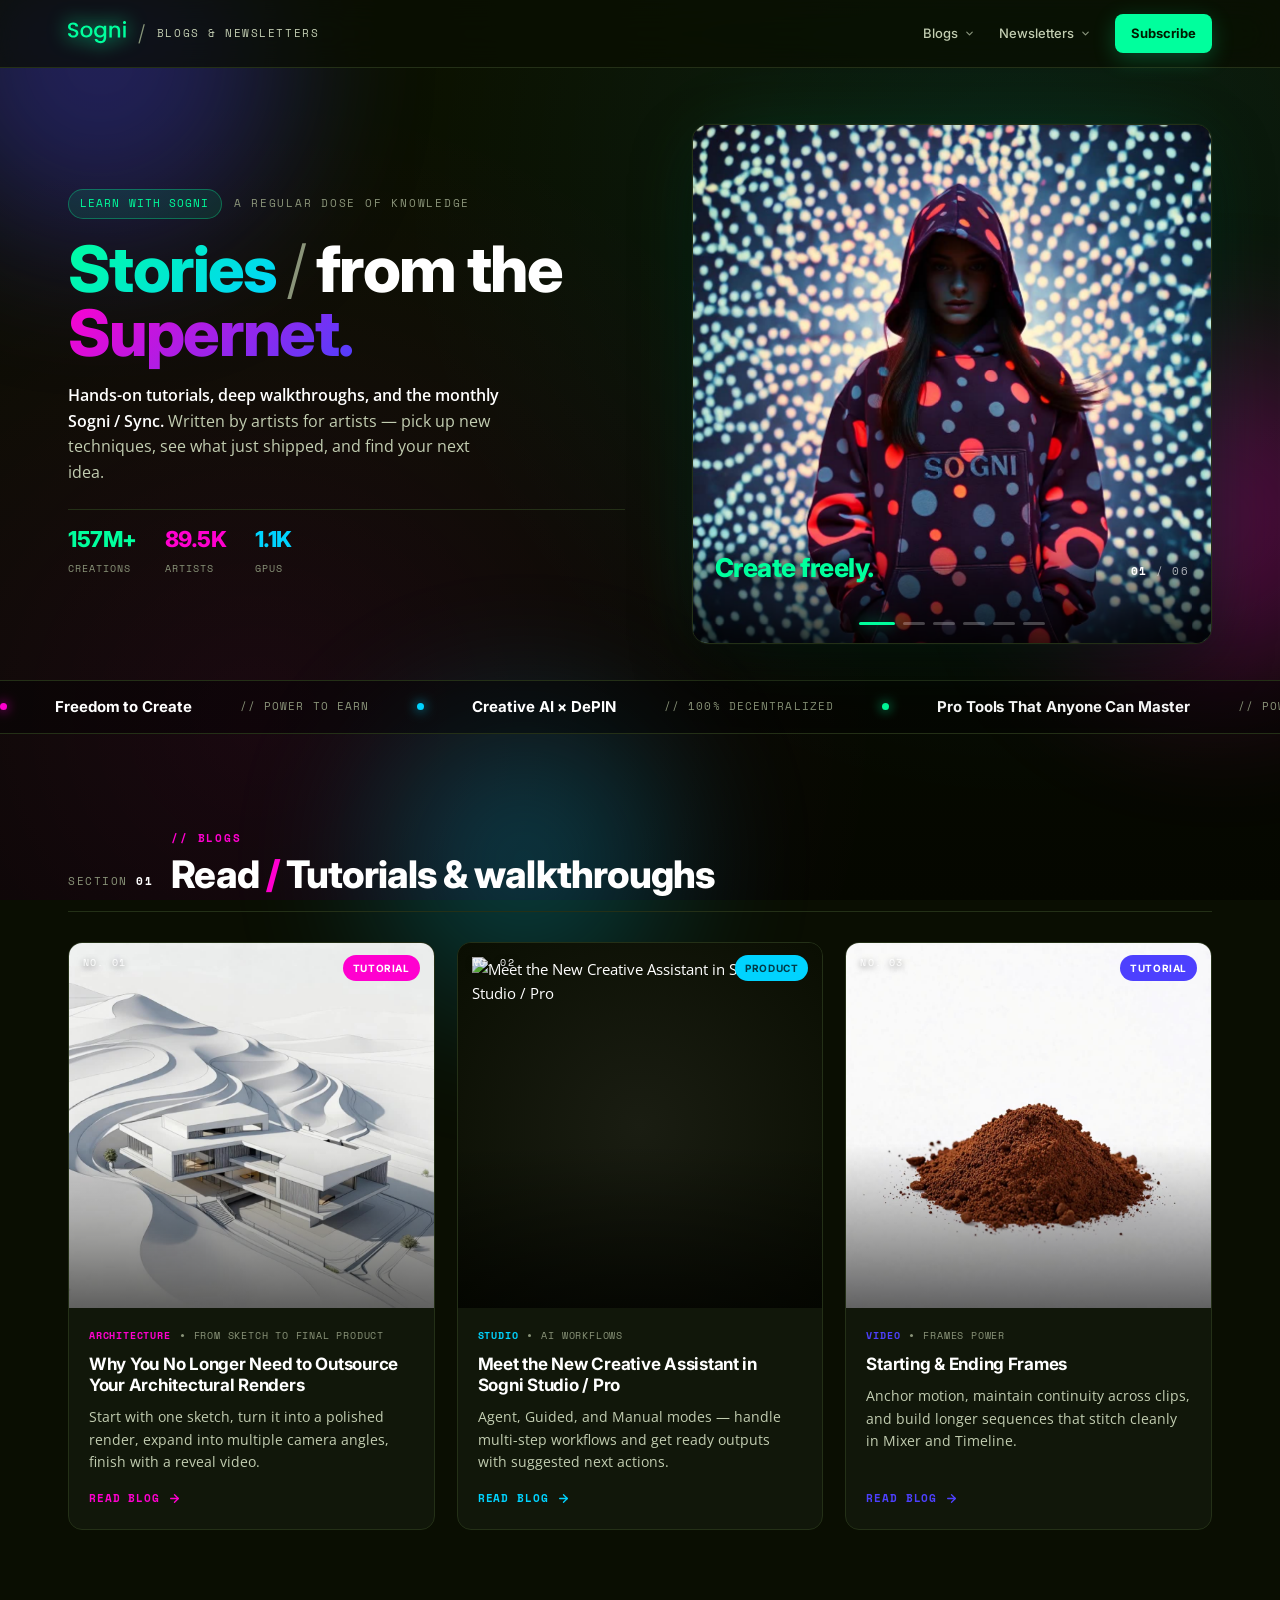
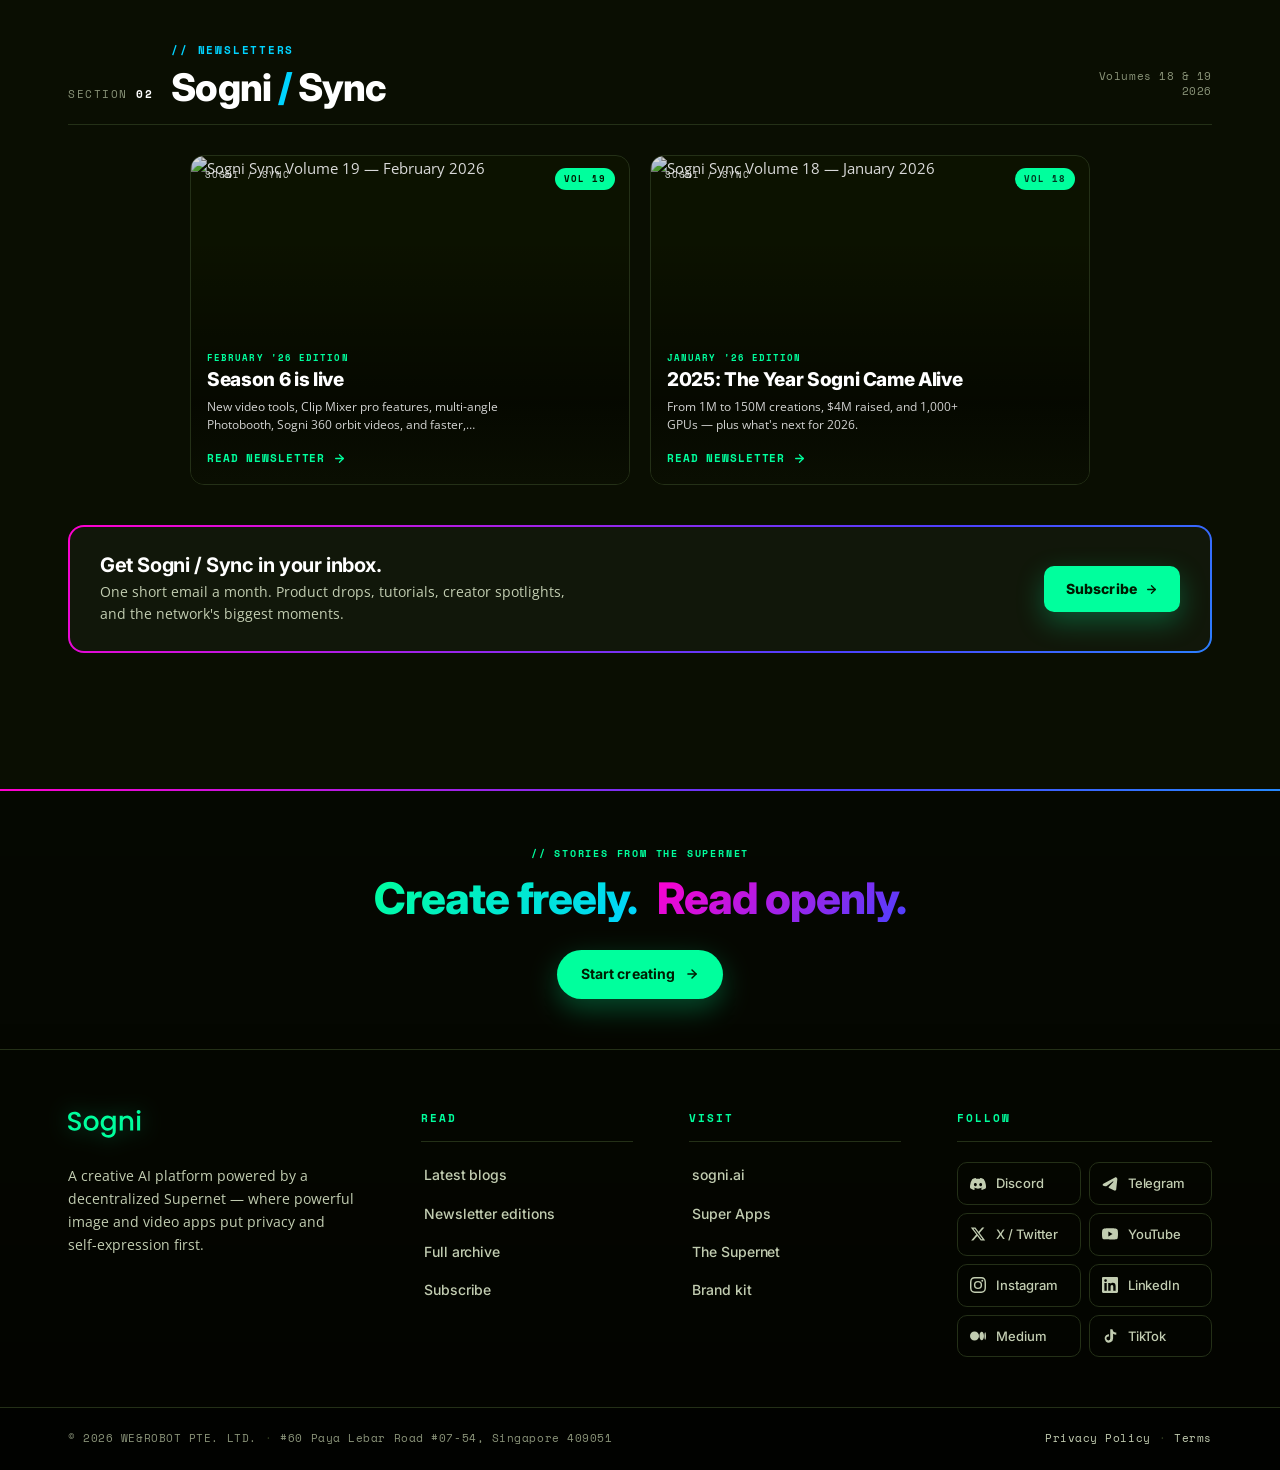
==== index.html @ 24a3cf7e "Make dropdown avatars square" ====
<!DOCTYPE html>
<html lang="en">
<head>
<meta charset="UTF-8" />
<meta name="viewport" content="width=device-width, initial-scale=1" />
<title>Sogni / Index — Stories from the Supernet</title>
<meta name="description" content="Tutorials, walkthroughs, product news, and the monthly Sogni / Sync newsletter. The home for stories from the Supernet." />

<meta name="theme-color" content="#0a0e02" media="(prefers-color-scheme: dark)" />
<meta name="theme-color" content="#0a0e02" />

<meta property="og:title" content="Sogni / Blogs &amp; Newsletters" />
<meta property="og:description" content="Tutorials, walkthroughs, product news, and the monthly Sogni / Sync newsletter — all in one place." />
<link rel="canonical" href="https://natalieart.github.io/blogs-newsletters/" />
<meta property="og:image" content="https://natalieart.github.io/blogs-newsletters/assets/og-image.jpg?v=hero-og-1" />
<meta property="og:image:width" content="1200" />
<meta property="og:image:height" content="630" />
<meta property="og:image:alt" content="Sogni / Blogs &amp; Newsletters — Stories from the Supernet" />
<meta property="og:url" content="https://natalieart.github.io/blogs-newsletters/" />
<meta property="og:type" content="website" />
<meta property="og:site_name" content="Sogni" />

<meta name="twitter:card" content="summary_large_image" />
<meta name="twitter:site" content="@sogni_protocol" />
<meta name="twitter:title" content="Sogni / Blogs &amp; Newsletters" />
<meta name="twitter:description" content="Tutorials, walkthroughs, product news, and the monthly Sogni / Sync newsletter." />
<meta name="twitter:image" content="https://natalieart.github.io/blogs-newsletters/assets/og-image.jpg?v=hero-og-1" />

<!-- Favicons -->
<link rel="icon" type="image/svg+xml" href="assets/favicon.svg?v=mint-s-2" />
<link rel="icon" type="image/png" sizes="32x32" href="assets/favicon-32.png?v=mint-s-2" />
<link rel="icon" type="image/png" sizes="512x512" href="assets/favicon-512.png?v=mint-s-2" />
<link rel="apple-touch-icon" sizes="180x180" href="assets/apple-touch-icon.png?v=mint-s-2" />
<link rel="shortcut icon" href="assets/favicon.ico?v=mint-s-2" type="image/x-icon" />
<link rel="mask-icon" href="assets/favicon-dark.svg?v=mint-s-2" color="#00FF9D" />

<!-- Brand fonts from sogni.ai -->
<link rel="preconnect" href="https://fonts.googleapis.com" />
<link rel="preconnect" href="https://fonts.gstatic.com" crossorigin />
<link rel="stylesheet" href="https://fonts.googleapis.com/css2?family=Inter:wght@300;400;500;600;700;800&family=Open+Sans:ital,wght@0,300;0,400;0,600;0,700;0,800;1,400&family=Space+Mono:wght@400;700&display=swap" />

<style>
  /* ========================================================================
     SOGNI / INDEX  ·  Compact editorial layout
     Palette pulled from the Sogni Brand Guidelines (no orange — per request).
     ======================================================================== */
  :root {
    --bg:           #0a0e02;
    --bg-soft:      #0c1200;
    --surface:      #11170a;
    --surface-2:    #161e0d;
    --line:         #243017;
    --line-2:       #2f3d1f;

    --text:         #ffffff;
    --text-muted:   #c2cdb1;
    --text-soft:    #8a9479;

    --lime:         #00FF9D;   /* unified to mint per request */
    --positive:     #00FF9D;
    --magenta:      #FF00CF;
    --cyan:         #00D3FF;
    --violet:       #4D40FE;

    --font-body:    "Open Sans", system-ui, -apple-system, BlinkMacSystemFont, "Segoe UI", Roboto, sans-serif;
    --font-display: "Inter", "Open Sans", system-ui, sans-serif;
    --font-mono:    "Space Mono", ui-monospace, SFMono-Regular, Menlo, monospace;

    --radius: 14px;
    --max:    1200px;
  }

  * { box-sizing: border-box; }
  html, body { margin: 0; padding: 0; }
  html { scroll-behavior: smooth; }
  body {
    background: var(--bg);
    color: var(--text);
    font-family: var(--font-body);
    font-weight: 400;
    font-size: 15px;
    line-height: 1.6;
    -webkit-font-smoothing: antialiased;
    text-rendering: optimizeLegibility;
    overflow-x: hidden;
  }
  a { color: var(--lime); text-decoration: none; transition: color .15s ease; }
  a:hover { color: #b6ff44; }
  img { display: block; max-width: 100%; height: auto; border: 0; }

  /* ============================================================
     ATMOSPHERIC BG — softer, smaller blobs
     ============================================================ */
  .bg-fx {
    position: fixed; inset: 0; z-index: -2;
    background:
      radial-gradient(circle at 20% 80%, rgba(255,0,207,0.08), transparent 50%),
      radial-gradient(circle at 80% 20%, rgba(0,211,255,0.08), transparent 50%),
      linear-gradient(180deg, #0c1200 0%, #050700 100%);
    pointer-events: none;
  }
  .blob {
    position: fixed; z-index: -1; pointer-events: none;
    border-radius: 50%; filter: blur(80px); opacity: 0.35;
    will-change: transform;
  }
  .blob.b1 { width: 360px; height: 360px; top: -120px; left: -80px;  background: var(--violet);  animation: drift1 22s ease-in-out infinite; }
  .blob.b2 { width: 320px; height: 320px; top: 40%;    right: -100px; background: var(--magenta); animation: drift2 26s ease-in-out infinite; opacity: 0.28; }
  .blob.b3 { width: 280px; height: 280px; bottom: -100px; left: 30%; background: var(--cyan);    animation: drift3 30s ease-in-out infinite; opacity: 0.25; }

  @keyframes drift1 { 0%,100%{transform:translate(0,0) scale(1);} 50%{transform:translate(40px,60px) scale(1.08);} }
  @keyframes drift2 { 0%,100%{transform:translate(0,0) scale(1);} 50%{transform:translate(-60px,-40px) scale(1.04);} }
  @keyframes drift3 { 0%,100%{transform:translate(0,0) scale(1);} 50%{transform:translate(30px,-60px) scale(1.06);} }

  /* ============================================================
     LAYOUT
     ============================================================ */
  .container { max-width: var(--max); margin: 0 auto; padding: 0 28px; }

  /* ============================================================
     TOP BAR
     ============================================================ */
  .topbar {
    position: sticky; top: 0; z-index: 50;
    backdrop-filter: blur(16px) saturate(140%);
    -webkit-backdrop-filter: blur(16px) saturate(140%);
    background: rgba(10,14,2,0.75);
    border-bottom: 1px solid var(--line);
  }
  .topbar-inner {
    display: flex; align-items: center; justify-content: space-between;
    padding: 14px 28px; max-width: var(--max); margin: 0 auto;
  }
  .brand {
    display: flex; align-items: center; gap: 12px;
    font-family: var(--font-display); font-weight: 700;
    color: var(--text); font-size: 16px; letter-spacing: -0.01em;
    transition: filter .2s ease, opacity .15s ease;
  }
  .brand:hover { opacity: 0.92; }
  .brand:hover .brand-logo {
    animation-duration: 3.2s;
    filter: drop-shadow(0 0 16px currentColor);
  }
  .brand-logo {
    height: 24px; width: auto; display: block;
    color: #00FF9D;
    filter: drop-shadow(0 0 10px currentColor);
    transition: filter .2s ease, opacity .2s ease;
    animation: brandLogoShift 9s ease-in-out infinite;
    flex-shrink: 0;
  }
  .brand-divider {
    color: var(--text-soft); font-weight: 300; font-size: 22px;
    line-height: 1;
    font-family: var(--font-display);
  }
  .brand-sub {
    font-family: var(--font-mono);
    font-size: 11px; font-weight: 500;
    letter-spacing: 0.14em; text-transform: uppercase;
    color: var(--text-muted);
    line-height: 1;
  }
  .brand .slash { color: var(--text-soft); font-weight: 400; }
  @media (max-width: 520px) {
    .brand-logo { height: 20px; }
    .brand-divider { font-size: 18px; }
    .brand-sub { font-size: 10px; }
  }

  @keyframes brandLogoShift {
    0%, 18% {
      color: #00FF9D;
      filter: drop-shadow(0 0 10px rgba(0,255,157,0.34));
    }
    27%, 43% {
      color: #00D3FF;
      filter: drop-shadow(0 0 12px rgba(0,211,255,0.34));
    }
    52%, 68% {
      color: #FF00CF;
      filter: drop-shadow(0 0 12px rgba(255,0,207,0.28));
    }
    77%, 90% {
      color: #4D40FE;
      filter: drop-shadow(0 0 12px rgba(77,64,254,0.30));
    }
    100% {
      color: #00FF9D;
      filter: drop-shadow(0 0 10px rgba(0,255,157,0.34));
    }
  }

  @media (prefers-reduced-motion: reduce) {
    .brand-logo {
      animation: none;
      color: #00FF9D;
      filter: drop-shadow(0 0 10px rgba(0,255,157,0.34));
    }
    .brand:hover .brand-logo {
      filter: drop-shadow(0 0 14px rgba(0,255,157,0.45));
    }
  }

  .topnav {
    display: flex; gap: 24px; align-items: center;
    font-family: var(--font-display); font-size: 13px; font-weight: 500;
  }
  .topnav a { color: var(--text-muted); transition: color .15s ease; position: relative; }
  .topnav a.nav-link::after {
    content: ""; position: absolute; left: 0; bottom: -5px;
    width: 0; height: 2px; background: var(--lime);
    transition: width .25s ease;
  }
  .topnav a.nav-link:hover { color: var(--text); }
  .topnav a.nav-link:hover::after { width: 100%; }
  .topnav .cta {
    color: #001b00;
    background: linear-gradient(135deg, var(--lime), var(--positive));
    padding: 9px 16px; border-radius: 8px; font-weight: 700;
    box-shadow: 0 6px 22px rgba(0,255,157,0.24);
  }
  .topnav .cta:hover { transform: translateY(-1px); color: #001b00; }

  /* ===== Top-nav dropdown menus ===== */
  .nav-item { position: relative; }
  .nav-toggle {
    background: none; border: 0; padding: 0; cursor: pointer;
    color: var(--text-muted);
    font-family: var(--font-display); font-size: 13px; font-weight: 500;
    display: inline-flex; align-items: center; gap: 6px;
    transition: color .15s ease;
  }
  .nav-toggle svg { transition: transform .25s ease; opacity: 0.7; }
  .nav-toggle:hover { color: var(--text); }
  .nav-toggle::after {
    content: ""; position: absolute; left: 0; bottom: -5px;
    width: 0; height: 2px; background: var(--lime);
    transition: width .25s ease;
  }
  .nav-item:hover .nav-toggle,
  .nav-item.open .nav-toggle { color: var(--text); }
  .nav-item:hover .nav-toggle::after,
  .nav-item.open .nav-toggle::after { width: 100%; }
  .nav-item:hover .nav-toggle svg,
  .nav-item.open .nav-toggle svg { transform: rotate(180deg); opacity: 1; }

  .dropdown {
    position: absolute; top: calc(100% + 16px); right: 0;
    width: 380px;
    background: rgba(15,20,5,0.96);
    backdrop-filter: blur(22px) saturate(140%);
    -webkit-backdrop-filter: blur(22px) saturate(140%);
    border: 1px solid var(--line-2);
    border-radius: 14px;
    padding: 12px;
    box-shadow: 0 24px 60px rgba(0,0,0,0.55), 0 0 0 1px rgba(255,255,255,0.02);
    opacity: 0; pointer-events: none;
    transform: translateY(-8px);
    transition: opacity .2s ease, transform .25s cubic-bezier(.2,.7,.3,1.2);
    z-index: 60;
  }
  /* invisible hover bridge so the menu stays open while moving cursor */
  .dropdown::before {
    content: ""; position: absolute; top: -16px; left: 0; right: 0; height: 16px;
  }
  .nav-item:hover .dropdown,
  .nav-item.open .dropdown {
    opacity: 1; pointer-events: auto;
    transform: translateY(0);
  }

  .dropdown-head {
    padding: 6px 10px 10px;
    border-bottom: 1px solid var(--line);
    margin-bottom: 6px;
  }
  .dropdown-eyebrow {
    font-family: var(--font-mono); font-size: 10px;
    color: var(--text-soft); letter-spacing: 0.16em;
    text-transform: uppercase; font-weight: 700;
  }

  .dropdown-item {
    display: flex; align-items: center; gap: 12px;
    padding: 10px;
    border-radius: 10px;
    color: var(--text);
    transition: background .2s ease;
  }
  .dropdown-item:hover { background: rgba(255,255,255,0.04); color: var(--text); }

  .dropdown-thumb {
    width: 64px; height: 64px; flex-shrink: 0;
    border-radius: 9px; overflow: hidden;
    background: #0a0a0a;
    border: 1px solid var(--line);
    position: relative;
  }
  .dropdown-thumb img {
    width: 100%; height: 100%; object-fit: cover;
    transition: transform .35s ease;
  }
  .dropdown-item:hover .dropdown-thumb img { transform: scale(1.06); }
  .dropdown-item[data-c="magenta"]:hover .dropdown-thumb { border-color: var(--magenta); }
  .dropdown-item[data-c="cyan"]:hover    .dropdown-thumb { border-color: var(--cyan); }
  .dropdown-item[data-c="violet"]:hover  .dropdown-thumb { border-color: var(--violet); }
  .dropdown-item[data-c="lime"]:hover    .dropdown-thumb { border-color: var(--lime); }
  .dropdown-item[data-c="positive"]:hover .dropdown-thumb { border-color: var(--positive); }

  .dropdown-text {
    display: flex; flex-direction: column; gap: 3px; flex: 1; min-width: 0;
  }
  .dropdown-title {
    font-family: var(--font-display); font-weight: 600;
    font-size: 13px; line-height: 1.3;
    color: var(--text); letter-spacing: -0.005em;
    /* clamp to 2 lines */
    display: -webkit-box; -webkit-line-clamp: 2; -webkit-box-orient: vertical;
    overflow: hidden;
  }
  .dropdown-meta {
    font-family: var(--font-mono); font-size: 10px;
    color: var(--text-soft); letter-spacing: 0.06em;
    text-transform: uppercase;
  }
  .dropdown-arrow {
    color: var(--text-soft); flex-shrink: 0;
    transition: color .2s ease, transform .2s ease;
    opacity: 0.6;
  }
  .dropdown-item:hover .dropdown-arrow { opacity: 1; transform: translate(2px, -2px); }
  .dropdown-item[data-c="magenta"]:hover .dropdown-arrow { color: var(--magenta); }
  .dropdown-item[data-c="cyan"]:hover    .dropdown-arrow { color: var(--cyan); }
  .dropdown-item[data-c="violet"]:hover  .dropdown-arrow { color: var(--violet); }
  .dropdown-item[data-c="lime"]:hover    .dropdown-arrow { color: var(--lime); }
  .dropdown-item[data-c="positive"]:hover .dropdown-arrow { color: var(--positive); }

  .dropdown-foot {
    display: flex; align-items: center; justify-content: space-between;
    margin-top: 6px;
    padding: 11px 14px;
    border-top: 1px solid var(--line);
    font-family: var(--font-mono); font-size: 11px;
    color: var(--lime); font-weight: 700;
    letter-spacing: 0.08em; text-transform: uppercase;
  }
  .dropdown-foot:hover { color: #b6ff44; }
  .dropdown-foot svg { transition: transform .2s ease; }
  .dropdown-foot:hover svg { transform: translateX(4px); }

  /* ============================================================
     HERO — split: text + video collage
     ============================================================ */
  .hero {
    padding: 56px 0 40px;
    position: relative;
  }
  .hero-grid {
    display: grid;
    grid-template-columns: 1.05fr 1fr;
    gap: 56px;
    align-items: center;
  }
  .hero-meta {
    display: inline-flex; flex-wrap: wrap; gap: 12px; align-items: center;
    font-family: var(--font-mono); font-size: 11px;
    color: var(--text-soft); letter-spacing: 0.16em; text-transform: uppercase;
    margin-bottom: 18px;
  }
  .hero-meta .pill {
    background: rgba(0,255,157,0.10);
    border: 1px solid rgba(0,255,157,0.32);
    color: var(--lime);
    padding: 5px 11px; border-radius: 999px;
    letter-spacing: 0.10em;
  }
  .hero h1 {
    margin: 0 0 18px;
    font-family: var(--font-display); font-weight: 800;
    font-size: clamp(36px, 5.2vw, 64px);
    line-height: 1.0; letter-spacing: -0.025em;
    max-width: 14ch;
  }
  .hero h1 .grad-1 {
    background: linear-gradient(135deg, var(--lime) 0%, var(--cyan) 100%);
    -webkit-background-clip: text; background-clip: text;
    -webkit-text-fill-color: transparent;
  }
  .hero h1 .grad-2 {
    background: linear-gradient(135deg, var(--magenta) 0%, var(--violet) 100%);
    -webkit-background-clip: text; background-clip: text;
    -webkit-text-fill-color: transparent;
  }
  .hero h1 .slash-deco { color: var(--text-soft); font-weight: 300; }
  .hero p.lead {
    color: var(--text-muted);
    font-family: var(--font-body);
    font-size: 16px;
    line-height: 1.6; margin: 0 0 22px; max-width: 48ch;
  }
  .hero .lead strong { color: var(--text); font-weight: 600; }
  .hero-stats {
    display: flex; gap: 28px; flex-wrap: wrap;
    margin-top: 24px;
    border-top: 1px solid var(--line);
    padding-top: 18px;
  }
  .stat-tile b {
    display: block;
    font-family: var(--font-display); font-weight: 800;
    font-size: 22px; line-height: 1; letter-spacing: -0.02em;
    margin-bottom: 4px;
  }
  .stat-tile span {
    font-family: var(--font-mono); font-size: 10px;
    color: var(--text-soft); text-transform: uppercase;
    letter-spacing: 0.10em;
  }
  .stat-tile.l b { color: var(--lime); }
  .stat-tile.m b { color: var(--magenta); }
  .stat-tile.c b { color: var(--cyan); }
  .stat-tile.v b { color: var(--violet); }

  /* ===== Single showcase player on hero right side ===== */
  .hero-visual { position: relative; }
  .showcase {
    position: relative;
    aspect-ratio: 1 / 1;
    max-width: 520px;
    margin-left: auto;
    border-radius: 16px;
    overflow: hidden;
    background: #0a0a0a;
    border: 1px solid var(--line);
    box-shadow:
      0 24px 60px rgba(0,0,0,0.45),
      0 0 0 1px rgba(255,255,255,0.02),
      0 0 80px -20px rgba(0,255,157,0.18);
  }
  .showcase-stage {
    position: absolute; inset: 0;
  }
  .showcase-video {
    position: absolute; inset: 0;
    width: 100%; height: 100%;
    object-fit: cover; display: block;
    opacity: 0;
    transition: opacity .9s ease, transform 6s ease;
    transform: scale(1.0);
    will-change: opacity, transform;
  }
  .showcase-video.active {
    opacity: 1;
    transform: scale(1.04);  /* slow Ken-Burns push */
  }

  /* Bottom gradient + caption overlay */
  .showcase-overlay {
    position: absolute; left: 0; right: 0; bottom: 0; z-index: 3;
    padding: 22px 22px 60px;
    background: linear-gradient(180deg, transparent 0%, rgba(0,0,0,0.35) 40%, rgba(0,0,0,0.78) 100%);
    pointer-events: none;
    display: flex; align-items: end; justify-content: space-between;
    gap: 16px;
  }
  .showcase-captions {
    position: relative; flex: 1; min-width: 0;
    min-height: 1.2em;
  }
  .showcase-cap {
    position: absolute; left: 0; bottom: 0; right: 0;
    font-family: var(--font-display); font-weight: 800;
    font-size: clamp(18px, 2.4vw, 26px);
    line-height: 1.15; letter-spacing: -0.02em;
    color: #00FF9D;
    opacity: 0; transform: translateY(8px);
    transition: opacity .55s ease, transform .55s cubic-bezier(.2,.7,.3,1);
    text-shadow:
      0 2px 18px rgba(0,0,0,0.85),
      0 0 22px rgba(0,0,0,0.55);
  }
  .showcase-cap.active { opacity: 1; transform: translateY(0); }

  .showcase-counter {
    font-family: var(--font-mono); font-size: 11px;
    color: rgba(255,255,255,0.65);
    letter-spacing: 0.12em;
    flex-shrink: 0; padding-bottom: 2px;
  }
  .showcase-counter-num { color: #fff; font-weight: 700; }

  /* Prev / Next arrows */
  .showcase-arrow {
    position: absolute; top: 50%; z-index: 5;
    transform: translateY(-50%);
    width: 42px; height: 42px;
    border-radius: 50%;
    border: 1px solid rgba(255,255,255,0.18);
    background: rgba(0,0,0,0.45);
    backdrop-filter: blur(10px);
    -webkit-backdrop-filter: blur(10px);
    color: #fff;
    display: grid; place-items: center;
    cursor: pointer;
    opacity: 0; pointer-events: none;
    transition: opacity .25s ease, background .2s ease, border-color .2s ease, transform .2s ease;
  }
  .showcase-arrow.prev { left: 12px; }
  .showcase-arrow.next { right: 12px; }
  .showcase:hover .showcase-arrow { opacity: 1; pointer-events: auto; }
  .showcase-arrow:hover {
    background: var(--lime); color: #001b00;
    border-color: var(--lime);
    transform: translateY(-50%) scale(1.06);
    box-shadow: 0 8px 26px rgba(0,255,157,0.32);
  }
  .showcase-arrow:active { transform: translateY(-50%) scale(0.97); }
  /* On touch devices, show arrows always */
  @media (hover: none) {
    .showcase-arrow { opacity: 1; pointer-events: auto; }
  }

  /* While dragging */
  .showcase.dragging { cursor: grabbing; }
  .showcase.dragging .showcase-video.active { transition: opacity .2s ease, transform .2s ease; }

  /* Dots */
  .showcase-dots {
    position: absolute; bottom: 18px; left: 0; right: 0; z-index: 4;
    display: flex; justify-content: center; gap: 8px;
    pointer-events: auto;
  }
  .showcase-dots .dot {
    width: 22px; height: 3px; border-radius: 2px;
    background: rgba(255,255,255,0.25);
    border: 0; padding: 0; cursor: pointer;
    transition: background .25s ease, width .25s ease;
  }
  .showcase-dots .dot:hover { background: rgba(255,255,255,0.45); }
  .showcase-dots .dot.active {
    background: var(--lime);
    width: 36px;
    box-shadow: 0 0 14px rgba(0,255,157,0.55);
  }


  /* ============================================================
     MARQUEE TICKER
     ============================================================ */
  .marquee {
    border-top: 1px solid var(--line);
    border-bottom: 1px solid var(--line);
    background: rgba(0,0,0,0.4);
    overflow: hidden;
    padding: 14px 0;
    margin: 36px 0 0;
  }
  .marquee-track {
    display: flex; gap: 48px;
    white-space: nowrap;
    animation: scroll 40s linear infinite;
    font-family: var(--font-display); font-weight: 700;
    font-size: 15px; letter-spacing: -0.005em;
    align-items: center;
  }
  .marquee-track span { display: inline-flex; align-items: center; gap: 48px; }
  .marquee-track .dot {
    width: 7px; height: 7px; border-radius: 50%;
    background: var(--magenta);
    box-shadow: 0 0 12px var(--magenta);
  }
  .marquee-track .dot.alt { background: var(--cyan); box-shadow: 0 0 12px var(--cyan); }
  .marquee-track .dot.alt2 { background: var(--lime); box-shadow: 0 0 12px var(--lime); }
  .marquee-track .dot.alt3 { background: var(--violet); box-shadow: 0 0 12px var(--violet); }
  .marquee-track em {
    font-style: normal; font-family: var(--font-mono);
    font-size: 11px; color: var(--text-soft); font-weight: 400;
    letter-spacing: 0.10em; text-transform: uppercase;
  }
  @keyframes scroll {
    from { transform: translateX(0); }
    to   { transform: translateX(-50%); }
  }

  /* ============================================================
     SECTION HEADERS
     ============================================================ */
  .section { padding: 56px 0; position: relative; }
  .section-head {
    display: grid; grid-template-columns: auto 1fr auto;
    gap: 18px; align-items: end;
    margin-bottom: 30px;
    padding-bottom: 16px;
    border-bottom: 1px solid var(--line);
  }
  .section-head .num {
    font-family: var(--font-mono); font-size: 11px;
    color: var(--text-soft); letter-spacing: 0.14em;
    line-height: 1; padding-bottom: 8px;
  }
  .section-head .num b { color: var(--text); font-weight: 700; }
  .section-head .heading h2 {
    margin: 0;
    font-family: var(--font-display); font-weight: 800;
    font-size: clamp(26px, 3.4vw, 38px);
    letter-spacing: -0.025em; line-height: 1.05;
  }
  .section-head .heading .label {
    font-family: var(--font-mono); font-size: 11px;
    letter-spacing: 0.16em; text-transform: uppercase;
    margin-bottom: 8px; font-weight: 700;
  }
  .section-head.blogs .label { color: var(--magenta); }
  .section-head.blogs h2 .accent { color: var(--magenta); }
  .section-head.news  .label  { color: var(--cyan); }
  .section-head.news  h2 .accent { color: var(--cyan); }
  .section-head .meta {
    font-family: var(--font-mono); color: var(--text-soft);
    font-size: 11px; letter-spacing: 0.05em;
    text-align: right; padding-bottom: 8px;
    line-height: 1.4;
  }

  /* ============================================================
     ARTICLE GRID — square previews, equal columns
     ============================================================ */
  .bento {
    display: grid; gap: 22px;
    grid-template-columns: repeat(3, 1fr);
  }

  .card {
    position: relative;
    background: var(--surface);
    border: 1px solid var(--line);
    border-radius: var(--radius);
    overflow: hidden;
    display: flex; flex-direction: column;
    color: inherit;
    transition: transform .3s cubic-bezier(.2,.7,.3,1.3), border-color .25s ease, box-shadow .25s ease;
  }
  .card[data-accent="magenta"]:hover { border-color: var(--magenta); box-shadow: 0 18px 44px rgba(255,0,207,0.18); }
  .card[data-accent="cyan"]:hover    { border-color: var(--cyan);    box-shadow: 0 18px 44px rgba(0,211,255,0.18); }
  .card[data-accent="violet"]:hover  { border-color: var(--violet);  box-shadow: 0 18px 44px rgba(77,64,254,0.24); }
  .card[data-accent="lime"]:hover    { border-color: var(--lime);    box-shadow: 0 18px 44px rgba(0,255,157,0.16); }
  .card[data-accent="positive"]:hover{ border-color: var(--positive);box-shadow: 0 18px 44px rgba(0,255,157,0.16); }
  .card:hover { transform: translateY(-4px); }

  .card .thumb {
    position: relative; overflow: hidden;
    background: linear-gradient(135deg, #161e0d, #0a0e02);
    aspect-ratio: 1 / 1;
  }
  .card .thumb img,
  .card .thumb video {
    width: 100%; height: 100%; object-fit: cover;
    display: block;
    transition: transform .6s cubic-bezier(.2,.7,.3,1);
  }
  .card:hover .thumb img,
  .card:hover .thumb video { transform: scale(1.05); }

  /* Variant: show full image (no crop, centered) — for app screenshots */
  .card .thumb.thumb-contain {
    background:
      radial-gradient(ellipse at center, #1a1d12 0%, #0a0e02 100%);
    display: grid;
    place-items: center;
  }
  .card .thumb.thumb-contain img {
    object-fit: contain;
    object-position: center;
    width: 100%; height: 100%;
    padding: 14px;
  }
  .card:hover .thumb.thumb-contain img { transform: scale(1.03); }
  .card .thumb::after {
    content: "";
    position: absolute; inset: 0;
    background: linear-gradient(180deg, transparent 55%, rgba(0,0,0,0.6) 100%);
    pointer-events: none;
  }

  .card-num {
    position: absolute; top: 12px; left: 14px; z-index: 3;
    font-family: var(--font-mono); font-size: 10px;
    color: var(--text); letter-spacing: 0.12em;
    text-transform: uppercase;
    text-shadow: 0 2px 6px rgba(0,0,0,0.6);
  }
  .badge {
    position: absolute; top: 12px; right: 14px; z-index: 3;
    font-family: var(--font-display); font-size: 10px;
    padding: 5px 10px; border-radius: 999px;
    font-weight: 700; letter-spacing: 0.06em;
    text-transform: uppercase;
  }
  .badge.magenta  { background: var(--magenta); color: #fff; }
  .badge.cyan     { background: var(--cyan);    color: #003b48; }
  .badge.violet   { background: var(--violet);  color: #fff; }
  .badge.lime     { background: var(--lime);    color: #001b00; }
  .badge.positive { background: var(--positive);color: #003621; }

  .card .body { padding: 20px 20px 22px; flex: 1; display: flex; flex-direction: column; }

  .card .meta {
    font-family: var(--font-mono); font-size: 10px;
    color: var(--text-soft); letter-spacing: 0.08em;
    text-transform: uppercase; margin-bottom: 10px;
    display: flex; gap: 10px; align-items: center; flex-wrap: wrap;
  }
  .card .meta .dot { width: 3px; height: 3px; border-radius: 50%; background: var(--text-soft); }
  .card .meta .accent { color: var(--lime); font-weight: 700; }
  .card[data-accent="magenta"] .meta .accent { color: var(--magenta); }
  .card[data-accent="cyan"]    .meta .accent { color: var(--cyan); }
  .card[data-accent="violet"]  .meta .accent { color: var(--violet); }
  .card[data-accent="positive"] .meta .accent { color: var(--positive); }

  .card h3 {
    margin: 0 0 10px;
    font-family: var(--font-display); font-weight: 700;
    font-size: 17px; line-height: 1.25; letter-spacing: -0.015em;
    color: var(--text);
  }
  .card p {
    margin: 0; color: var(--text-muted);
    font-family: var(--font-body);
    font-size: 14px; line-height: 1.6;
  }

  .card .read {
    margin-top: auto; padding-top: 16px;
    font-family: var(--font-mono); font-size: 11px;
    letter-spacing: 0.08em;
    display: inline-flex; align-items: center; gap: 8px;
    text-transform: uppercase; font-weight: 700;
    color: var(--lime);
  }
  .card[data-accent="magenta"] .read { color: var(--magenta); }
  .card[data-accent="cyan"]    .read { color: var(--cyan); }
  .card[data-accent="violet"]  .read { color: var(--violet); }
  .card[data-accent="positive"] .read { color: var(--positive); }
  .card .read svg { transition: transform .25s ease; }
  .card:hover .read svg { transform: translateX(4px); }

  /* ============================================================
     NEWSLETTER ROW — compact landscape covers
     ============================================================ */
  .news-grid {
    display: grid; gap: 20px;
    grid-template-columns: repeat(2, 1fr);
    max-width: 900px;
    margin: 0 auto;
  }

  .news-card {
    position: relative;
    border-radius: var(--radius); overflow: hidden;
    border: 1px solid var(--line);
    transition: transform .3s ease, border-color .3s, box-shadow .3s;
    color: inherit; display: block;
    aspect-ratio: 4 / 3;
    background: #0c1200;
  }
  .news-card .cover {
    position: absolute; inset: 0;
    overflow: hidden;
  }
  .news-card .cover img {
    width: 100%; height: 100%; object-fit: cover;
    transition: transform .8s cubic-bezier(.2,.7,.3,1), filter .4s ease;
    filter: saturate(1.05) brightness(0.85);
  }
  .news-card:hover .cover img { transform: scale(1.05); filter: saturate(1.15) brightness(1); }
  .news-card .cover::after {
    content: "";
    position: absolute; inset: 0;
    background:
      linear-gradient(180deg, rgba(0,0,0,0.0) 25%, rgba(0,0,0,0.55) 75%, rgba(10,14,2,0.92) 100%);
  }
  .news-card .top {
    position: absolute; top: 12px; left: 14px; right: 14px; z-index: 2;
    display: flex; justify-content: space-between; align-items: start;
    gap: 10px;
    font-family: var(--font-mono); font-size: 9px;
    color: rgba(255,255,255,0.85);
    letter-spacing: 0.12em; text-transform: uppercase;
  }
  .news-card .top .vol {
    background: var(--lime); color: #001b00;
    padding: 4px 9px; border-radius: 999px; font-weight: 700;
    font-size: 9px;
  }
  .news-card[data-accent="positive"] .top .vol { background: var(--positive); color: #003621; }

  .news-card .bottom {
    position: absolute; bottom: 0; left: 0; right: 0; z-index: 2;
    padding: 14px 16px 16px;
  }
  .news-card .eyebrow {
    font-family: var(--font-mono); font-size: 9px;
    color: var(--lime); letter-spacing: 0.12em;
    text-transform: uppercase; margin-bottom: 4px;
    font-weight: 700;
  }
  .news-card[data-accent="positive"] .eyebrow { color: var(--positive); }
  .news-card h3 {
    margin: 0 0 6px;
    font-family: var(--font-display); font-weight: 800;
    font-size: clamp(15px, 1.7vw, 19px);
    line-height: 1.18; letter-spacing: -0.018em;
    color: #fff;
  }
  .news-card p {
    margin: 0 0 10px;
    color: rgba(255,255,255,0.82);
    font-family: var(--font-body);
    font-size: 12px; line-height: 1.5;
    max-width: 42ch;
    display: -webkit-box; -webkit-line-clamp: 2; -webkit-box-orient: vertical;
    overflow: hidden;
  }
  .news-card .read {
    font-family: var(--font-mono); font-size: 11px;
    letter-spacing: 0.08em; font-weight: 700;
    display: inline-flex; align-items: center; gap: 8px;
    text-transform: uppercase; color: var(--lime);
  }
  .news-card[data-accent="positive"] .read { color: var(--positive); }
  .news-card .read svg { transition: transform .25s ease; }
  .news-card:hover .read svg { transform: translateX(4px); }
  .news-card:hover { transform: translateY(-4px); border-color: var(--lime); box-shadow: 0 18px 44px rgba(0,255,157,0.16); }
  .news-card[data-accent="positive"]:hover { border-color: var(--positive); box-shadow: 0 18px 44px rgba(0,255,157,0.16); }

  /* ============================================================
     CTA STRIP
     ============================================================ */
  .cta-strip {
    margin: 40px 0 0;
    padding: 2px;
    border-radius: 16px;
    background: linear-gradient(135deg, var(--magenta), var(--violet) 35%, var(--cyan) 70%, var(--lime));
    background-size: 200% 200%;
    animation: rainbow-shift 8s ease infinite;
  }
  @keyframes rainbow-shift {
    0%,100% { background-position: 0% 50%; }
    50%     { background-position: 100% 50%; }
  }
  .cta-strip-inner {
    background: var(--surface);
    border-radius: 14px;
    padding: 26px 30px;
    display: flex; align-items: center; justify-content: space-between;
    gap: 24px; flex-wrap: wrap;
  }
  .cta-strip h3 {
    margin: 0 0 4px;
    font-family: var(--font-display); font-weight: 700;
    font-size: 20px; letter-spacing: -0.02em; line-height: 1.2;
  }
  .cta-strip p {
    margin: 0; color: var(--text-muted);
    font-size: 14px; max-width: 60ch;
  }
  .cta-strip .btn {
    background: linear-gradient(135deg, var(--lime), var(--positive));
    color: #001b00;
    padding: 12px 22px; border-radius: 10px;
    font-weight: 800; font-family: var(--font-display);
    font-size: 14px; letter-spacing: 0.01em;
    display: inline-flex; align-items: center; gap: 8px;
    box-shadow: 0 10px 28px rgba(0,255,157,0.28);
    transition: transform .2s ease, box-shadow .2s ease;
  }
  .cta-strip .btn:hover { transform: translateY(-2px); color: #001b00; box-shadow: 0 14px 36px rgba(0,255,157,0.40); }

  /* ============================================================
     FOOTER — editorial closing layout
     ============================================================ */
  .site-footer {
    margin-top: 80px;
    background: linear-gradient(180deg, rgba(0,0,0,0.4) 0%, rgba(0,0,0,0.7) 100%);
    position: relative;
    border-top: 1px solid var(--line);
  }
  .site-footer::before {
    content: "";
    position: absolute; top: -1px; left: 0; right: 0;
    height: 2px;
    background: linear-gradient(90deg, var(--magenta), var(--violet), var(--cyan), var(--lime));
    background-size: 200% 100%;
    animation: rainbow-shift 8s ease infinite;
  }

  /* ----- Hero closing statement ----- */
  .footer-hero {
    padding: 56px 0 50px;
    border-bottom: 1px solid var(--line);
    text-align: center;
    position: relative;
  }
  .footer-eyebrow {
    margin: 0 0 14px;
    font-family: var(--font-mono); font-size: 10px;
    color: var(--lime); letter-spacing: 0.18em;
    text-transform: uppercase; font-weight: 700;
  }
  .footer-tagline {
    margin: 0 0 28px;
    font-family: var(--font-display); font-weight: 800;
    font-size: clamp(26px, 3.4vw, 44px);
    line-height: 1.05; letter-spacing: -0.025em;
    color: #fff;
  }
  .footer-tagline span {
    display: inline-block; margin: 0 6px;
  }
  .footer-tagline span:nth-child(1) {
    background: linear-gradient(135deg, var(--lime), var(--cyan));
    -webkit-background-clip: text; background-clip: text;
    -webkit-text-fill-color: transparent;
  }
  .footer-tagline span:nth-child(2) {
    background: linear-gradient(135deg, var(--magenta), var(--violet));
    -webkit-background-clip: text; background-clip: text;
    -webkit-text-fill-color: transparent;
  }
  .footer-cta {
    display: inline-flex; align-items: center; gap: 10px;
    background: linear-gradient(135deg, var(--lime), var(--positive));
    color: #001b00 !important;
    font-family: var(--font-display); font-weight: 700;
    font-size: 14px; letter-spacing: 0.01em;
    padding: 13px 24px; border-radius: 999px;
    box-shadow: 0 10px 28px rgba(0,255,157,0.28);
    transition: transform .2s ease, box-shadow .2s ease;
  }
  .footer-cta:hover {
    transform: translateY(-2px);
    box-shadow: 0 14px 36px rgba(0,255,157,0.4);
    color: #001b00 !important;
  }

  /* ----- Main grid ----- */
  .footer-main { padding: 60px 0 50px; }
  .footer-grid {
    display: grid;
    grid-template-columns: 1.4fr 1fr 1fr 1.2fr;
    gap: 56px;
  }
  .footer-col { min-width: 0; }
  .footer-brand-col { padding-right: 8px; }
  .footer-logo-link {
    display: inline-block; margin-bottom: 18px;
    color: #00FF9D;
    transition: filter .2s ease;
  }
  .footer-logo-link:hover { filter: drop-shadow(0 0 14px rgba(0,255,157,0.5)); }
  .footer-logo {
    height: 30px; width: auto; display: block;
    color: inherit;
    filter: drop-shadow(0 0 10px rgba(0,255,157,0.3));
  }
  .footer-about {
    margin: 0;
    color: var(--text-muted); font-size: 14px; line-height: 1.65;
    max-width: 38ch;
  }
  .footer-heading {
    margin: 0 0 20px;
    font-family: var(--font-mono); font-size: 11px;
    color: var(--lime); letter-spacing: 0.18em;
    text-transform: uppercase; font-weight: 700;
    padding-bottom: 14px;
    border-bottom: 1px solid var(--line);
  }
  .footer-links {
    list-style: none; padding: 0; margin: 0;
    display: flex; flex-direction: column; gap: 14px;
  }
  .footer-links a {
    color: var(--text-muted);
    font-family: var(--font-display); font-weight: 500;
    font-size: 14px; letter-spacing: -0.005em;
    transition: color .2s ease, padding-left .2s ease;
    display: inline-flex; align-items: center; gap: 6px;
  }
  .footer-links a:hover {
    color: #fff;
    padding-left: 4px;
  }
  .footer-links a::before {
    content: "→";
    opacity: 0; margin-right: -16px;
    transition: opacity .2s ease, margin .2s ease, color .2s ease;
    color: var(--lime);
  }
  .footer-links a:hover::before {
    opacity: 1; margin-right: 0;
  }

  /* ----- Social pills grid ----- */
  .social-grid {
    display: grid;
    grid-template-columns: 1fr 1fr;
    gap: 8px;
  }
  .social-pill {
    display: inline-flex; align-items: center; gap: 10px;
    padding: 10px 12px;
    border: 1px solid var(--line);
    border-radius: 10px;
    color: var(--text-muted);
    font-family: var(--font-display); font-weight: 500;
    font-size: 13px; letter-spacing: -0.005em;
    transition: border-color .25s ease, color .25s ease, background .25s ease, transform .2s ease;
  }
  .social-pill svg { width: 16px; height: 16px; flex-shrink: 0; }
  .social-pill:hover { transform: translateY(-2px); color: #fff; }
  /* per-platform brand colors on hover */
  .social-pill[aria-label="Discord"]:hover     { border-color: #5865F2; background: rgba(88,101,242,0.10); color: #fff; }
  .social-pill[aria-label="Telegram"]:hover    { border-color: #29B6F6; background: rgba(41,182,246,0.10); color: #fff; }
  .social-pill[aria-label="X (Twitter)"]:hover { border-color: #fff;    background: rgba(255,255,255,0.06); color: #fff; }
  .social-pill[aria-label="YouTube"]:hover     { border-color: #FF0033; background: rgba(255,0,51,0.10);  color: #fff; }
  .social-pill[aria-label="Instagram"]:hover   { border-color: #FF00CF; background: rgba(255,0,207,0.10); color: #fff; }
  .social-pill[aria-label="LinkedIn"]:hover    { border-color: #0A66C2; background: rgba(10,102,194,0.10);color: #fff; }
  .social-pill[aria-label="Medium"]:hover      { border-color: var(--lime); background: rgba(0,255,157,0.10); color: #fff; }
  .social-pill[aria-label="TikTok"]:hover       { border-color: var(--cyan); background: rgba(0,211,255,0.10); color: #fff; }

  /* ----- Bottom legal bar ----- */
  .footer-bottom {
    border-top: 1px solid var(--line);
    padding: 22px 0;
    background: rgba(0,0,0,0.45);
  }
  .footer-bottom-inner {
    display: flex; justify-content: space-between; align-items: center;
    flex-wrap: wrap; gap: 14px;
  }
  .footer-legal-text,
  .footer-legal-links {
    font-family: var(--font-mono); font-size: 11px;
    color: var(--text-soft); letter-spacing: 0.05em;
    display: inline-flex; align-items: center; gap: 8px;
    flex-wrap: wrap;
  }
  .footer-legal-text .dot-sep,
  .footer-legal-links .dot-sep { color: var(--line-2); }
  .footer-legal-links a {
    color: var(--text-muted);
    transition: color .2s ease;
  }
  .footer-legal-links a:hover { color: var(--lime); }

  /* ----- Footer responsive ----- */
  @media (max-width: 1080px) {
    .footer-grid {
      grid-template-columns: 1.4fr 1fr 1fr;
      row-gap: 44px;
    }
    .footer-social-col {
      grid-column: 1 / -1;
    }
    .social-grid {
      grid-template-columns: repeat(4, 1fr);
    }
  }
  @media (max-width: 760px) {
    .footer-hero { padding: 56px 0 50px; }
    .footer-tagline span { margin: 0 4px; display: block; }
    .footer-main { padding: 50px 0 40px; }
    .footer-grid {
      grid-template-columns: 1fr 1fr;
      gap: 36px;
    }
    .footer-brand-col { grid-column: 1 / -1; }
    .footer-social-col { grid-column: 1 / -1; }
    .social-grid { grid-template-columns: repeat(2, 1fr); }
    .footer-bottom-inner { justify-content: flex-start; }
  }
  @media (max-width: 480px) {
    .footer-grid { grid-template-columns: 1fr; gap: 32px; }
  }

  /* ============================================================
     RESPONSIVE
     ============================================================ */
  @media (max-width: 980px) {
    .hero-grid { grid-template-columns: 1fr; gap: 32px; }
    .hero-visual { order: -1; }
    .showcase { max-width: 480px; margin: 0 auto; }
    .bento { grid-template-columns: repeat(2, 1fr); }
  }

  /* ============================================================
     MOBILE  ≤720px
     ============================================================ */
  @media (max-width: 720px) {
    .bento { grid-template-columns: 1fr; }
    .news-grid { grid-template-columns: 1fr; max-width: 460px; }
    .nav-item { display: none; }
    .topnav { gap: 12px; }
    .topnav .cta { padding: 8px 14px; font-size: 12px; }
    .dropdown { width: 90vw; right: -8px; }

    /* Hero — tighter rhythm */
    .hero { padding: 32px 0 24px; }
    .hero h1 { font-size: clamp(32px, 8vw, 44px); margin-bottom: 14px; }
    .hero p.lead { font-size: 15px; }
    .hero-meta { font-size: 10px; gap: 10px; margin-bottom: 16px; }
    .hero-stats { gap: 14px; padding-top: 14px; margin-top: 18px; }
    .stat-tile b { font-size: 18px; }

    /* Showcase player */
    .showcase { border-radius: 14px; }
    .showcase-cap { font-size: 18px; }
    .showcase-arrow { width: 36px; height: 36px; }
    .showcase-arrow svg { width: 16px; height: 16px; }

    /* Marquee */
    .marquee { padding: 12px 0; margin-top: 28px; }
    .marquee-track { font-size: 13px; gap: 28px; }
    .marquee-track span { gap: 28px; }

    /* Section heads */
    .section { padding: 40px 0; }
    .section-head { grid-template-columns: 1fr; gap: 6px; padding-bottom: 14px; margin-bottom: 24px; }
    .section-head .num { padding-bottom: 0; }
    .section-head .meta { text-align: left; padding-bottom: 0; }
    .section-head .heading h2 { font-size: clamp(24px, 6vw, 30px); }

    /* Cards */
    .card .body { padding: 16px 16px 18px; }
    .card h3 { font-size: 16px; }
    .card p { font-size: 13px; }
    .card .read { font-size: 11px; padding-top: 14px; }
    .card .meta { font-size: 9px; gap: 8px; }
    .badge { font-size: 9px; padding: 4px 8px; }

    /* News cards */
    .news-card .top { top: 10px; left: 12px; right: 12px; }
    .news-card .bottom { padding: 12px 14px 14px; }
    .news-card h3 { font-size: 16px; }
    .news-card p { font-size: 12px; }

    /* CTA */
    .cta-strip { margin-top: 32px; }
    .cta-strip-inner { padding: 22px; flex-direction: column; align-items: flex-start; }
    .cta-strip h3 { font-size: 18px; }
    .cta-strip .btn { width: 100%; justify-content: center; }

    /* Footer */
    .footer-hero { padding: 44px 0 40px; }
    .footer-tagline { font-size: clamp(22px, 6vw, 32px); }
    .footer-tagline span { display: block; margin: 0; }
    .footer-eyebrow { font-size: 9px; }
    .footer-cta { padding: 12px 22px; font-size: 13px; }
    .footer-main { padding: 40px 0 30px; }
    .footer-bottom { padding: 18px 0; }
    .footer-bottom-inner { flex-direction: column; align-items: flex-start; gap: 10px; }
    .footer-legal-text, .footer-legal-links { font-size: 10px; }

    /* Reduce blob noise on mobile (perf) */
    .blob.b3 { display: none; }
    .blob { opacity: 0.22; }
  }

  /* ============================================================
     SMALL MOBILE  ≤520px
     ============================================================ */
  @media (max-width: 520px) {
    .container { padding: 0 16px; }
    .topbar-inner { padding: 12px 16px; }
    .topnav .cta { padding: 7px 12px; font-size: 11px; }
    .brand-sub { display: none; } /* keep just the wordmark on tiny screens */
    .brand-divider { display: none; }
    .brand-logo { height: 22px; }

    /* Hero stats: 2x2 stays, but tighter */
    .hero-stats { padding: 14px; gap: 12px; }
    .stat-tile { padding: 4px 6px; }
    .stat-tile b { font-size: 17px; margin-bottom: 2px; }
    .stat-tile span { font-size: 9px; }

    .cta-strip-inner { padding: 20px; gap: 14px; }
    .cta-strip h3 { font-size: 17px; }
    .cta-strip p { font-size: 13px; }

    .marquee-track { font-size: 12px; gap: 22px; }
    .marquee-track span { gap: 22px; }
    .marquee-track em { font-size: 10px; }

    /* Footer social: stay 2 columns and full-width */
    .social-grid { grid-template-columns: repeat(2, 1fr); gap: 6px; }
    .social-pill { padding: 9px 10px; font-size: 12px; }
    .social-pill svg { width: 14px; height: 14px; }
  }

  /* ============================================================
     EXTRA-TIGHT  ≤380px (older phones)
     ============================================================ */
  @media (max-width: 380px) {
    .hero h1 { font-size: 30px; }
    .stat-tile b { font-size: 16px; }
    .news-card h3 { font-size: 15px; }
    .footer-tagline { font-size: 24px; }
  }

  /* ============================================================
     REDUCED MOTION — respect user preference
     ============================================================ */
  @media (prefers-reduced-motion: reduce) {
    *, *::before, *::after { animation-duration: 0.01ms !important; transition-duration: 0.01ms !important; }
    .blob { animation: none !important; }
    .marquee-track { animation: none !important; }
    .showcase-video.active { transform: none !important; }
  }

  /* ============================================================
     REVEAL ON SCROLL
     ============================================================ */
  .reveal {
    opacity: 0; transform: translateY(18px);
    transition: opacity .7s ease, transform .7s cubic-bezier(.2,.7,.3,1);
  }
  .reveal.in { opacity: 1; transform: translateY(0); }
</style>
</head>

<body id="pageTop">

<!-- Background FX -->
<div class="bg-fx"></div>
<div class="blob b1"></div>
<div class="blob b2"></div>
<div class="blob b3"></div>

<!-- TOP BAR -->
<header class="topbar">
  <div class="topbar-inner">
    <a class="brand" href="https://www.sogni.ai" target="_blank" rel="noopener" aria-label="Go to sogni.ai">
      <!-- Official Sogni wordmark, sourced from sogni.ai -->
      <svg class="brand-logo" xmlns="http://www.w3.org/2000/svg" viewBox="0 0 387 160" aria-hidden="true">
        <path fill="currentColor" d="M17.2,106.99c5.33,2.29,11.3,3.41,17.95,3.41,7.03,0,13.11-1.33,18.23-3.98,5.23-2.75,9.17-6.34,11.82-10.81,2.76-4.44,4.12-9.19,4.12-14.2,0-6.24-1.47-11.22-4.43-14.92-2.86-3.8-6.36-6.57-10.53-8.37-4.09-1.8-9.4-3.59-15.96-5.39-4.94-1.34-8.83-2.57-11.69-3.7-2.86-1.13-5.23-2.64-7.13-4.54-1.8-1.98-2.7-4.49-2.7-7.52,0-4.44,1.47-7.86,4.4-10.22,2.94-2.36,6.75-3.54,11.41-3.54,5.12,0,9.27,1.28,12.39,3.83,3.14,2.57,4.84,5.62,5.12,9.24h17.95c-.67-8.34-4.09-14.87-10.25-19.62-6.08-4.83-13.9-7.24-23.51-7.24-6.75,0-12.67,1.13-17.82,3.41-5.12,2.29-9.11,5.55-11.97,9.81C1.73,26.91.31,31.89.31,37.56c0,6.16,1.42,11.09,4.27,14.76,2.86,3.7,6.28,6.44,10.25,8.24,4.09,1.69,9.35,3.42,15.81,5.11,5.12,1.34,9.11,2.57,11.97,3.7,2.94,1.13,5.36,2.75,7.26,4.83,1.98,2.08,2.99,4.78,2.99,8.09,0,4.26-1.57,7.75-4.71,10.5-3.14,2.64-7.49,3.98-13.11,3.98s-9.63-1.36-12.67-4.11c-2.94-2.75-4.61-6.24-5-10.5H0c0,5.67,1.52,10.66,4.56,14.92,3.04,4.26,7.21,7.57,12.54,9.94l.1-.03ZM102.48,105.71c5.97,3.31,12.67,4.98,20.08,4.98s14.34-1.67,20.52-4.98c6.28-3.42,11.2-8.19,14.83-14.35,3.6-6.16,5.41-13.22,5.41-21.16s-1.75-15.02-5.28-21.16c-3.53-6.14-8.32-10.89-14.39-14.2-6.08-3.31-12.87-4.98-20.37-4.98s-14.29,1.67-20.37,4.98c-6.08,3.31-10.87,8.06-14.39,14.2-3.53,6.16-5.28,13.22-5.28,21.16s1.7,15.15,5.12,21.31c3.42,6.06,8.11,10.81,14.11,14.2ZM134.25,93.64c-3.61,1.98-7.49,2.98-11.69,2.98-6.54,0-12.03-2.29-16.38-6.83-4.27-4.65-6.41-11.17-6.41-19.62,0-5.67,1.06-10.48,3.14-14.35,2.08-3.98,4.89-6.96,8.39-8.96,3.61-1.98,7.49-2.98,11.69-2.98s8.08,1,11.69,2.98c3.6,1.98,6.51,4.98,8.7,8.96,2.19,3.88,3.27,8.68,3.27,14.35s-1.13,10.5-3.42,14.48c-2.29,3.98-5.28,6.96-8.99,8.96v.03ZM227.1,33.53c-4.66-2.46-10.02-3.7-16.09-3.7-6.85,0-13.11,1.69-18.8,5.11-5.61,3.31-10.07,8.01-13.39,14.07-3.22,6.06-4.84,13.02-4.84,20.88s1.62,14.92,4.84,21.16c3.32,6.16,7.78,10.99,13.39,14.48,5.69,3.42,11.97,5.11,18.8,5.11,5.97,0,11.3-1.23,15.96-3.7,4.74-2.57,8.5-5.67,11.25-9.37v13.07c0,7.57-2.03,13.35-6.13,17.33-3.99,3.98-9.27,5.96-15.81,5.96-5.61,0-10.45-1.28-14.52-3.83-3.99-2.46-6.59-5.72-7.83-9.81h-16.09c.95,8.53,4.94,15.25,11.97,20.18,7.03,5.03,15.86,7.52,26.5,7.52,7.98,0,14.81-1.62,20.52-4.83,5.79-3.21,10.22-7.68,13.26-13.35,3.04-5.6,4.56-11.99,4.56-19.18V31.07h-16.38v11.37c-2.65-3.59-6.36-6.57-11.12-8.96l-.05.05ZM234.8,56.13c2.29,3.98,3.42,8.68,3.42,14.07s-1.13,10.14-3.42,14.2c-2.19,3.98-5.07,7.01-8.7,9.09-3.61,2.08-7.49,3.13-11.69,3.13s-7.98-1.05-11.69-3.13c-3.6-2.18-6.57-5.32-8.83-9.37-2.19-4.08-3.27-8.81-3.27-14.2s1.08-10.04,3.27-13.92c2.29-3.98,5.23-6.96,8.83-8.96,3.6-2.08,7.49-3.13,11.69-3.13s8.08,1.05,11.69,3.13c3.6,2.08,6.51,5.11,8.7,9.09ZM332.08,33.69c-4.84-2.57-10.35-3.83-16.53-3.83-4.66,0-9.06.9-13.26,2.7-4.09,1.8-7.47,4.31-10.12,7.52v-8.96h-16.25v78.29h16.25v-43.75c0-7.01,1.75-12.35,5.28-16.05,3.61-3.8,8.45-5.67,14.52-5.67s10.87,1.9,14.39,5.67c3.5,3.7,5.28,9.04,5.28,16.05v43.75h16.09v-46.17c0-7.11-1.37-13.17-4.12-18.18-2.76-5.03-6.59-8.81-11.54-11.37ZM369.34,17.77c1.98,1.98,4.45,2.98,7.42,2.98s5.28-1,7.26-2.98c1.98-1.98,2.99-4.44,2.99-7.39s-1-5.39-2.99-7.39c-1.98-1.98-4.43-2.98-7.26-2.98s-5.41,1-7.42,2.98c-1.98,1.98-2.99,4.44-2.99,7.39s1,5.39,2.99,7.39ZM384.71,109.41V31.12h-16.25v78.29h16.25Z"/>
      </svg>
      <span class="brand-divider">/</span>
      <span class="brand-sub">Blogs &amp; Newsletters</span>
    </a>
    <nav class="topnav">

      <!-- BLOGS dropdown -->
      <div class="nav-item has-menu">
        <button class="nav-link nav-toggle" aria-haspopup="true" aria-expanded="false">
          Blogs
          <svg width="11" height="11" viewBox="0 0 24 24" fill="none" stroke="currentColor" stroke-width="2.5" stroke-linecap="round" stroke-linejoin="round" aria-hidden="true"><polyline points="6 9 12 15 18 9"/></svg>
        </button>
        <div class="dropdown" role="menu">
          <div class="dropdown-head">
            <span class="dropdown-eyebrow">// Latest articles</span>
          </div>
          <a class="dropdown-item" data-c="magenta" href="blogs/architectural-renders/" role="menuitem">
            <span class="dropdown-thumb"><img src="assets/preview-architectural.jpg" alt="" loading="lazy" /></span>
            <span class="dropdown-text">
              <span class="dropdown-title">Why You No Longer Need to Outsource Your Architectural Renders</span>
              <span class="dropdown-meta">Tutorial · Architecture</span>
            </span>
            <svg class="dropdown-arrow" width="13" height="13" viewBox="0 0 24 24" fill="none" stroke="currentColor" stroke-width="2.5" stroke-linecap="round" stroke-linejoin="round"><line x1="7" y1="17" x2="17" y2="7"/><polyline points="7 7 17 7 17 17"/></svg>
          </a>
          <a class="dropdown-item" data-c="cyan" href="blogs/creative-assistant/" role="menuitem">
            <span class="dropdown-thumb"><img src="https://natalieart.github.io/creative-assistant/assets/5-edit-complete.png" alt="" loading="lazy" /></span>
            <span class="dropdown-text">
              <span class="dropdown-title">Meet the New Creative Assistant in Sogni Studio / Pro</span>
              <span class="dropdown-meta">Product · AI Workflows</span>
            </span>
            <svg class="dropdown-arrow" width="13" height="13" viewBox="0 0 24 24" fill="none" stroke="currentColor" stroke-width="2.5" stroke-linecap="round" stroke-linejoin="round"><line x1="7" y1="17" x2="17" y2="7"/><polyline points="7 7 17 7 17 17"/></svg>
          </a>
          <a class="dropdown-item" data-c="violet" href="blogs/starting-ending-frames/" role="menuitem">
            <span class="dropdown-thumb"><img src="assets/preview-frames.jpg" alt="" loading="lazy" /></span>
            <span class="dropdown-text">
              <span class="dropdown-title">Starting &amp; Ending Frames</span>
              <span class="dropdown-meta">Tutorial · Video &amp; Motion</span>
            </span>
            <svg class="dropdown-arrow" width="13" height="13" viewBox="0 0 24 24" fill="none" stroke="currentColor" stroke-width="2.5" stroke-linecap="round" stroke-linejoin="round"><line x1="7" y1="17" x2="17" y2="7"/><polyline points="7 7 17 7 17 17"/></svg>
          </a>
          <a class="dropdown-foot" href="#blogs">View all blogs <svg width="12" height="12" viewBox="0 0 24 24" fill="none" stroke="currentColor" stroke-width="2.5" stroke-linecap="round" stroke-linejoin="round"><line x1="5" y1="12" x2="19" y2="12"/><polyline points="12 5 19 12 12 19"/></svg></a>
        </div>
      </div>

      <!-- NEWSLETTERS dropdown -->
      <div class="nav-item has-menu">
        <button class="nav-link nav-toggle" aria-haspopup="true" aria-expanded="false">
          Newsletters
          <svg width="11" height="11" viewBox="0 0 24 24" fill="none" stroke="currentColor" stroke-width="2.5" stroke-linecap="round" stroke-linejoin="round" aria-hidden="true"><polyline points="6 9 12 15 18 9"/></svg>
        </button>
        <div class="dropdown" role="menu">
          <div class="dropdown-head">
            <span class="dropdown-eyebrow">// Sogni / Sync editions</span>
          </div>
          <a class="dropdown-item" data-c="lime" href="newsletters/19/" role="menuitem">
            <span class="dropdown-thumb"><img src="https://news.sogni.ai/sogni-sync/assets/19/sogni-time.jpg" alt="" loading="lazy" /></span>
            <span class="dropdown-text">
              <span class="dropdown-title">Season 6 is live</span>
              <span class="dropdown-meta">Volume 19 · February '26</span>
            </span>
            <svg class="dropdown-arrow" width="13" height="13" viewBox="0 0 24 24" fill="none" stroke="currentColor" stroke-width="2.5" stroke-linecap="round" stroke-linejoin="round"><line x1="7" y1="17" x2="17" y2="7"/><polyline points="7 7 17 7 17 17"/></svg>
          </a>
          <a class="dropdown-item" data-c="positive" href="newsletters/18/" role="menuitem">
            <span class="dropdown-thumb"><img src="https://news.sogni.ai/sogni-sync/assets/18/sogni_tzapac_overeasy_kontext.jpg" alt="" loading="lazy" /></span>
            <span class="dropdown-text">
              <span class="dropdown-title">2025: The Year Sogni Came Alive</span>
              <span class="dropdown-meta">Volume 18 · January '26</span>
            </span>
            <svg class="dropdown-arrow" width="13" height="13" viewBox="0 0 24 24" fill="none" stroke="currentColor" stroke-width="2.5" stroke-linecap="round" stroke-linejoin="round"><line x1="7" y1="17" x2="17" y2="7"/><polyline points="7 7 17 7 17 17"/></svg>
          </a>
          <a class="dropdown-foot" href="#newsletters">All editions <svg width="12" height="12" viewBox="0 0 24 24" fill="none" stroke="currentColor" stroke-width="2.5" stroke-linecap="round" stroke-linejoin="round"><line x1="5" y1="12" x2="19" y2="12"/><polyline points="12 5 19 12 12 19"/></svg></a>
        </div>
      </div>

      <a class="cta" href="https://www.sogni.ai/#wf-form-Marketing-Email-Signup" target="_blank" rel="noopener">Subscribe</a>
    </nav>
  </div>
</header>

<!-- HERO -->
<section class="hero">
  <div class="container">
    <div class="hero-grid">
      <div class="hero-text reveal">
        <div class="hero-meta">
          <span class="pill">Learn with Sogni</span>
          <span>A regular dose of knowledge</span>
        </div>

        <h1>
          <span class="grad-1">Stories</span>
          <span class="slash-deco">/</span>
          from the <span class="grad-2">Supernet.</span>
        </h1>

        <p class="lead">
          <strong>Hands-on tutorials, deep walkthroughs, and the monthly Sogni / Sync.</strong>
          Written by artists for artists — pick up new techniques, see what just shipped,
          and find your next idea.
        </p>

        <div class="hero-stats">
          <div class="stat-tile l"><b data-stat="creations">157M+</b><span>Creations</span></div>
          <div class="stat-tile m"><b data-stat="artists">89.5K</b><span>Artists</span></div>
          <div class="stat-tile c"><b data-stat="gpus">1.1K</b><span>GPUs</span></div>
        </div>
      </div>

      <div class="hero-visual reveal">
        <div class="showcase" data-current="0">
          <div class="showcase-stage">
            <video class="showcase-video active" data-i="0" src="assets/showcase-1.mp4" poster="assets/showcase-1.jpg" autoplay loop muted playsinline preload="metadata"></video>
            <video class="showcase-video"        data-i="1" src="assets/showcase-2.mp4" poster="assets/showcase-2.jpg" loop muted playsinline preload="none"></video>
            <video class="showcase-video"        data-i="2" src="assets/showcase-3.mp4" poster="assets/showcase-3.jpg" loop muted playsinline preload="none"></video>
            <video class="showcase-video"        data-i="3" src="assets/showcase-4.mp4" poster="assets/showcase-4.jpg" loop muted playsinline preload="none"></video>
            <video class="showcase-video"        data-i="4" src="assets/showcase-5.mp4" poster="assets/showcase-5.jpg" loop muted playsinline preload="none"></video>
            <video class="showcase-video"        data-i="5" src="assets/showcase-6.mp4" poster="assets/showcase-6.jpg" loop muted playsinline preload="none"></video>
          </div>

          <!-- Caption overlay -->
          <div class="showcase-overlay">
            <div class="showcase-captions">
              <span class="showcase-cap active" data-i="0" data-c="lime">Create freely.</span>
              <span class="showcase-cap"        data-i="1" data-c="cyan">Power to the artists.</span>
              <span class="showcase-cap"        data-i="2" data-c="magenta">Pro tools, anyone can master.</span>
              <span class="showcase-cap"        data-i="3" data-c="violet">Private. Uncensored. Yours.</span>
              <span class="showcase-cap"        data-i="4" data-c="cyan">Powered by the Supernet.</span>
              <span class="showcase-cap"        data-i="5" data-c="lime">Freedom Coded.</span>
            </div>
            <div class="showcase-counter"><span class="showcase-counter-num">01</span><span class="showcase-counter-sep"> / </span><span class="showcase-counter-tot">06</span></div>
          </div>

          <!-- Prev / next arrows -->
          <button class="showcase-arrow prev" type="button" aria-label="Previous">
            <svg width="18" height="18" viewBox="0 0 24 24" fill="none" stroke="currentColor" stroke-width="2.5" stroke-linecap="round" stroke-linejoin="round"><polyline points="15 18 9 12 15 6"/></svg>
          </button>
          <button class="showcase-arrow next" type="button" aria-label="Next">
            <svg width="18" height="18" viewBox="0 0 24 24" fill="none" stroke="currentColor" stroke-width="2.5" stroke-linecap="round" stroke-linejoin="round"><polyline points="9 18 15 12 9 6"/></svg>
          </button>

          <!-- Dots -->
          <div class="showcase-dots" role="tablist" aria-label="Showcase navigation">
            <button class="dot active" data-i="0" aria-label="Show 1" type="button"></button>
            <button class="dot"        data-i="1" aria-label="Show 2" type="button"></button>
            <button class="dot"        data-i="2" aria-label="Show 3" type="button"></button>
            <button class="dot"        data-i="3" aria-label="Show 4" type="button"></button>
            <button class="dot"        data-i="4" aria-label="Show 5" type="button"></button>
            <button class="dot"        data-i="5" aria-label="Show 6" type="button"></button>
          </div>
        </div>
      </div>
    </div>
  </div>

  <!-- Marquee -->
  <div class="marquee">
    <div class="marquee-track">
      <span>
        <span class="dot"></span> Freedom to Create
        <em>// Power to Earn</em>
        <span class="dot alt"></span> Creative AI × DePIN
        <em>// 100% Decentralized</em>
        <span class="dot alt2"></span> Pro Tools That Anyone Can Master
        <em>// Powered by the Supernet</em>
        <span class="dot alt3"></span> Freedom Coded.
        <em>// The artists are our stars</em>
      </span>
      <span aria-hidden="true">
        <span class="dot"></span> Freedom to Create
        <em>// Power to Earn</em>
        <span class="dot alt"></span> Creative AI × DePIN
        <em>// 100% Decentralized</em>
        <span class="dot alt2"></span> Pro Tools That Anyone Can Master
        <em>// Powered by the Supernet</em>
        <span class="dot alt3"></span> Freedom Coded.
        <em>// The artists are our stars</em>
      </span>
    </div>
  </div>
</section>

<!-- BLOGS -->
<section class="section" id="blogs">
  <div class="container">
    <div class="section-head blogs reveal">
      <div class="num">SECTION <b>01</b></div>
      <div class="heading">
        <div class="label">// Blogs</div>
        <h2>Read <span class="accent">/</span> Tutorials &amp; walkthroughs</h2>
      </div>
    </div>

    <div class="bento">

      <a class="card reveal" data-accent="magenta" href="blogs/architectural-renders/">
        <div class="thumb">
          <span class="card-num">No. 01</span>
          <span class="badge magenta">Tutorial</span>
          <video class="card-video" src="assets/preview-architectural.mp4" poster="assets/preview-architectural.jpg" autoplay loop muted playsinline preload="metadata"></video>
        </div>
        <div class="body">
          <div class="meta">
            <span class="accent">Architecture</span><span class="dot"></span>
            <span>From sketch to final product</span>
          </div>
          <h3>Why You No Longer Need to Outsource Your Architectural Renders</h3>
          <p>Start with one sketch, turn it into a polished render, expand into multiple camera angles, finish with a reveal video.</p>
          <span class="read">
            Read blog
            <svg width="13" height="13" viewBox="0 0 24 24" fill="none" stroke="currentColor" stroke-width="2.5" stroke-linecap="round" stroke-linejoin="round"><line x1="5" y1="12" x2="19" y2="12"/><polyline points="12 5 19 12 12 19"/></svg>
          </span>
        </div>
      </a>

      <a class="card reveal" data-accent="cyan" href="blogs/creative-assistant/">
        <div class="thumb thumb-contain">
          <span class="card-num">No. 02</span>
          <span class="badge cyan">Product</span>
          <img src="https://natalieart.github.io/creative-assistant/assets/5-edit-complete.png" alt="Meet the New Creative Assistant in Sogni Studio / Pro" loading="lazy" />
        </div>
        <div class="body">
          <div class="meta">
            <span class="accent">Studio</span><span class="dot"></span>
            <span>AI Workflows</span>
          </div>
          <h3>Meet the New Creative Assistant in Sogni Studio / Pro</h3>
          <p>Agent, Guided, and Manual modes — handle multi-step workflows and get ready outputs with suggested next actions.</p>
          <span class="read">
            Read blog
            <svg width="13" height="13" viewBox="0 0 24 24" fill="none" stroke="currentColor" stroke-width="2.5" stroke-linecap="round" stroke-linejoin="round"><line x1="5" y1="12" x2="19" y2="12"/><polyline points="12 5 19 12 12 19"/></svg>
          </span>
        </div>
      </a>

      <a class="card reveal" data-accent="violet" href="blogs/starting-ending-frames/">
        <div class="thumb">
          <span class="card-num">No. 03</span>
          <span class="badge violet">Tutorial</span>
          <video class="card-video" src="assets/preview-frames.mp4" poster="assets/preview-frames.jpg" autoplay loop muted playsinline preload="metadata"></video>
        </div>
        <div class="body">
          <div class="meta">
            <span class="accent">Video</span><span class="dot"></span>
            <span>Frames Power</span>
          </div>
          <h3>Starting &amp; Ending Frames</h3>
          <p>Anchor motion, maintain continuity across clips, and build longer sequences that stitch cleanly in Mixer and Timeline.</p>
          <span class="read">
            Read blog
            <svg width="13" height="13" viewBox="0 0 24 24" fill="none" stroke="currentColor" stroke-width="2.5" stroke-linecap="round" stroke-linejoin="round"><line x1="5" y1="12" x2="19" y2="12"/><polyline points="12 5 19 12 12 19"/></svg>
          </span>
        </div>
      </a>

    </div>

  </div>
</section>

<!-- NEWSLETTERS -->
<section class="section" id="newsletters">
  <div class="container">
    <div class="section-head news reveal">
      <div class="num">SECTION <b>02</b></div>
      <div class="heading">
        <div class="label">// Newsletters</div>
        <h2>Sogni <span class="accent">/</span> Sync</h2>
      </div>
      <div class="meta">Volumes 18 &amp; 19<br/>2026</div>
    </div>

    <div class="news-grid">

      <a class="news-card reveal" data-accent="lime" href="newsletters/19/">
        <div class="cover">
          <img src="https://news.sogni.ai/sogni-sync/assets/19/sogni-time.jpg" alt="Sogni Sync Volume 19 — February 2026" loading="lazy" />
        </div>
        <div class="top">
          <span>Sogni / Sync</span>
          <span class="vol">Vol 19</span>
        </div>
        <div class="bottom">
          <div class="eyebrow">February '26 Edition</div>
          <h3>Season 6 is live</h3>
          <p>New video tools, Clip Mixer pro features, multi-angle Photobooth, Sogni 360 orbit videos, and faster, sharper models.</p>
          <span class="read">
            Read newsletter
            <svg width="13" height="13" viewBox="0 0 24 24" fill="none" stroke="currentColor" stroke-width="2.5" stroke-linecap="round" stroke-linejoin="round"><line x1="5" y1="12" x2="19" y2="12"/><polyline points="12 5 19 12 12 19"/></svg>
          </span>
        </div>
      </a>

      <a class="news-card reveal" data-accent="positive" href="newsletters/18/">
        <div class="cover">
          <img src="https://news.sogni.ai/sogni-sync/assets/18/sogni_tzapac_overeasy_kontext.jpg" alt="Sogni Sync Volume 18 — January 2026" loading="lazy" />
        </div>
        <div class="top">
          <span>Sogni / Sync</span>
          <span class="vol">Vol 18</span>
        </div>
        <div class="bottom">
          <div class="eyebrow">January '26 Edition</div>
          <h3>2025: The Year Sogni Came Alive</h3>
          <p>From 1M to 150M creations, $4M raised, and 1,000+ GPUs — plus what's next for 2026.</p>
          <span class="read">
            Read newsletter
            <svg width="13" height="13" viewBox="0 0 24 24" fill="none" stroke="currentColor" stroke-width="2.5" stroke-linecap="round" stroke-linejoin="round"><line x1="5" y1="12" x2="19" y2="12"/><polyline points="12 5 19 12 12 19"/></svg>
          </span>
        </div>
      </a>

    </div>

    <div class="cta-strip reveal">
      <div class="cta-strip-inner">
        <div>
          <h3>Get Sogni / Sync in your inbox.</h3>
          <p>One short email a month. Product drops, tutorials, creator spotlights, and the network's biggest moments.</p>
        </div>
        <a class="btn" href="https://www.sogni.ai/#wf-form-Marketing-Email-Signup" target="_blank" rel="noopener">
          Subscribe
          <svg width="13" height="13" viewBox="0 0 24 24" fill="none" stroke="currentColor" stroke-width="2.5" stroke-linecap="round" stroke-linejoin="round"><line x1="5" y1="12" x2="19" y2="12"/><polyline points="12 5 19 12 12 19"/></svg>
        </a>
      </div>
    </div>
  </div>
</section>

<!-- FOOTER -->
<footer class="site-footer">

  <!-- Closing statement / signoff -->
  <div class="footer-hero">
    <div class="container">
      <p class="footer-eyebrow">// Stories from the Supernet</p>
      <h2 class="footer-tagline">
        <span>Create freely.</span>
        <span>Read openly.</span>
      </h2>
      <a class="footer-cta" href="https://app.sogni.ai/create" target="_blank" rel="noopener">
        Start creating
        <svg width="14" height="14" viewBox="0 0 24 24" fill="none" stroke="currentColor" stroke-width="2.5" stroke-linecap="round" stroke-linejoin="round"><line x1="5" y1="12" x2="19" y2="12"/><polyline points="12 5 19 12 12 19"/></svg>
      </a>
    </div>
  </div>

  <!-- Main footer grid -->
  <div class="footer-main">
    <div class="container">
      <div class="footer-grid">

        <!-- Brand column -->
        <div class="footer-col footer-brand-col">
          <a href="https://www.sogni.ai" target="_blank" rel="noopener" class="footer-logo-link" aria-label="Go to sogni.ai">
            <svg class="footer-logo" xmlns="http://www.w3.org/2000/svg" viewBox="0 0 387 160" aria-hidden="true">
              <path fill="currentColor" d="M17.2,106.99c5.33,2.29,11.3,3.41,17.95,3.41,7.03,0,13.11-1.33,18.23-3.98,5.23-2.75,9.17-6.34,11.82-10.81,2.76-4.44,4.12-9.19,4.12-14.2,0-6.24-1.47-11.22-4.43-14.92-2.86-3.8-6.36-6.57-10.53-8.37-4.09-1.8-9.4-3.59-15.96-5.39-4.94-1.34-8.83-2.57-11.69-3.7-2.86-1.13-5.23-2.64-7.13-4.54-1.8-1.98-2.7-4.49-2.7-7.52,0-4.44,1.47-7.86,4.4-10.22,2.94-2.36,6.75-3.54,11.41-3.54,5.12,0,9.27,1.28,12.39,3.83,3.14,2.57,4.84,5.62,5.12,9.24h17.95c-.67-8.34-4.09-14.87-10.25-19.62-6.08-4.83-13.9-7.24-23.51-7.24-6.75,0-12.67,1.13-17.82,3.41-5.12,2.29-9.11,5.55-11.97,9.81C1.73,26.91.31,31.89.31,37.56c0,6.16,1.42,11.09,4.27,14.76,2.86,3.7,6.28,6.44,10.25,8.24,4.09,1.69,9.35,3.42,15.81,5.11,5.12,1.34,9.11,2.57,11.97,3.7,2.94,1.13,5.36,2.75,7.26,4.83,1.98,2.08,2.99,4.78,2.99,8.09,0,4.26-1.57,7.75-4.71,10.5-3.14,2.64-7.49,3.98-13.11,3.98s-9.63-1.36-12.67-4.11c-2.94-2.75-4.61-6.24-5-10.5H0c0,5.67,1.52,10.66,4.56,14.92,3.04,4.26,7.21,7.57,12.54,9.94l.1-.03ZM102.48,105.71c5.97,3.31,12.67,4.98,20.08,4.98s14.34-1.67,20.52-4.98c6.28-3.42,11.2-8.19,14.83-14.35,3.6-6.16,5.41-13.22,5.41-21.16s-1.75-15.02-5.28-21.16c-3.53-6.14-8.32-10.89-14.39-14.2-6.08-3.31-12.87-4.98-20.37-4.98s-14.29,1.67-20.37,4.98c-6.08,3.31-10.87,8.06-14.39,14.2-3.53,6.16-5.28,13.22-5.28,21.16s1.7,15.15,5.12,21.31c3.42,6.06,8.11,10.81,14.11,14.2ZM134.25,93.64c-3.61,1.98-7.49,2.98-11.69,2.98-6.54,0-12.03-2.29-16.38-6.83-4.27-4.65-6.41-11.17-6.41-19.62,0-5.67,1.06-10.48,3.14-14.35,2.08-3.98,4.89-6.96,8.39-8.96,3.61-1.98,7.49-2.98,11.69-2.98s8.08,1,11.69,2.98c3.6,1.98,6.51,4.98,8.7,8.96,2.19,3.88,3.27,8.68,3.27,14.35s-1.13,10.5-3.42,14.48c-2.29,3.98-5.28,6.96-8.99,8.96v.03ZM227.1,33.53c-4.66-2.46-10.02-3.7-16.09-3.7-6.85,0-13.11,1.69-18.8,5.11-5.61,3.31-10.07,8.01-13.39,14.07-3.22,6.06-4.84,13.02-4.84,20.88s1.62,14.92,4.84,21.16c3.32,6.16,7.78,10.99,13.39,14.48,5.69,3.42,11.97,5.11,18.8,5.11,5.97,0,11.3-1.23,15.96-3.7,4.74-2.57,8.5-5.67,11.25-9.37v13.07c0,7.57-2.03,13.35-6.13,17.33-3.99,3.98-9.27,5.96-15.81,5.96-5.61,0-10.45-1.28-14.52-3.83-3.99-2.46-6.59-5.72-7.83-9.81h-16.09c.95,8.53,4.94,15.25,11.97,20.18,7.03,5.03,15.86,7.52,26.5,7.52,7.98,0,14.81-1.62,20.52-4.83,5.79-3.21,10.22-7.68,13.26-13.35,3.04-5.6,4.56-11.99,4.56-19.18V31.07h-16.38v11.37c-2.65-3.59-6.36-6.57-11.12-8.96l-.05.05ZM234.8,56.13c2.29,3.98,3.42,8.68,3.42,14.07s-1.13,10.14-3.42,14.2c-2.19,3.98-5.07,7.01-8.7,9.09-3.61,2.08-7.49,3.13-11.69,3.13s-7.98-1.05-11.69-3.13c-3.6-2.18-6.57-5.32-8.83-9.37-2.19-4.08-3.27-8.81-3.27-14.2s1.08-10.04,3.27-13.92c2.29-3.98,5.23-6.96,8.83-8.96,3.6-2.08,7.49-3.13,11.69-3.13s8.08,1.05,11.69,3.13c3.6,2.08,6.51,5.11,8.7,9.09ZM332.08,33.69c-4.84-2.57-10.35-3.83-16.53-3.83-4.66,0-9.06.9-13.26,2.7-4.09,1.8-7.47,4.31-10.12,7.52v-8.96h-16.25v78.29h16.25v-43.75c0-7.01,1.75-12.35,5.28-16.05,3.61-3.8,8.45-5.67,14.52-5.67s10.87,1.9,14.39,5.67c3.5,3.7,5.28,9.04,5.28,16.05v43.75h16.09v-46.17c0-7.11-1.37-13.17-4.12-18.18-2.76-5.03-6.59-8.81-11.54-11.37ZM369.34,17.77c1.98,1.98,4.45,2.98,7.42,2.98s5.28-1,7.26-2.98c1.98-1.98,2.99-4.44,2.99-7.39s-1-5.39-2.99-7.39c-1.98-1.98-4.43-2.98-7.26-2.98s-5.41,1-7.42,2.98c-1.98,1.98-2.99,4.44-2.99,7.39s1,5.39,2.99,7.39ZM384.71,109.41V31.12h-16.25v78.29h16.25Z"/>
            </svg>
          </a>
          <p class="footer-about">A creative AI platform powered by a decentralized Supernet — where powerful image and video apps put privacy and self-expression first.</p>
        </div>

        <!-- Read column -->
        <div class="footer-col">
          <h4 class="footer-heading">Read</h4>
          <ul class="footer-links">
            <li><a href="#blogs">Latest blogs</a></li>
            <li><a href="#newsletters">Newsletter editions</a></li>
            <li><a href="#newsletters">Full archive</a></li>
            <li><a href="https://www.sogni.ai/#wf-form-Marketing-Email-Signup" target="_blank" rel="noopener">Subscribe</a></li>
          </ul>
        </div>

        <!-- Visit column -->
        <div class="footer-col">
          <h4 class="footer-heading">Visit</h4>
          <ul class="footer-links">
            <li><a href="https://www.sogni.ai" target="_blank" rel="noopener">sogni.ai</a></li>
            <li><a href="https://www.sogni.ai/super-apps" target="_blank" rel="noopener">Super Apps</a></li>
            <li><a href="https://www.sogni.ai/supernet" target="_blank" rel="noopener">The Supernet</a></li>
            <li><a href="https://www.sogni.ai/brand" target="_blank" rel="noopener">Brand kit</a></li>
          </ul>
        </div>

        <!-- Follow column -->
        <div class="footer-col footer-social-col">
          <h4 class="footer-heading">Follow</h4>
          <div class="social-grid">
            <a href="https://discord.com/invite/2JjzA2zrrc" target="_blank" rel="noopener" class="social-pill" aria-label="Discord">
              <svg viewBox="0 0 253 192" xmlns="http://www.w3.org/2000/svg" aria-hidden="true"><path fill="currentColor" d="M89,0c.67,0,1.33,0,2,0,2.21,4.59,4.41,9.17,6.13,12.73h58.65c1.74-3.57,3.98-8.15,6.22-12.73.67,0,1.33,0,2,0,.57.29,1.11.74,1.71.84,15.76,2.73,30.84,7.64,45.41,14.15,1.58.7,3.25,1.85,4.18,3.26,19.16,28.94,32.05,60.27,35.79,95.01.85,7.89,1.29,15.83,1.92,23.74v2c-.34,5.61-.44,11.25-1.13,16.82-.25,2.02-1.43,4.58-3.01,5.66-7.4,5.03-14.77,10.29-22.76,14.23-12.1,5.97-24.71,10.92-37.1,16.3h-1c-4.62-7.16-9.24-14.31-13.85-21.47,7.79-3.82,14.43-7.08,21.26-10.43-2.83-3.92-5.28-4.68-9.33-2.98-39.7,16.7-79.52,16.71-119.21-.02-4.06-1.71-6.48-.85-9.37,2.98,7.01,3.43,13.78,6.74,21.37,10.46-4.72,7.31-9.3,14.39-13.87,21.46h-1c-.69-.37-1.34-.86-2.07-1.1-20.46-6.71-39.43-16.35-57.06-28.7-2.75-1.93-3.93-4.01-3.95-7.36C.88,149.22.33,143.61,0,138c0-.33,0-.67,0-1,.36-6.28.5-12.59,1.13-18.84,3.35-33.26,14.31-63.88,31.51-92.5,4.2-6.98,9.24-11.74,16.99-13.97C62.79,7.9,75.88,3.91,89,0ZM61.78,105.51c0,15.12,11.93,27.1,25.24,25.37,11.04-1.43,19.71-11.84,20.29-24.38.57-12.15-7.11-23.24-17.85-25.79-14.5-3.43-27.7,8.39-27.69,24.8ZM191.37,108.69c-.38-11.83-3.2-19.29-10.38-24.43-6.92-4.96-14.57-5.83-22.14-1.75-9.01,4.86-13.09,12.94-13.18,23.03-.1,10.97,6.61,21.05,15.94,24.24,8.78,3,18.34.43,23.85-7.69,3.23-4.77,4.76-10.68,5.92-13.4Z"/></svg>
              <span>Discord</span>
            </a>
            <a href="https://t.me/sogniai" target="_blank" rel="noopener" class="social-pill" aria-label="Telegram">
              <svg viewBox="0 0 24 24" xmlns="http://www.w3.org/2000/svg" aria-hidden="true"><path fill="currentColor" d="M21.94,2.44c-.74-.52-1.68-.6-2.51-.21L1.94,11.45c-1.31.69-1.24,2.58.12,3.19.29.13.54.23.74.28l2.14.54c.74.19,1.53.05,2.17-.38l9.09-6.98c.21-.16.5-.13.67.06.18.19.18.48,0,.68l-6.54,7.17c-.29.29-.43.68-.38,1.07.04.39.26.73.59.94l.04.02,7.94,3.78c1.22.58,2.64-.22,2.79-1.56l1.69-15.53c.16-.91-.23-1.76-.97-2.28Z"/></svg>
              <span>Telegram</span>
            </a>
            <a href="https://x.com/sogni_protocol" target="_blank" rel="noopener" class="social-pill" aria-label="X (Twitter)">
              <svg viewBox="0 0 24 24" xmlns="http://www.w3.org/2000/svg" aria-hidden="true"><path fill="currentColor" d="M18.244 2.25h3.308l-7.227 8.26 8.502 11.24H16.17l-5.214-6.817L4.99 21.75H1.68l7.73-8.835L1.254 2.25H8.08l4.713 6.231zm-1.161 17.52h1.833L7.084 4.126H5.117z"/></svg>
              <span>X / Twitter</span>
            </a>
            <a href="https://www.youtube.com/@SogniAI?sub_confirmation=1" target="_blank" rel="noopener" class="social-pill" aria-label="YouTube">
              <svg viewBox="0 0 24 24" xmlns="http://www.w3.org/2000/svg" aria-hidden="true"><path fill="currentColor" d="M23.498 6.186a3.016 3.016 0 0 0-2.122-2.136C19.505 3.545 12 3.545 12 3.545s-7.505 0-9.377.505A3.017 3.017 0 0 0 .502 6.186C0 8.07 0 12 0 12s0 3.93.502 5.814a3.016 3.016 0 0 0 2.122 2.136c1.871.505 9.376.505 9.376.505s7.505 0 9.377-.505a3.015 3.015 0 0 0 2.122-2.136C24 15.93 24 12 24 12s0-3.93-.502-5.814zM9.545 15.568V8.432L15.818 12l-6.273 3.568z"/></svg>
              <span>YouTube</span>
            </a>
            <a href="https://www.instagram.com/sogni.ai/" target="_blank" rel="noopener" class="social-pill" aria-label="Instagram">
              <svg viewBox="0 0 24 24" xmlns="http://www.w3.org/2000/svg" aria-hidden="true"><path fill="currentColor" d="M12 2.163c3.204 0 3.584.012 4.85.07 3.252.148 4.771 1.691 4.919 4.919.058 1.265.069 1.645.069 4.849 0 3.205-.012 3.584-.069 4.849-.149 3.225-1.664 4.771-4.919 4.919-1.266.058-1.644.07-4.85.07-3.204 0-3.584-.012-4.849-.07-3.26-.149-4.771-1.699-4.919-4.92-.058-1.265-.07-1.644-.07-4.849 0-3.204.013-3.583.07-4.849.149-3.227 1.664-4.771 4.919-4.919 1.266-.057 1.645-.069 4.849-.069zM12 0C8.741 0 8.333.014 7.053.072 2.695.272.273 2.69.073 7.052.014 8.333 0 8.741 0 12c0 3.259.014 3.668.072 4.948.2 4.358 2.618 6.78 6.98 6.98C8.333 23.986 8.741 24 12 24c3.259 0 3.668-.014 4.948-.072 4.354-.2 6.782-2.618 6.979-6.98.059-1.28.073-1.689.073-4.948 0-3.259-.014-3.667-.072-4.947-.196-4.354-2.617-6.78-6.979-6.98C15.668.014 15.259 0 12 0zm0 5.838a6.162 6.162 0 1 0 0 12.324 6.162 6.162 0 0 0 0-12.324zM12 16a4 4 0 1 1 0-8 4 4 0 0 1 0 8zm6.406-11.845a1.44 1.44 0 1 0 0 2.881 1.44 1.44 0 0 0 0-2.881z"/></svg>
              <span>Instagram</span>
            </a>
            <a href="https://www.linkedin.com/company/sogni-ai/" target="_blank" rel="noopener" class="social-pill" aria-label="LinkedIn">
              <svg viewBox="0 0 24 24" xmlns="http://www.w3.org/2000/svg" aria-hidden="true"><path fill="currentColor" d="M20.447 20.452h-3.554v-5.569c0-1.328-.027-3.037-1.852-3.037-1.853 0-2.136 1.445-2.136 2.939v5.667H9.351V9h3.414v1.561h.046c.477-.9 1.637-1.85 3.37-1.85 3.601 0 4.267 2.37 4.267 5.455v6.286zM5.337 7.433a2.062 2.062 0 0 1-2.063-2.065 2.063 2.063 0 1 1 2.063 2.065zm1.782 13.019H3.555V9h3.564v11.452zM22.225 0H1.771C.792 0 0 .774 0 1.729v20.542C0 23.227.792 24 1.771 24h20.451C23.2 24 24 23.227 24 22.271V1.729C24 .774 23.2 0 22.222 0h.003z"/></svg>
              <span>LinkedIn</span>
            </a>
            <a href="https://medium.com/sogni" target="_blank" rel="noopener" class="social-pill" aria-label="Medium">
              <svg viewBox="0 0 24 24" xmlns="http://www.w3.org/2000/svg" aria-hidden="true"><path fill="currentColor" d="M13.54 12a6.8 6.8 0 0 1-6.77 6.82A6.8 6.8 0 0 1 0 12a6.8 6.8 0 0 1 6.77-6.82A6.8 6.8 0 0 1 13.54 12zM20.96 12c0 3.54-1.51 6.42-3.38 6.42-1.87 0-3.39-2.88-3.39-6.42s1.52-6.42 3.39-6.42 3.38 2.88 3.38 6.42M24 12c0 3.17-.53 5.75-1.19 5.75-.66 0-1.19-2.58-1.19-5.75s.53-5.75 1.19-5.75C23.47 6.25 24 8.83 24 12z"/></svg>
              <span>Medium</span>
            </a>
            <a href="https://www.tiktok.com/@sogni.ai" target="_blank" rel="noopener" class="social-pill" aria-label="TikTok">
              <svg viewBox="0 0 24 24" xmlns="http://www.w3.org/2000/svg" aria-hidden="true"><path fill="currentColor" d="M19.59 6.69a4.83 4.83 0 0 1-3.77-4.25V2h-3.45v13.67a2.89 2.89 0 0 1-5.2 1.74 2.89 2.89 0 0 1 2.31-4.64 2.93 2.93 0 0 1 .88.13V9.4a6.84 6.84 0 0 0-1-.05A6.33 6.33 0 0 0 5.8 20.1a6.34 6.34 0 0 0 10.86-4.43v-7a8.16 8.16 0 0 0 4.77 1.52v-3.4a4.85 4.85 0 0 1-1.84-.1z"/></svg>
              <span>TikTok</span>
            </a>
          </div>
        </div>
      </div>
    </div>
  </div>

  <!-- Legal bar -->
  <div class="footer-bottom">
    <div class="container footer-bottom-inner">
      <div class="footer-legal-text">
        <span>© 2026 WE&amp;ROBOT PTE. LTD.</span>
        <span class="dot-sep">·</span>
        <span>#60 Paya Lebar Road #07-54, Singapore 409051</span>
      </div>
      <div class="footer-legal-links">
        <a href="https://www.sogni.ai/privacy-policy" target="_blank" rel="noopener">Privacy Policy</a>
        <span class="dot-sep">·</span>
        <a href="https://www.sogni.ai/privacy-policy" target="_blank" rel="noopener">Terms</a>
      </div>
    </div>
  </div>

</footer>
<script>
  // Reveal-on-scroll
  const io = new IntersectionObserver((entries) => {
    entries.forEach(e => { if (e.isIntersecting) { e.target.classList.add('in'); io.unobserve(e.target); } });
  }, { threshold: 0.12 });
  document.querySelectorAll('.reveal').forEach(el => io.observe(el));

  // ===== Live stats from sogni.ai leaderboard =====
  // Endpoint: api.sogni.ai/v1/analytics/lifetime
  // CORS allows requests from https://sogni.ai — when this page is served from
  // any other origin, the fetch will fail and the seeded fallback numbers
  // (set in HTML) remain visible. No errors surfaced to the user.
  (async function loadLiveStats() {
    try {
      const url = 'https://api.sogni.ai/v1/analytics/lifetime?keys=usignupAddress,jobCompleteWorker,uloginWorkerAddress';
      const res = await fetch(url, { mode: 'cors', credentials: 'omit' });
      if (!res.ok) return;
      const json = await res.json();
      if (!json || json.status !== 'success' || !json.data) return;

      const fmt = (n) => {
        n = Number(n);
        if (!isFinite(n) || n <= 0) return null;
        if (n >= 1e9) return (n/1e9).toFixed(1).replace(/\.0$/,'') + 'B+';
        if (n >= 1e6) return Math.round(n/1e6) + 'M+';
        if (n >= 1e3) return (n/1e3).toFixed(1).replace(/\.0$/,'') + 'K';
        return String(n);
      };

      const map = {
        creations: fmt(json.data.jobCompleteWorker),
        artists:   fmt(json.data.usignupAddress),
        gpus:      fmt(json.data.uloginWorkerAddress),
      };

      Object.entries(map).forEach(([key, value]) => {
        if (!value) return;
        const el = document.querySelector('[data-stat="' + key + '"]');
        if (!el || el.textContent === value) return;
        // gentle fade-swap so the change is noticeable but not jarring
        el.style.transition = 'opacity .25s ease';
        el.style.opacity = '0';
        setTimeout(() => {
          el.textContent = value;
          el.style.opacity = '1';
        }, 250);
      });
    } catch (_) {
      /* CORS / network error — keep seeded fallback values */
    }
  })();

  // ===== Card preview videos: pause when offscreen =====
  const cardVidObs = new IntersectionObserver((entries) => {
    entries.forEach(e => {
      const v = e.target;
      if (e.isIntersecting) { v.play().catch(()=>{}); }
      else { v.pause(); }
    });
  }, { threshold: 0.1 });
  document.querySelectorAll('.card-video').forEach(v => cardVidObs.observe(v));

  // ===== Showcase auto-cycler =====
  const showcase = document.querySelector('.showcase');
  if (showcase) {
    const videos  = Array.from(showcase.querySelectorAll('.showcase-video'));
    const caps    = Array.from(showcase.querySelectorAll('.showcase-cap'));
    const dots    = Array.from(showcase.querySelectorAll('.showcase-dots .dot'));
    const counter = showcase.querySelector('.showcase-counter-num');
    let i = 0, timer = null;
    const total = videos.length;
    const INTERVAL = 5200; // ~5s per clip + crossfade

    function go(next) {
      if (next === i) return;
      const prev = i;
      i = (next + total) % total;

      // swap active class
      videos[prev].classList.remove('active');
      caps[prev].classList.remove('active');
      dots[prev].classList.remove('active');
      videos[i].classList.add('active');
      caps[i].classList.add('active');
      dots[i].classList.add('active');

      // pause prev, play current (force-load src if not loaded)
      try {
        videos[prev].pause();
        videos[prev].currentTime = 0;
      } catch(_) {}
      try {
        if (videos[i].preload === 'none') videos[i].preload = 'auto';
        const p = videos[i].play();
        if (p && p.catch) p.catch(()=>{});
      } catch(_) {}

      // counter
      if (counter) counter.textContent = String(i + 1).padStart(2, '0');
    }

    function tick() { go(i + 1); }

    function start() {
      stop();
      timer = setInterval(tick, INTERVAL);
    }
    function stop() {
      if (timer) { clearInterval(timer); timer = null; }
    }

    // start when in view, pause when out
    const sObs = new IntersectionObserver((entries) => {
      entries.forEach(e => {
        if (e.isIntersecting) {
          videos[i].play().catch(()=>{});
          start();
        } else {
          videos.forEach(v => v.pause());
          stop();
        }
      });
    }, { threshold: 0.15 });
    sObs.observe(showcase);

    // dot navigation
    dots.forEach(d => {
      d.addEventListener('click', () => { go(parseInt(d.dataset.i, 10)); start(); });
    });

    // arrow buttons
    const prevBtn = showcase.querySelector('.showcase-arrow.prev');
    const nextBtn = showcase.querySelector('.showcase-arrow.next');
    if (prevBtn) prevBtn.addEventListener('click', (e) => { e.stopPropagation(); go(i - 1); start(); });
    if (nextBtn) nextBtn.addEventListener('click', (e) => { e.stopPropagation(); go(i + 1); start(); });

    // swipe / drag (touch + mouse)
    let dragStartX = null, dragDx = 0, dragging = false;
    const SWIPE_THRESHOLD = 40;

    function dragStart(x) {
      dragStartX = x; dragDx = 0; dragging = true;
      showcase.classList.add('dragging');
      stop(); // pause autoplay during interaction
    }
    function dragMove(x) {
      if (!dragging || dragStartX == null) return;
      dragDx = x - dragStartX;
    }
    function dragEnd() {
      if (!dragging) return;
      showcase.classList.remove('dragging');
      if (Math.abs(dragDx) > SWIPE_THRESHOLD) {
        if (dragDx < 0) go(i + 1); else go(i - 1);
      }
      dragStartX = null; dragDx = 0; dragging = false;
      start();
    }

    // touch
    showcase.addEventListener('touchstart', (e) => dragStart(e.touches[0].clientX), { passive: true });
    showcase.addEventListener('touchmove',  (e) => dragMove(e.touches[0].clientX),  { passive: true });
    showcase.addEventListener('touchend',   dragEnd);
    showcase.addEventListener('touchcancel',dragEnd);

    // mouse drag (only if not on a button)
    showcase.addEventListener('mousedown', (e) => {
      if (e.target.closest('button')) return;
      e.preventDefault();
      dragStart(e.clientX);
    });
    window.addEventListener('mousemove', (e) => dragMove(e.clientX));
    window.addEventListener('mouseup',   dragEnd);

    // keyboard arrows when showcase is focused/hovered
    showcase.tabIndex = 0;
    showcase.addEventListener('keydown', (e) => {
      if (e.key === 'ArrowLeft')  { go(i - 1); start(); }
      if (e.key === 'ArrowRight') { go(i + 1); start(); }
    });

    // pause autoplay on hover (so people can read), resume on leave
    showcase.addEventListener('mouseenter', stop);
    showcase.addEventListener('mouseleave', () => { if (!dragging) start(); });
  }

  // Nav dropdowns: click to toggle (works on touch + keyboard).
  // Hover already handled in CSS for mouse users.
  const navItems = document.querySelectorAll('.nav-item.has-menu');
  navItems.forEach(item => {
    const btn = item.querySelector('.nav-toggle');
    btn.addEventListener('click', (e) => {
      e.stopPropagation();
      const isOpen = item.classList.toggle('open');
      btn.setAttribute('aria-expanded', String(isOpen));
      // close siblings
      navItems.forEach(other => {
        if (other !== item) {
          other.classList.remove('open');
          other.querySelector('.nav-toggle').setAttribute('aria-expanded', 'false');
        }
      });
    });
  });
  // click outside to close
  document.addEventListener('click', (e) => {
    if (!e.target.closest('.nav-item.has-menu')) {
      navItems.forEach(item => {
        item.classList.remove('open');
        item.querySelector('.nav-toggle').setAttribute('aria-expanded', 'false');
      });
    }
  });
  // ESC to close
  document.addEventListener('keydown', (e) => {
    if (e.key === 'Escape') {
      navItems.forEach(item => {
        item.classList.remove('open');
        item.querySelector('.nav-toggle').setAttribute('aria-expanded', 'false');
      });
    }
  });

</script>

</body>
</html>
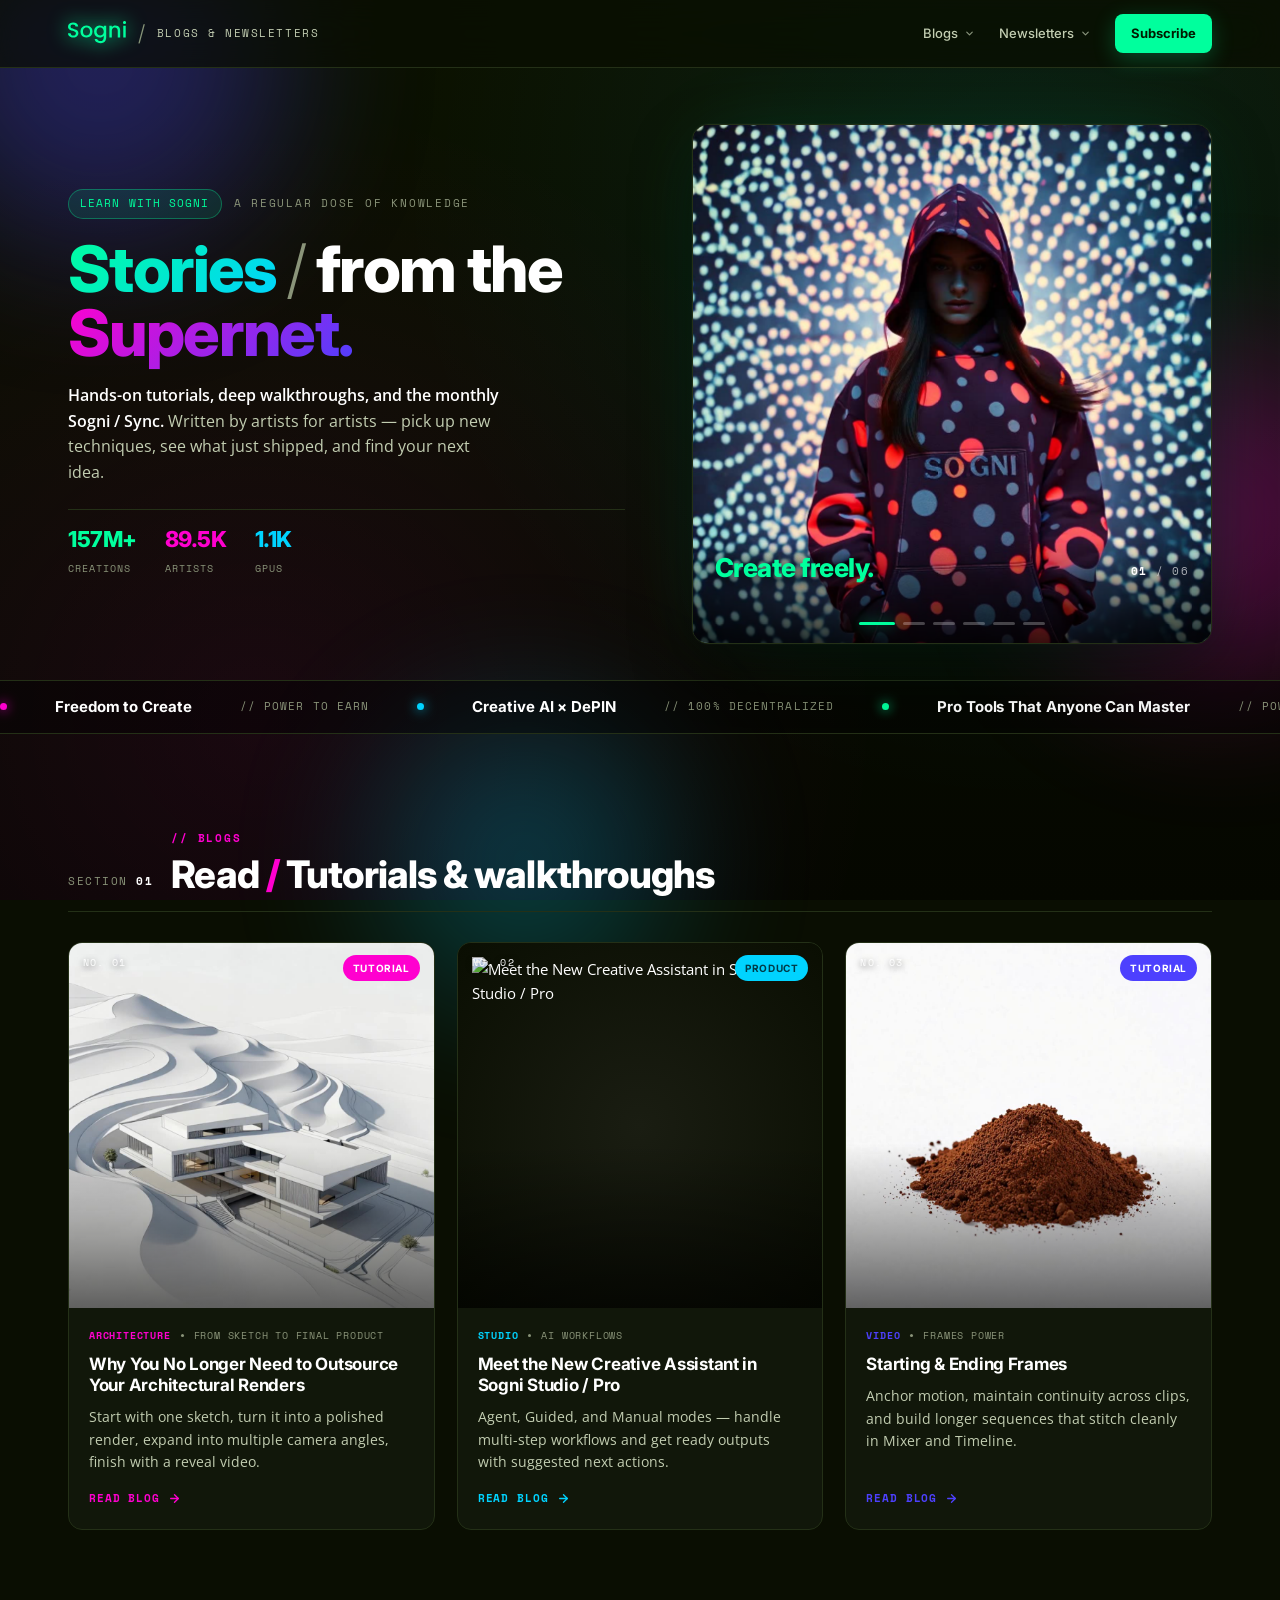
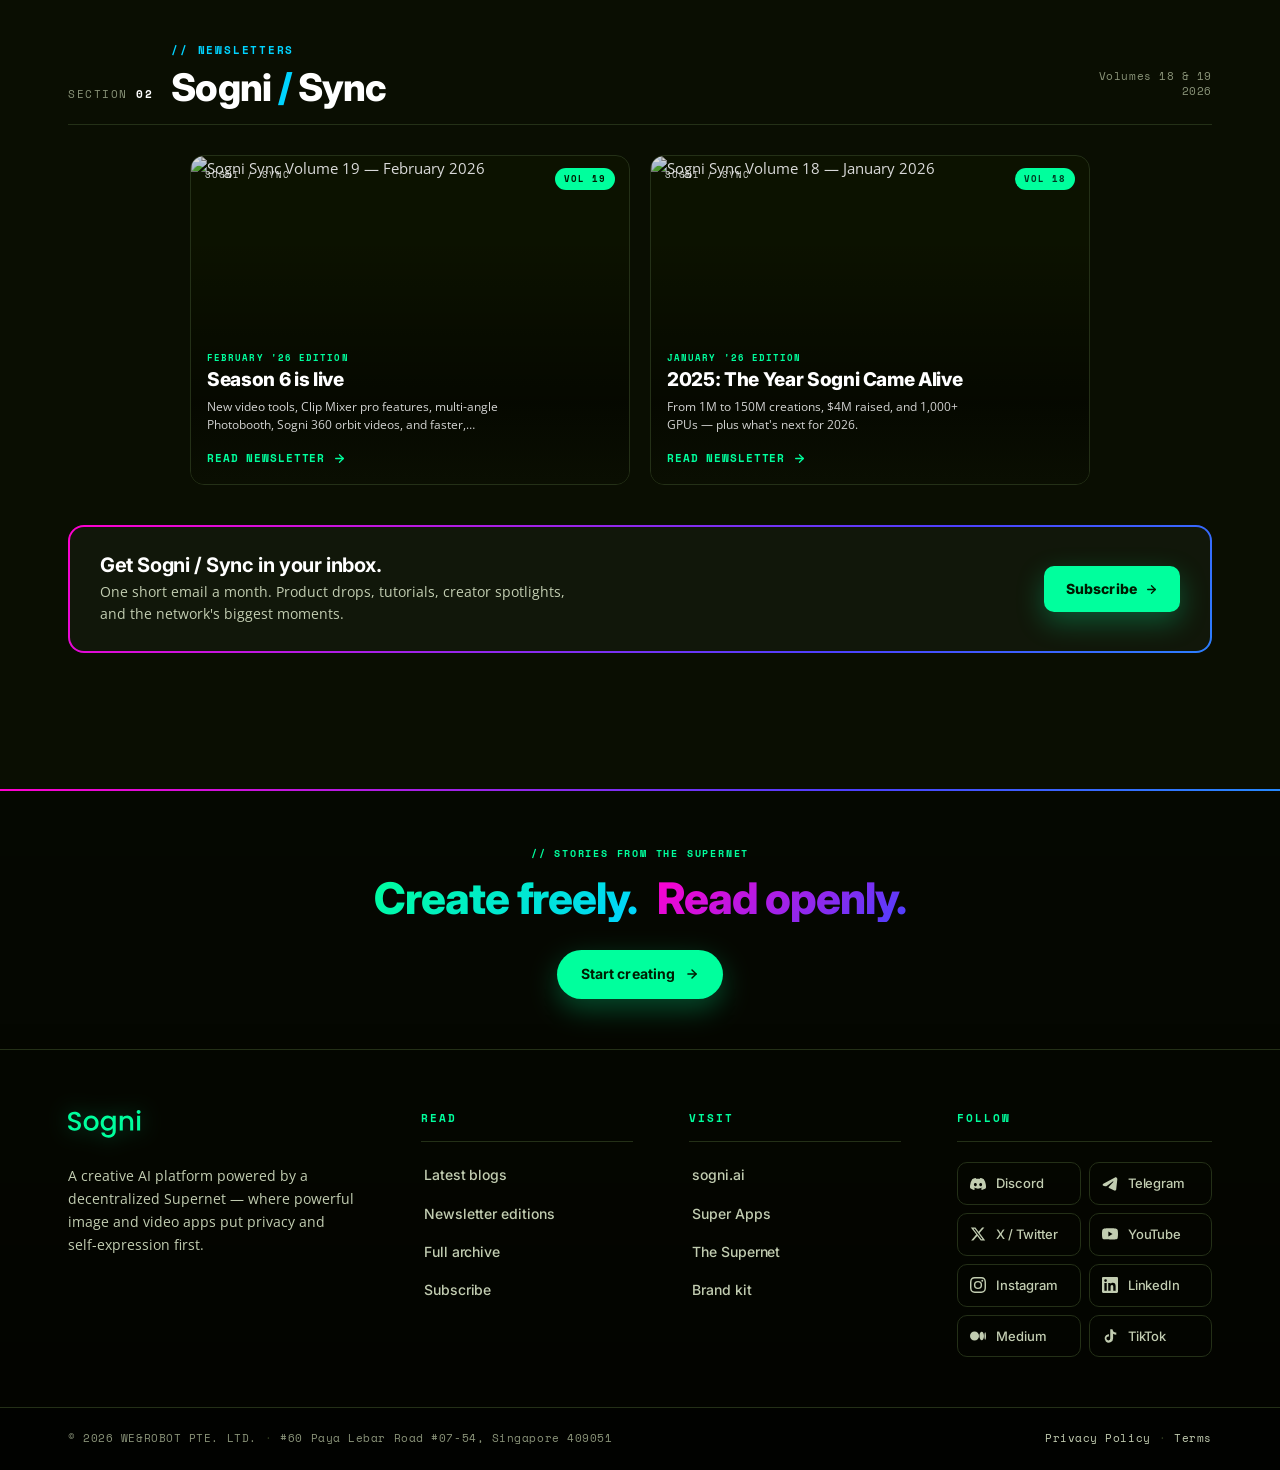
==== commit 64ee1f13: "Swap blog dropdown avatars" ====
--- a/index.html
+++ b/index.html
@@ -1262,7 +1262,7 @@
             <span class="dropdown-eyebrow">// Latest articles</span>
           </div>
           <a class="dropdown-item" data-c="magenta" href="blogs/architectural-renders/" role="menuitem">
-            <span class="dropdown-thumb"><img src="assets/preview-architectural.jpg" alt="" loading="lazy" /></span>
+            <span class="dropdown-thumb"><img src="assets/avatar-architectural.jpg?v=avatarswap10" alt="" loading="lazy" /></span>
             <span class="dropdown-text">
               <span class="dropdown-title">Why You No Longer Need to Outsource Your Architectural Renders</span>
               <span class="dropdown-meta">Tutorial · Architecture</span>
@@ -1270,7 +1270,7 @@
             <svg class="dropdown-arrow" width="13" height="13" viewBox="0 0 24 24" fill="none" stroke="currentColor" stroke-width="2.5" stroke-linecap="round" stroke-linejoin="round"><line x1="7" y1="17" x2="17" y2="7"/><polyline points="7 7 17 7 17 17"/></svg>
           </a>
           <a class="dropdown-item" data-c="cyan" href="blogs/creative-assistant/" role="menuitem">
-            <span class="dropdown-thumb"><img src="https://natalieart.github.io/creative-assistant/assets/5-edit-complete.png" alt="" loading="lazy" /></span>
+            <span class="dropdown-thumb"><img src="assets/avatar-creative-assistant.jpg?v=avatarswap10" alt="" loading="lazy" /></span>
             <span class="dropdown-text">
               <span class="dropdown-title">Meet the New Creative Assistant in Sogni Studio / Pro</span>
               <span class="dropdown-meta">Product · AI Workflows</span>
@@ -1278,7 +1278,7 @@
             <svg class="dropdown-arrow" width="13" height="13" viewBox="0 0 24 24" fill="none" stroke="currentColor" stroke-width="2.5" stroke-linecap="round" stroke-linejoin="round"><line x1="7" y1="17" x2="17" y2="7"/><polyline points="7 7 17 7 17 17"/></svg>
           </a>
           <a class="dropdown-item" data-c="violet" href="blogs/starting-ending-frames/" role="menuitem">
-            <span class="dropdown-thumb"><img src="assets/preview-frames.jpg" alt="" loading="lazy" /></span>
+            <span class="dropdown-thumb"><img src="assets/avatar-frames.jpg?v=avatarswap10" alt="" loading="lazy" /></span>
             <span class="dropdown-text">
               <span class="dropdown-title">Starting &amp; Ending Frames</span>
               <span class="dropdown-meta">Tutorial · Video &amp; Motion</span>
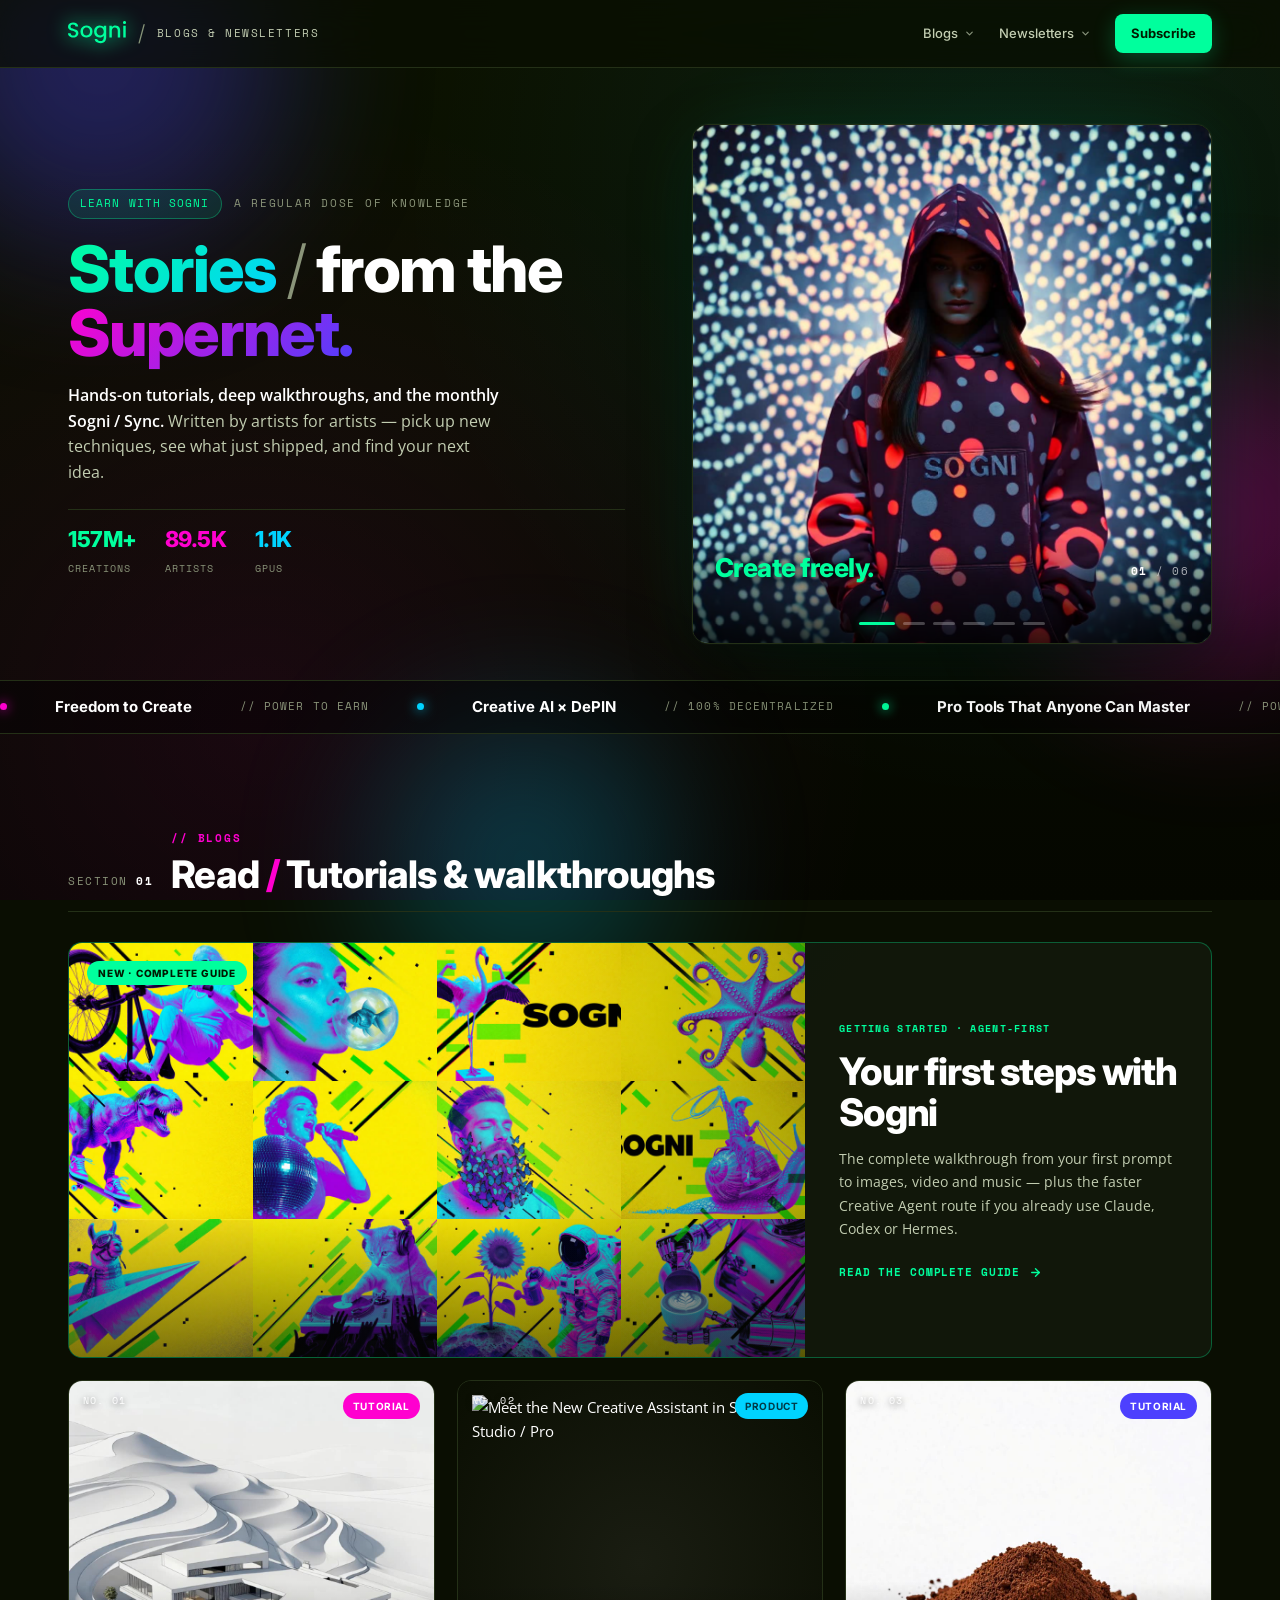
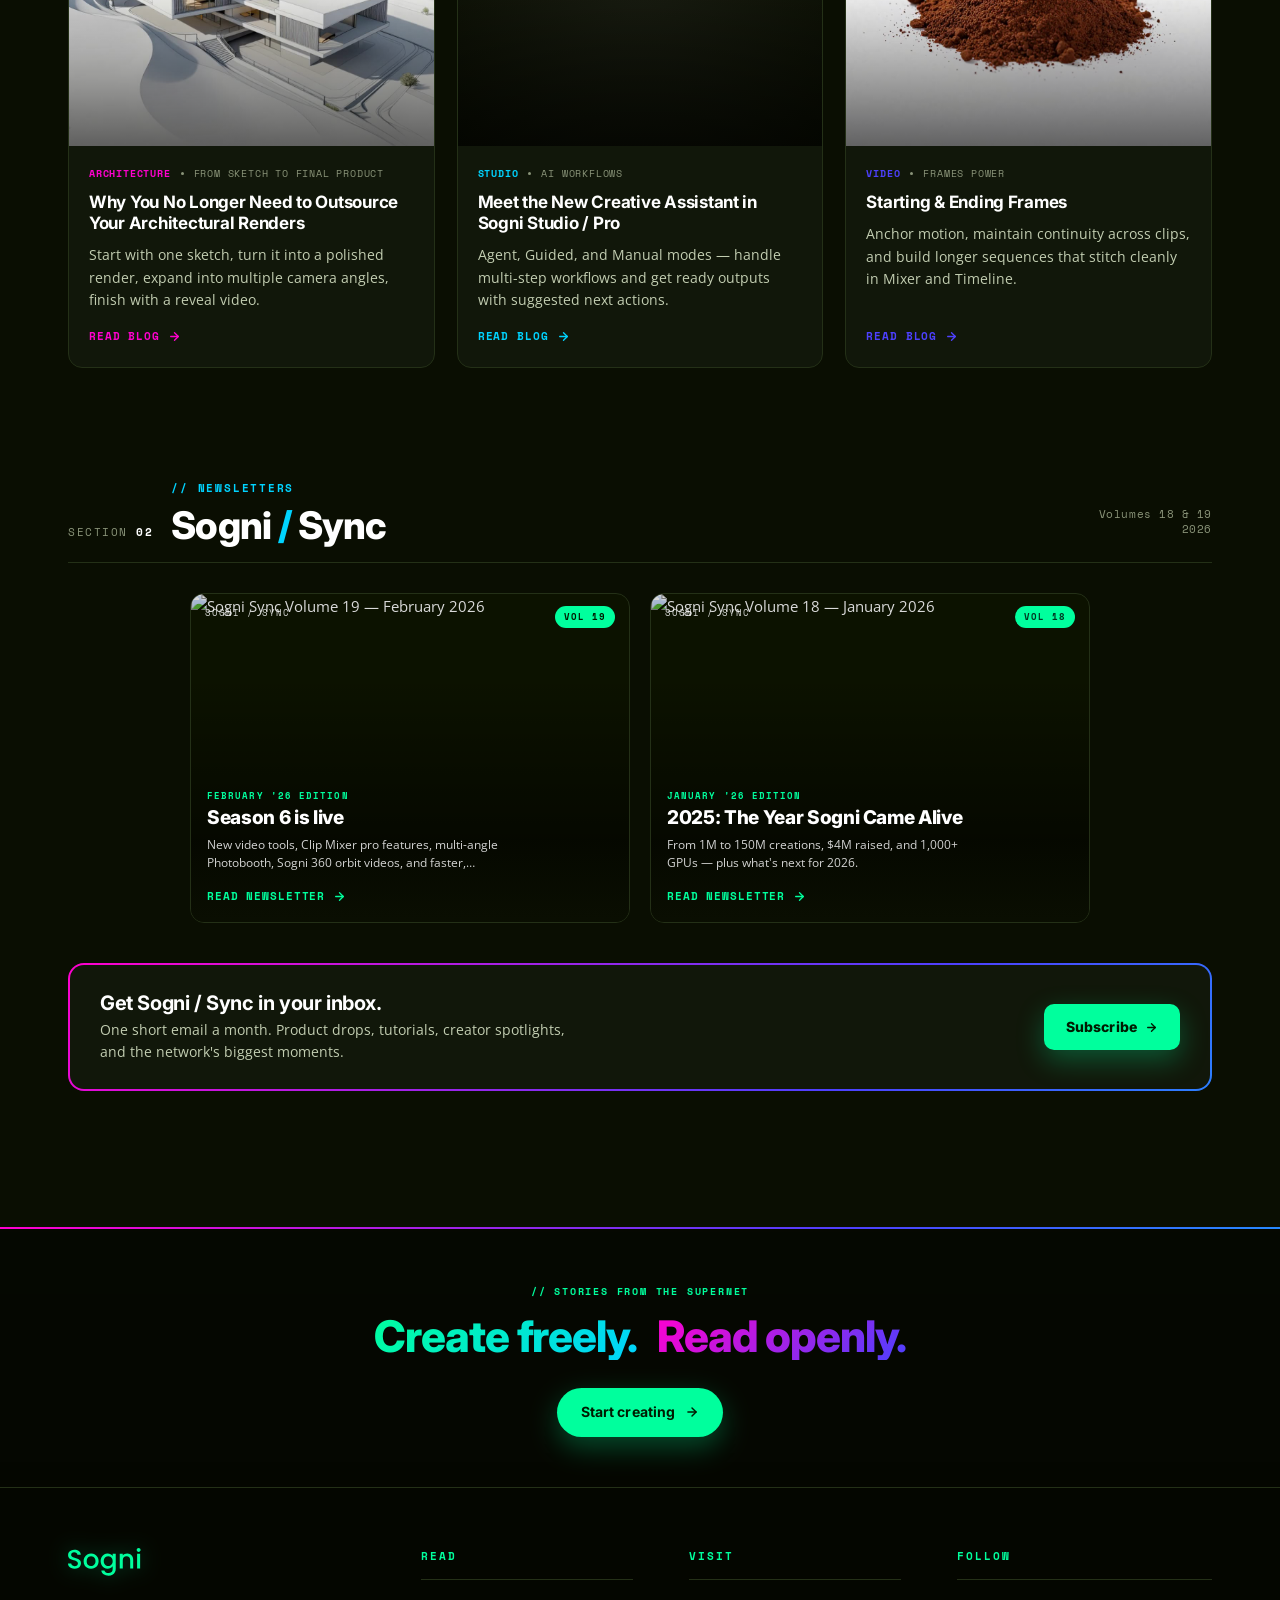
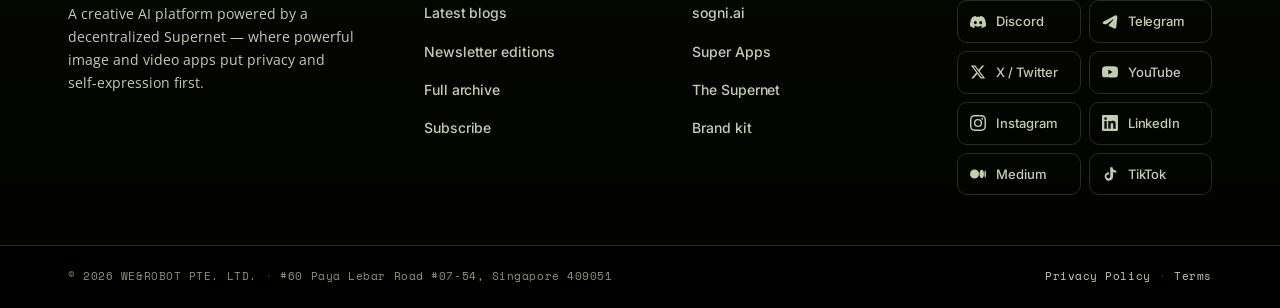
==== commit ebc060ec: "feat: add agent-first onboarding path" ====
--- a/index.html
+++ b/index.html
@@ -624,6 +624,77 @@
   }
 
   /* ============================================================
+     FEATURED GUIDE — agent-first onboarding
+     ============================================================ */
+  .featured-guide {
+    display: grid;
+    grid-template-columns: minmax(0, 1.45fr) minmax(330px, .8fr);
+    min-height: 390px;
+    margin: 0 0 22px;
+    overflow: hidden;
+    color: inherit;
+    background: linear-gradient(135deg, rgba(0,255,157,.09), var(--surface) 52%);
+    border: 1px solid rgba(0,255,157,.3);
+    border-radius: var(--radius);
+    transition: transform .3s cubic-bezier(.2,.7,.3,1.3), border-color .25s ease, box-shadow .25s ease;
+  }
+  .featured-guide:hover {
+    color: inherit;
+    transform: translateY(-4px);
+    border-color: var(--lime);
+    box-shadow: 0 20px 54px rgba(0,255,157,.15);
+  }
+  .featured-guide-visual {
+    position: relative;
+    min-height: 390px;
+    overflow: hidden;
+    background: #080c03;
+  }
+  .featured-guide-visual img {
+    width: 100%; height: 100%; object-fit: cover;
+    transition: transform .7s cubic-bezier(.2,.7,.3,1);
+  }
+  .featured-guide:hover .featured-guide-visual img { transform: scale(1.025); }
+  .featured-guide-visual::after {
+    content: ""; position: absolute; inset: 0; pointer-events: none;
+    background: linear-gradient(90deg, transparent 58%, rgba(8,12,3,.3)), linear-gradient(180deg, transparent 64%, rgba(4,7,1,.5));
+  }
+  .featured-guide-badge {
+    position: absolute; z-index: 2; top: 18px; left: 18px;
+    padding: 7px 11px; border-radius: 999px;
+    background: var(--lime); color: #001b00;
+    font: 800 10px/1 var(--font-display);
+    letter-spacing: .08em; text-transform: uppercase;
+  }
+  .featured-guide-body {
+    display: flex; flex-direction: column; justify-content: center;
+    padding: 36px 34px;
+  }
+  .featured-guide-meta {
+    margin-bottom: 15px; color: var(--lime);
+    font: 700 10px/1.4 var(--font-mono);
+    letter-spacing: .13em; text-transform: uppercase;
+  }
+  .featured-guide h3 {
+    margin: 0 0 14px;
+    color: var(--text);
+    font: 800 clamp(25px, 3vw, 38px)/1.08 var(--font-display);
+    letter-spacing: -.03em;
+  }
+  .featured-guide p {
+    margin: 0; color: var(--text-muted);
+    font-size: 14px; line-height: 1.68;
+  }
+  .featured-guide-read {
+    display: inline-flex; align-items: center; gap: 9px;
+    margin-top: 25px; color: var(--lime);
+    font: 700 11px/1.2 var(--font-mono);
+    letter-spacing: .08em; text-transform: uppercase;
+  }
+  .featured-guide-read svg { transition: transform .25s ease; }
+  .featured-guide:hover .featured-guide-read svg { transform: translateX(4px); }
+
+  /* ============================================================
      ARTICLE GRID — square previews, equal columns
      ============================================================ */
   .bento {
@@ -1092,6 +1163,7 @@
     .hero-grid { grid-template-columns: 1fr; gap: 32px; }
     .hero-visual { order: -1; }
     .showcase { max-width: 480px; margin: 0 auto; }
+    .featured-guide { grid-template-columns: 1.15fr .85fr; }
     .bento { grid-template-columns: repeat(2, 1fr); }
   }
 
@@ -1099,6 +1171,11 @@
      MOBILE  ≤720px
      ============================================================ */
   @media (max-width: 720px) {
+    .featured-guide { grid-template-columns: 1fr; min-height: 0; }
+    .featured-guide-visual { min-height: 0; aspect-ratio: 16 / 9; }
+    .featured-guide-body { padding: 24px 20px 25px; }
+    .featured-guide h3 { font-size: 26px; }
+    .featured-guide-badge { top: 12px; left: 12px; font-size: 9px; }
     .bento { grid-template-columns: 1fr; }
     .news-grid { grid-template-columns: 1fr; max-width: 460px; }
     .nav-item { display: none; }
@@ -1436,6 +1513,22 @@
         <h2>Read <span class="accent">/</span> Tutorials &amp; walkthroughs</h2>
       </div>
     </div>
+
+    <a class="featured-guide reveal" href="onboarding/">
+      <div class="featured-guide-visual">
+        <span class="featured-guide-badge">New &middot; Complete guide</span>
+        <img src="assets/agent-campaign-mosaic.jpg" width="1600" height="900" loading="lazy" alt="Twelve coordinated Sogni campaign visuals created as one bold series" />
+      </div>
+      <div class="featured-guide-body">
+        <div class="featured-guide-meta">Getting started &middot; Agent-first</div>
+        <h3>Your first steps with Sogni</h3>
+        <p>The complete walkthrough from your first prompt to images, video and music — plus the faster Creative Agent route if you already use Claude, Codex or Hermes.</p>
+        <span class="featured-guide-read">
+          Read the complete guide
+          <svg width="13" height="13" viewBox="0 0 24 24" fill="none" stroke="currentColor" stroke-width="2.5" stroke-linecap="round" stroke-linejoin="round" aria-hidden="true"><line x1="5" y1="12" x2="19" y2="12"/><polyline points="12 5 19 12 12 19"/></svg>
+        </span>
+      </div>
+    </a>
 
     <div class="bento">
 
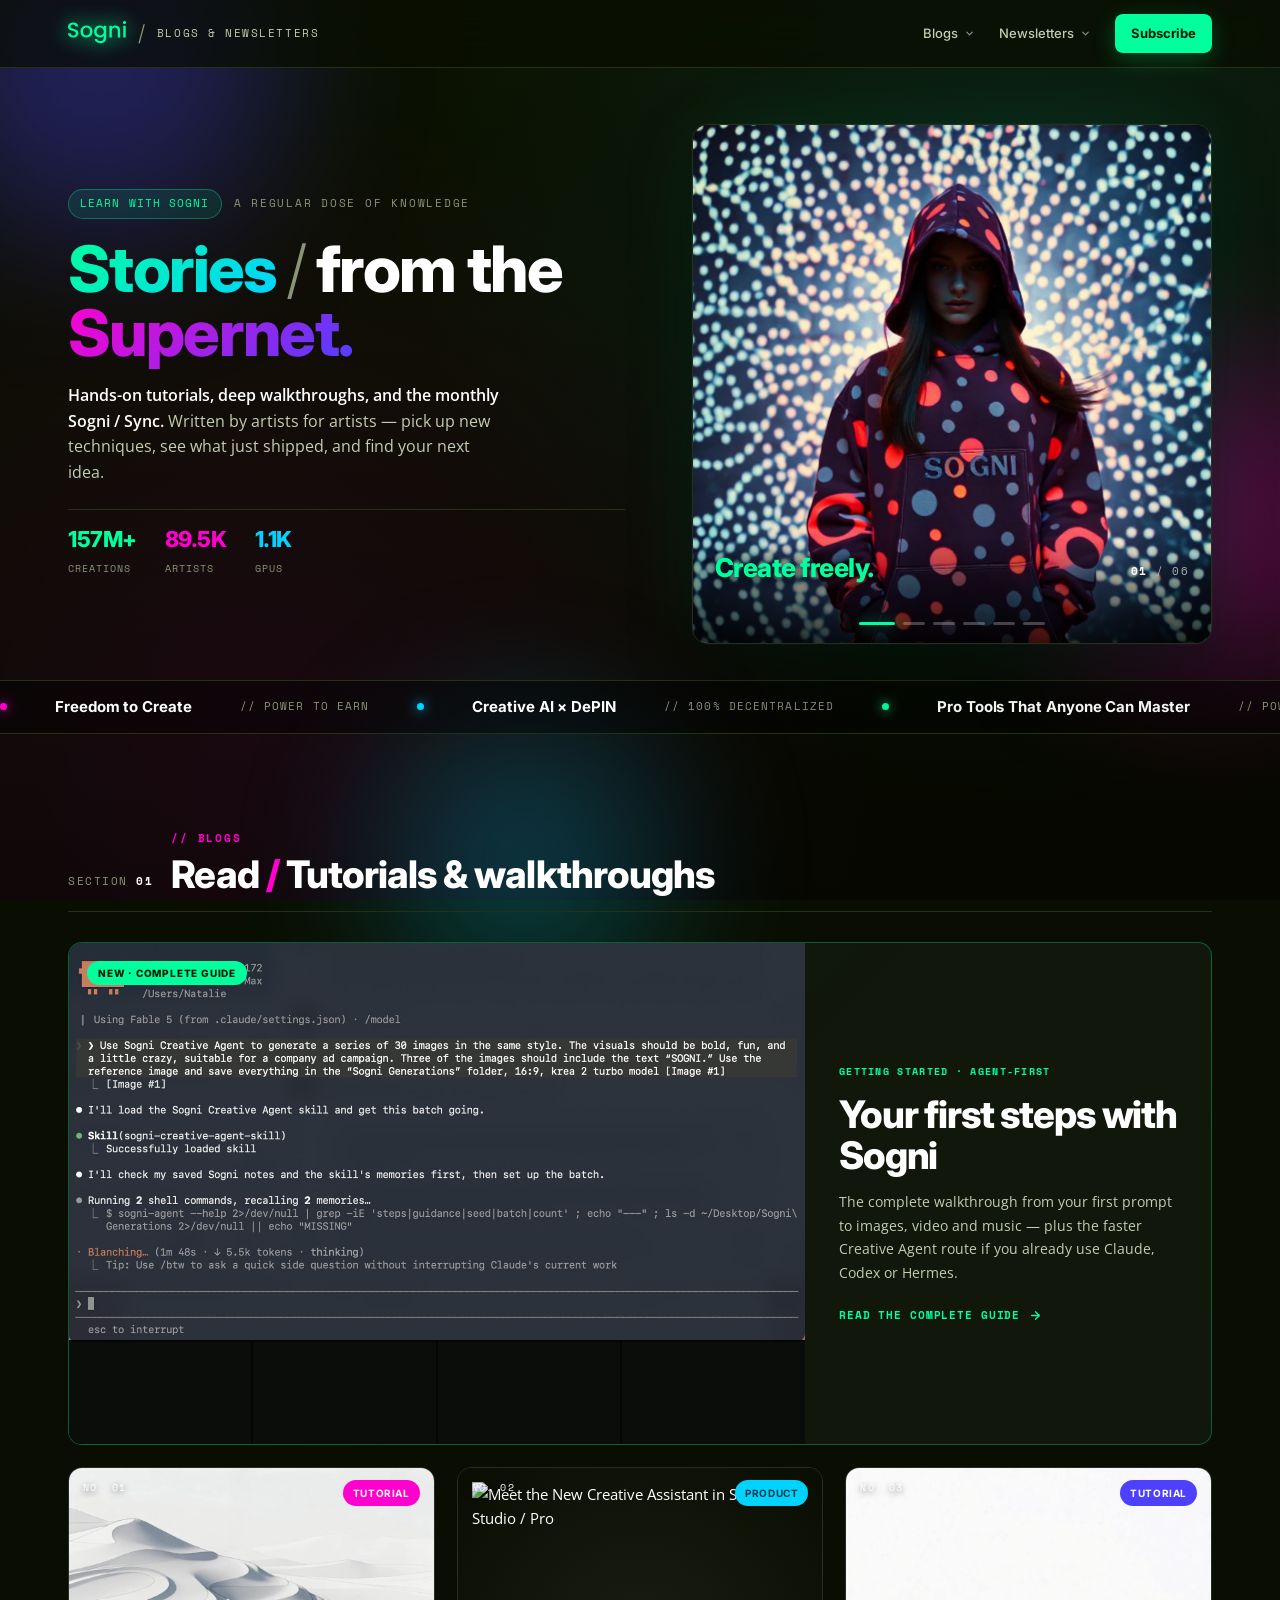
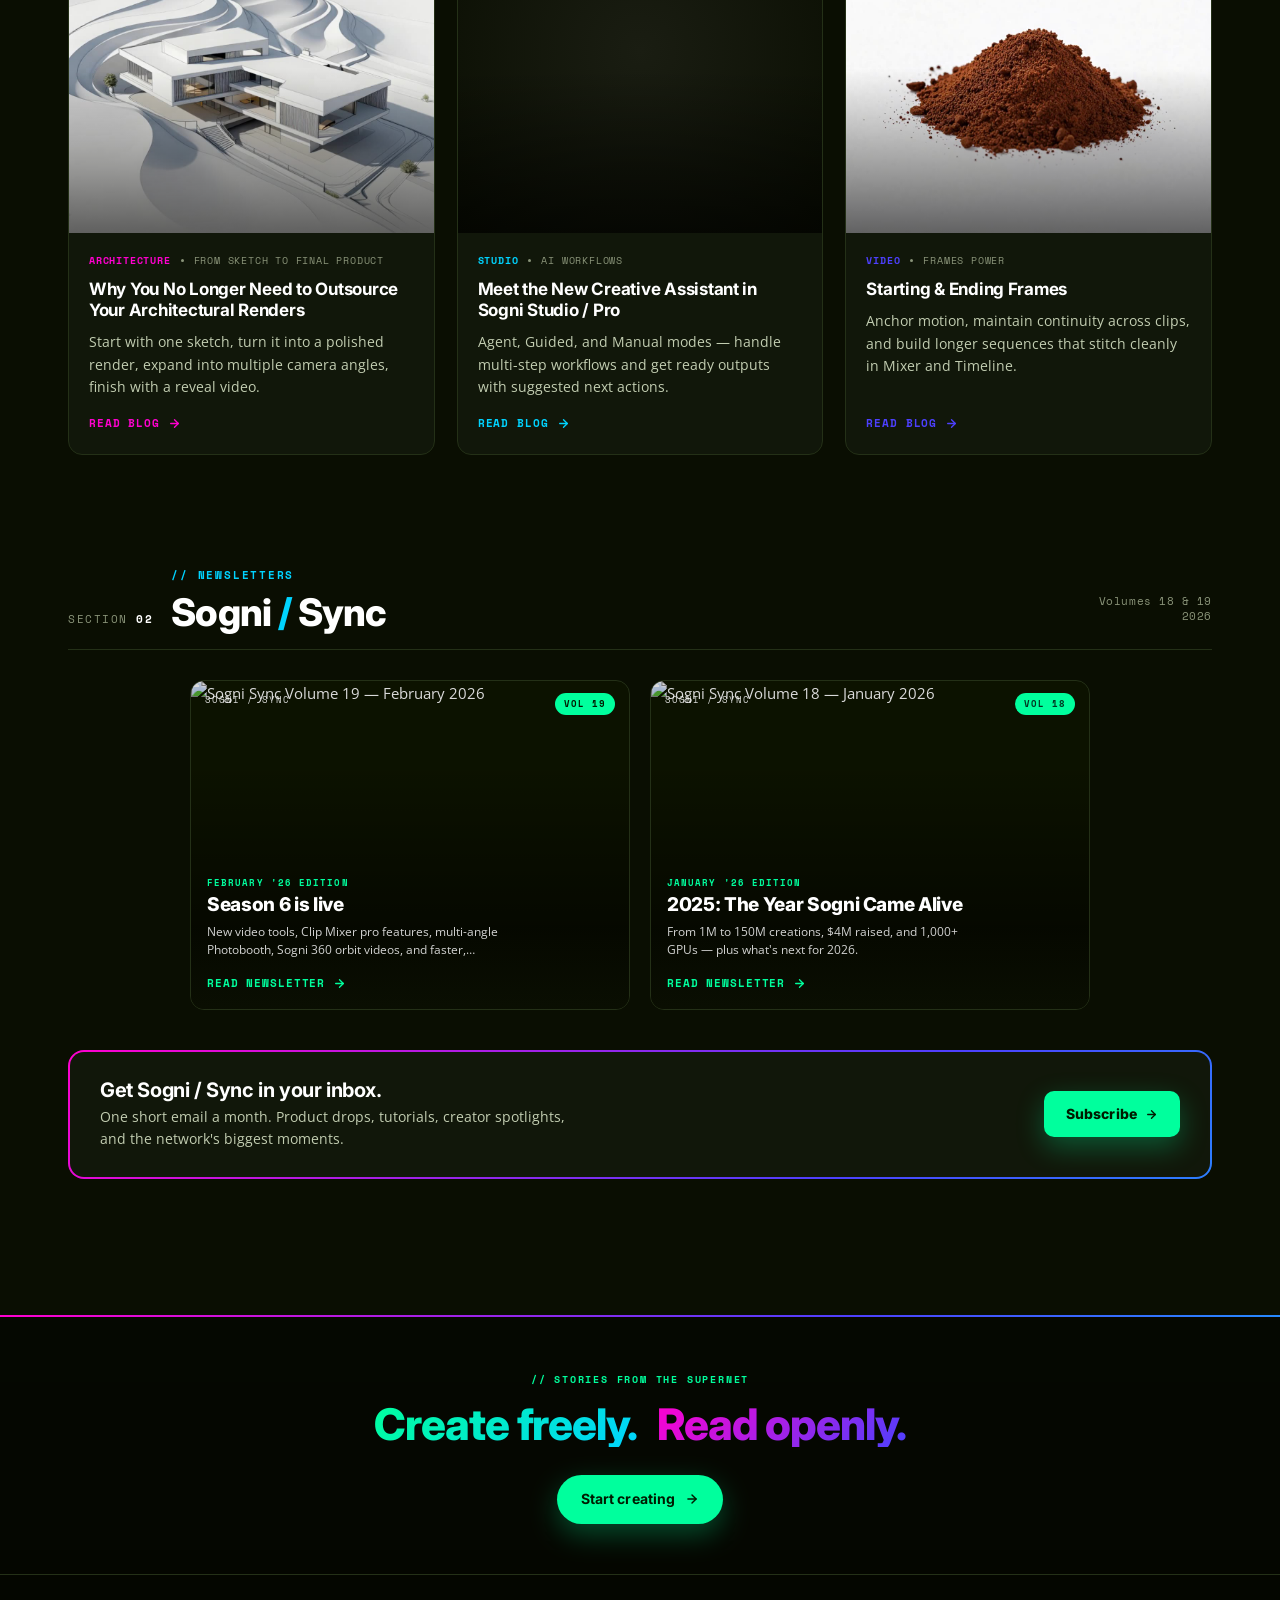
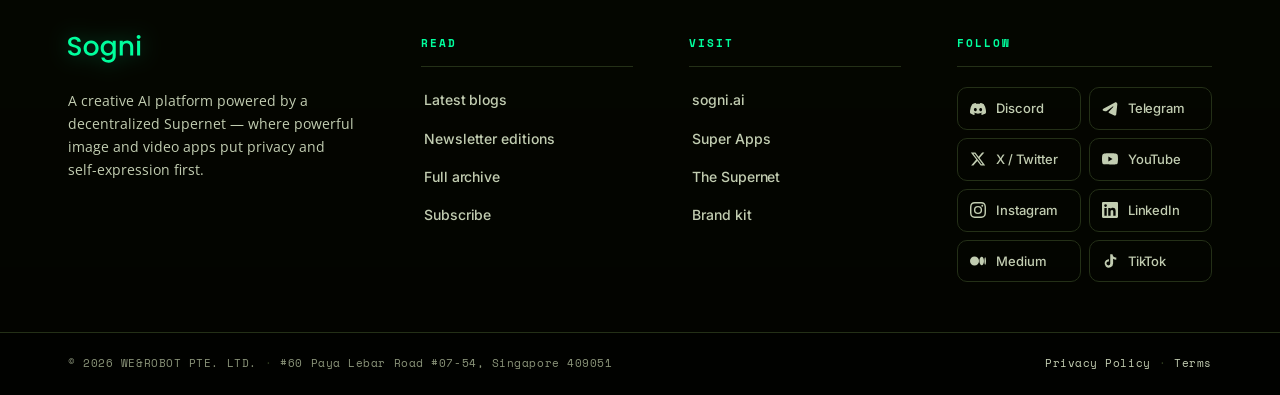
==== commit 1b40e0bf: "fix: show agent workflow and animated results" ====
--- a/index.html
+++ b/index.html
@@ -645,19 +645,28 @@
     box-shadow: 0 20px 54px rgba(0,255,157,.15);
   }
   .featured-guide-visual {
-    position: relative;
+    display: flex; flex-direction: column;
     min-height: 390px;
     overflow: hidden;
     background: #080c03;
   }
-  .featured-guide-visual img {
-    width: 100%; height: 100%; object-fit: cover;
+  .featured-guide-shot {
+    position: relative; flex: 1; min-height: 0;
+    display: grid; place-items: center; overflow: hidden;
+    background: #202836;
+  }
+  .featured-guide-shot img {
+    display: block; width: 100%; height: 100%; object-fit: contain;
     transition: transform .7s cubic-bezier(.2,.7,.3,1);
   }
-  .featured-guide:hover .featured-guide-visual img { transform: scale(1.025); }
-  .featured-guide-visual::after {
-    content: ""; position: absolute; inset: 0; pointer-events: none;
-    background: linear-gradient(90deg, transparent 58%, rgba(8,12,3,.3)), linear-gradient(180deg, transparent 64%, rgba(4,7,1,.5));
+  .featured-guide:hover .featured-guide-shot img { transform: scale(1.015); }
+  .featured-guide-clips {
+    display: grid; grid-template-columns: repeat(4, minmax(0, 1fr));
+    gap: 2px; padding-top: 2px; background: #050705;
+  }
+  .featured-guide-clips .agent-result-video {
+    display: block; width: 100%; aspect-ratio: 16 / 9;
+    object-fit: cover; background: #0a0d0a;
   }
   .featured-guide-badge {
     position: absolute; z-index: 2; top: 18px; left: 18px;
@@ -1172,7 +1181,9 @@
      ============================================================ */
   @media (max-width: 720px) {
     .featured-guide { grid-template-columns: 1fr; min-height: 0; }
-    .featured-guide-visual { min-height: 0; aspect-ratio: 16 / 9; }
+    .featured-guide-visual { min-height: 0; }
+    .featured-guide-shot { aspect-ratio: 1400 / 754; }
+    .featured-guide-clips { grid-template-columns: repeat(2, minmax(0, 1fr)); }
     .featured-guide-body { padding: 24px 20px 25px; }
     .featured-guide h3 { font-size: 26px; }
     .featured-guide-badge { top: 12px; left: 12px; font-size: 9px; }
@@ -1294,6 +1305,7 @@
     .blob { animation: none !important; }
     .marquee-track { animation: none !important; }
     .showcase-video.active { transform: none !important; }
+    .featured-guide-clips { display: none; }
   }
 
   /* ============================================================
@@ -1516,8 +1528,16 @@
 
     <a class="featured-guide reveal" href="onboarding/">
       <div class="featured-guide-visual">
-        <span class="featured-guide-badge">New &middot; Complete guide</span>
-        <img src="assets/agent-campaign-mosaic.jpg" width="1600" height="900" loading="lazy" alt="Twelve coordinated Sogni campaign visuals created as one bold series" />
+        <div class="featured-guide-shot">
+          <span class="featured-guide-badge">New &middot; Complete guide</span>
+          <img src="assets/agent/agent-claude-batch.jpg" width="1400" height="754" loading="lazy" alt="Claude Code using the Sogni Creative Agent Skill to start a 30-image campaign batch" />
+        </div>
+        <div class="featured-guide-clips" aria-label="Four animated results made with Sogni Creative Agent">
+          <video class="agent-result-video" autoplay loop muted playsinline preload="metadata" aria-label="Animated Sogni result: shark CEO"><source src="assets/agent/agent-result-shark-ceo.mp4" type="video/mp4" /></video>
+          <video class="agent-result-video" autoplay loop muted playsinline preload="metadata" aria-label="Animated Sogni result: sumo wrestler and chihuahua"><source src="assets/agent/agent-result-sumo-chihuahua.mp4" type="video/mp4" /></video>
+          <video class="agent-result-video" autoplay loop muted playsinline preload="metadata" aria-label="Animated Sogni result: roller-skating nun"><source src="assets/agent/agent-result-rollerskate-nun.mp4" type="video/mp4" /></video>
+          <video class="agent-result-video" autoplay loop muted playsinline preload="metadata" aria-label="Animated Sogni result: boxing ballerina"><source src="assets/agent/agent-result-boxing-ballerina.mp4" type="video/mp4" /></video>
+        </div>
       </div>
       <div class="featured-guide-body">
         <div class="featured-guide-meta">Getting started &middot; Agent-first</div>
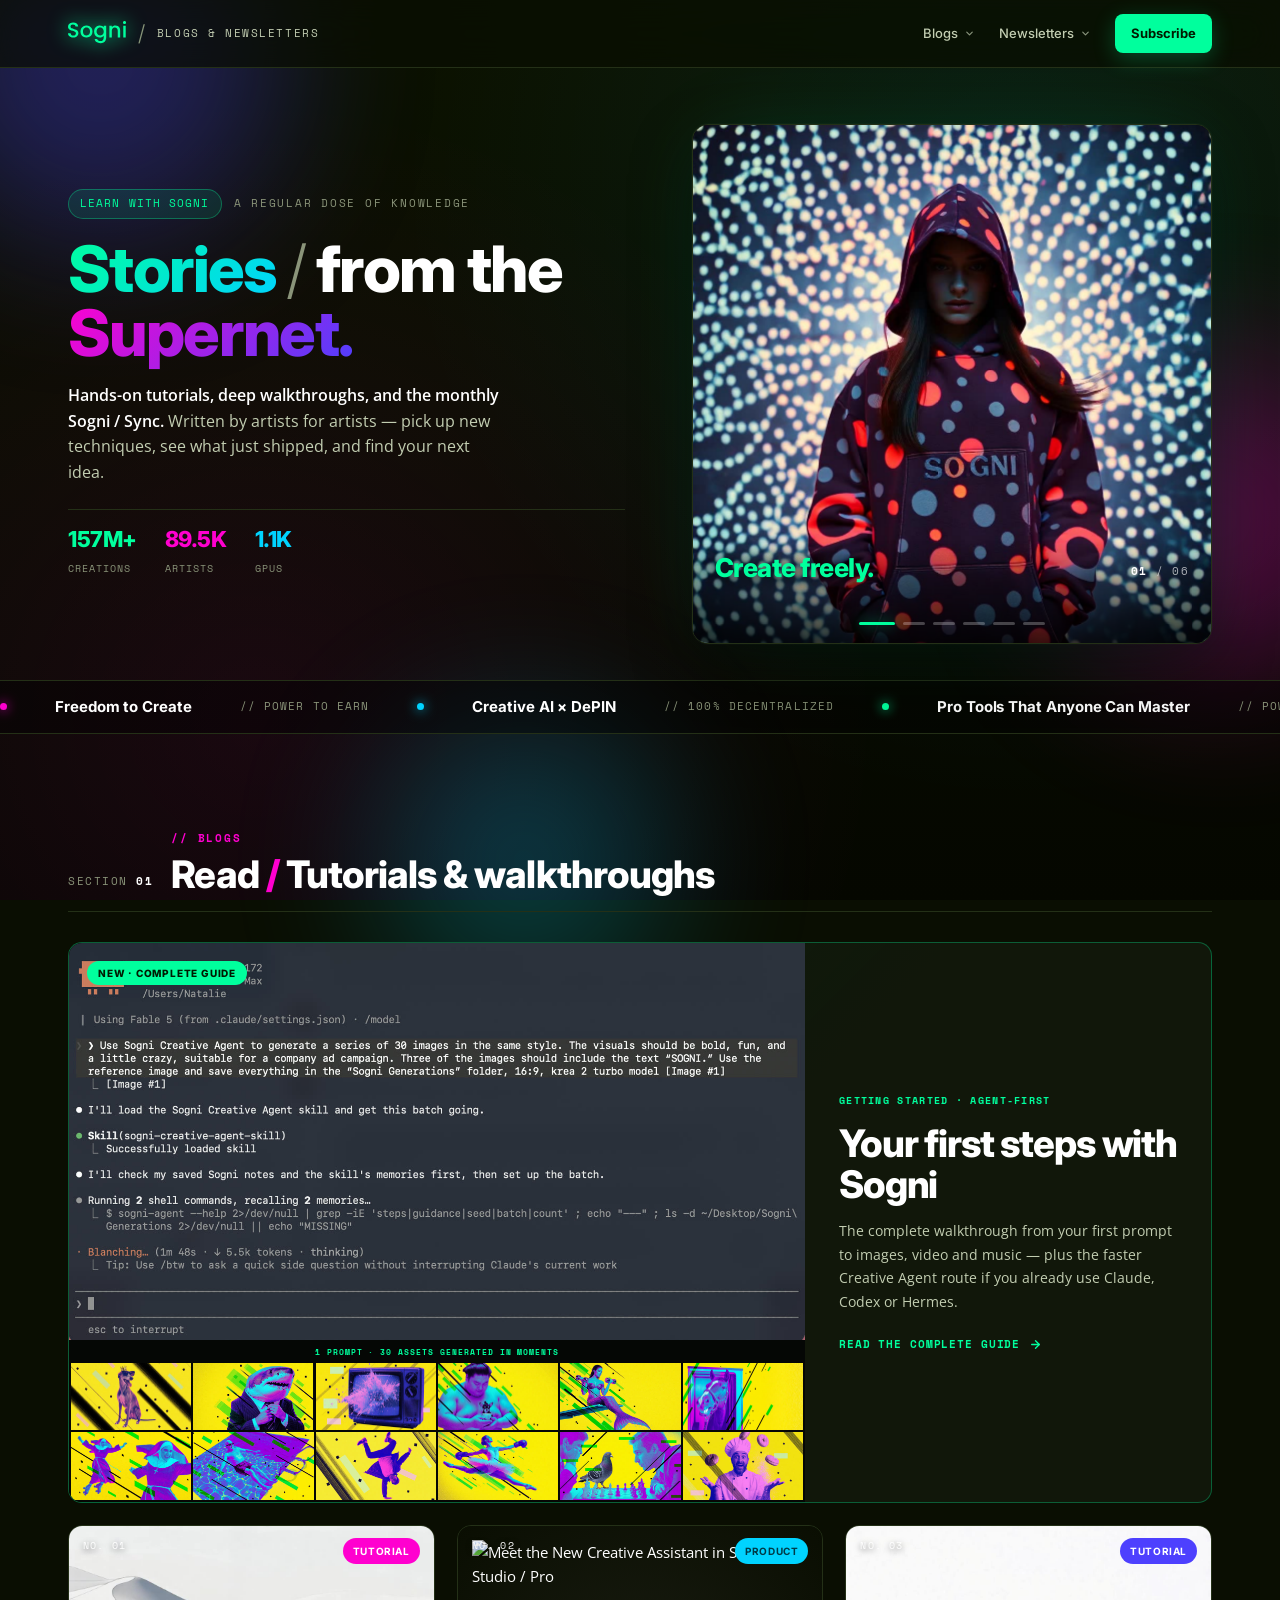
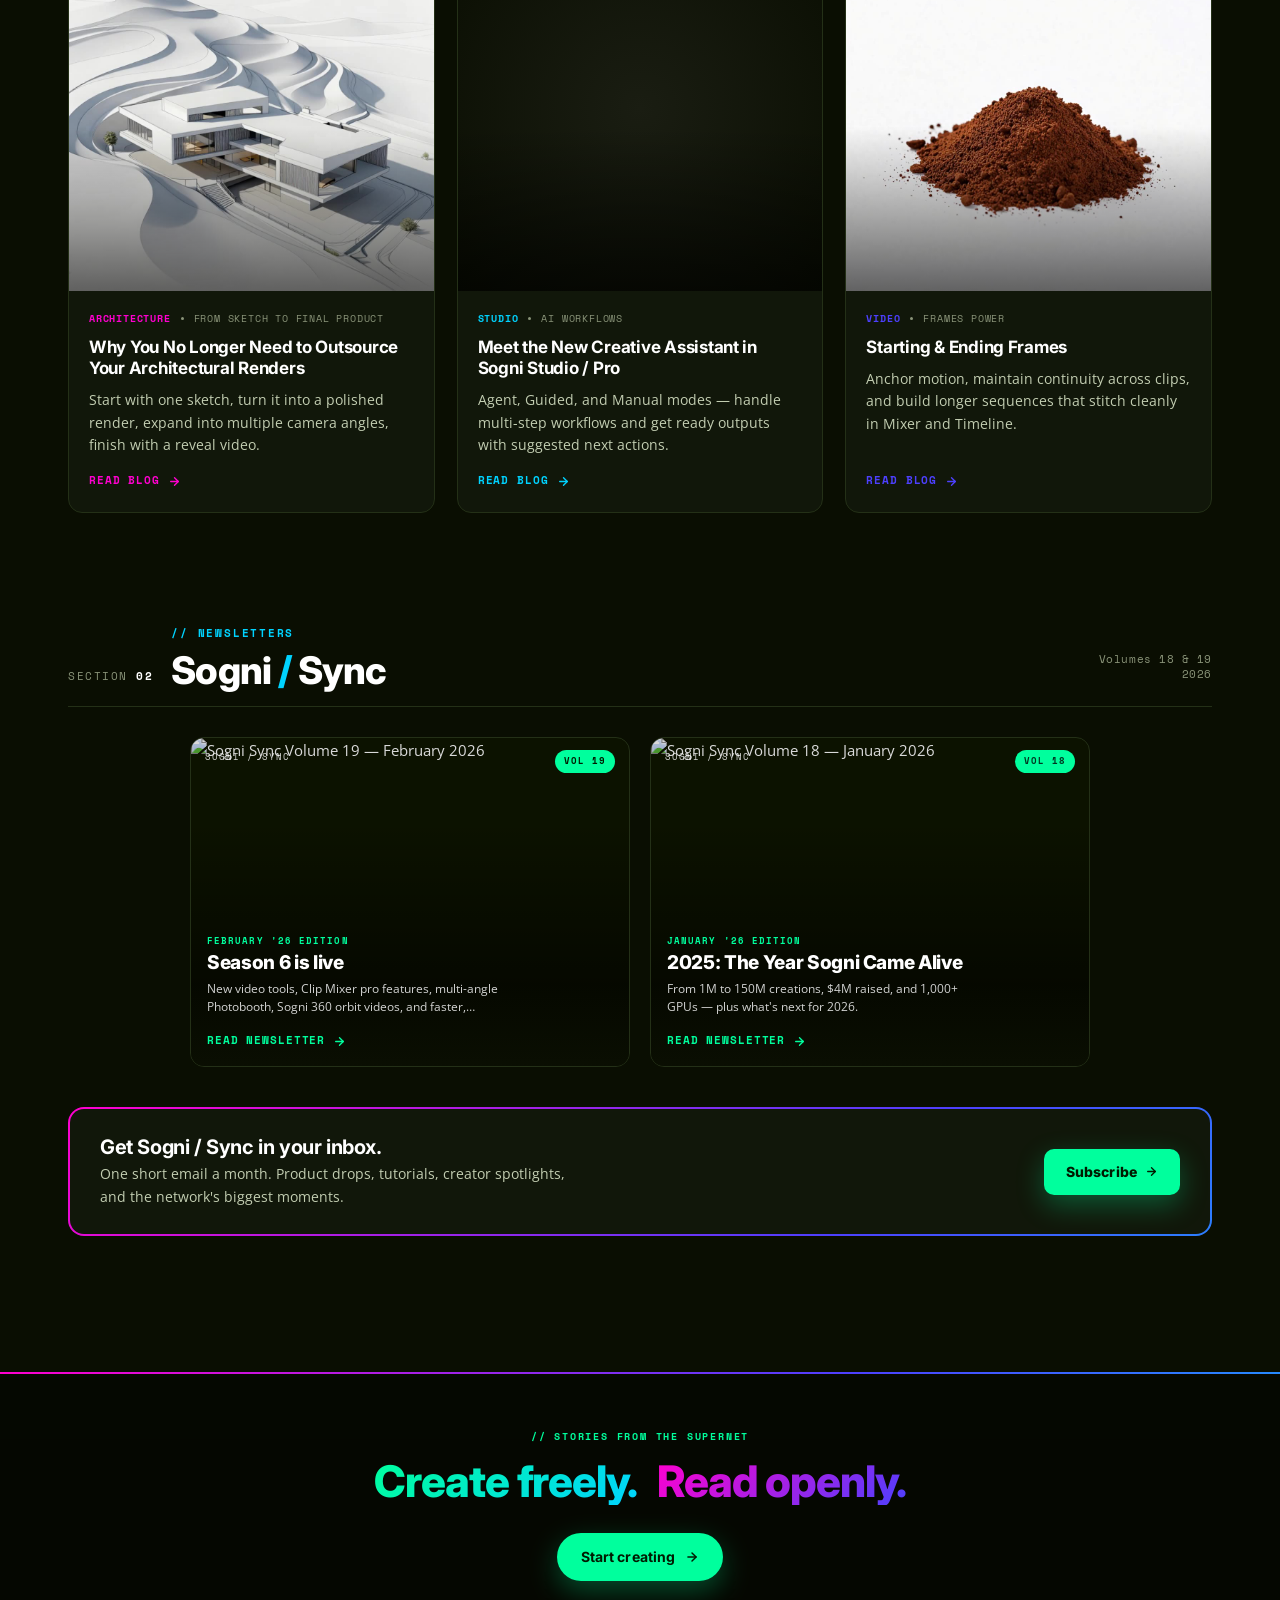
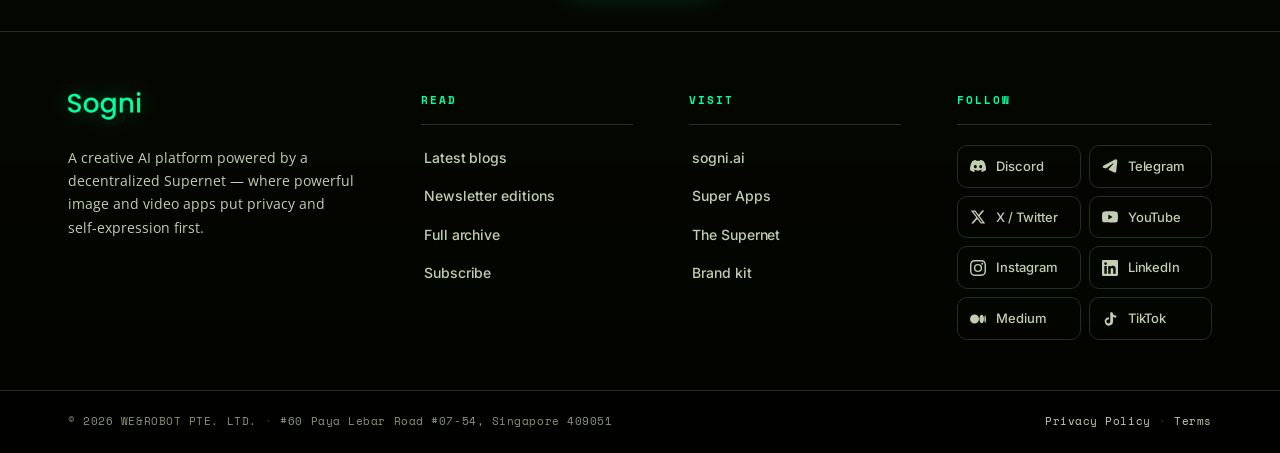
==== commit f86bd7c9: "feat: show full agent batch across blog entry points" ====
--- a/index.html
+++ b/index.html
@@ -661,13 +661,26 @@
   }
   .featured-guide:hover .featured-guide-shot img { transform: scale(1.015); }
   .featured-guide-clips {
-    display: grid; grid-template-columns: repeat(4, minmax(0, 1fr));
-    gap: 2px; padding-top: 2px; background: #050705;
-  }
-  .featured-guide-clips .agent-result-video {
-    display: block; width: 100%; aspect-ratio: 16 / 9;
-    object-fit: cover; background: #0a0d0a;
-  }
+    background: #050705; border-top: 1px solid var(--border);
+  }
+  .featured-guide-clips .agent-result-caption {
+    padding: 8px 10px 7px; color: var(--lime); text-align: center;
+    font: 800 8px/1 var(--font-mono); letter-spacing: .12em; text-transform: uppercase;
+  }
+  .featured-guide-result-grid {
+    display: grid; grid-template-columns: repeat(6, minmax(0, 1fr));
+    gap: 2px; padding: 0 2px 2px;
+  }
+  .featured-guide-clips .agent-result-tile {
+    position: relative; overflow: hidden; aspect-ratio: 16 / 9; background: #0a0d0a;
+  }
+  .featured-guide-clips .agent-result-image,
+  .featured-guide-clips .agent-result-video,
+  .featured-guide-clips .agent-result-poster {
+    display: block; width: 100%; height: 100%; aspect-ratio: 16 / 9;
+    object-fit: contain; background: #0a0d0a;
+  }
+  .featured-guide-clips .agent-result-poster { display: none; }
   .featured-guide-badge {
     position: absolute; z-index: 2; top: 18px; left: 18px;
     padding: 7px 11px; border-radius: 999px;
@@ -1183,7 +1196,7 @@
     .featured-guide { grid-template-columns: 1fr; min-height: 0; }
     .featured-guide-visual { min-height: 0; }
     .featured-guide-shot { aspect-ratio: 1400 / 754; }
-    .featured-guide-clips { grid-template-columns: repeat(2, minmax(0, 1fr)); }
+    .featured-guide-result-grid { grid-template-columns: repeat(3, minmax(0, 1fr)); }
     .featured-guide-body { padding: 24px 20px 25px; }
     .featured-guide h3 { font-size: 26px; }
     .featured-guide-badge { top: 12px; left: 12px; font-size: 9px; }
@@ -1305,7 +1318,8 @@
     .blob { animation: none !important; }
     .marquee-track { animation: none !important; }
     .showcase-video.active { transform: none !important; }
-    .featured-guide-clips { display: none; }
+    .featured-guide-clips .agent-result-video { display: none; }
+    .featured-guide-clips .agent-result-poster { display: block; }
   }
 
   /* ============================================================
@@ -1532,11 +1546,22 @@
           <span class="featured-guide-badge">New &middot; Complete guide</span>
           <img src="assets/agent/agent-claude-batch.jpg" width="1400" height="754" loading="lazy" alt="Claude Code using the Sogni Creative Agent Skill to start a 30-image campaign batch" />
         </div>
-        <div class="featured-guide-clips" aria-label="Four animated results made with Sogni Creative Agent">
-          <video class="agent-result-video" autoplay loop muted playsinline preload="metadata" aria-label="Animated Sogni result: shark CEO"><source src="assets/agent/agent-result-shark-ceo.mp4" type="video/mp4" /></video>
-          <video class="agent-result-video" autoplay loop muted playsinline preload="metadata" aria-label="Animated Sogni result: sumo wrestler and chihuahua"><source src="assets/agent/agent-result-sumo-chihuahua.mp4" type="video/mp4" /></video>
-          <video class="agent-result-video" autoplay loop muted playsinline preload="metadata" aria-label="Animated Sogni result: roller-skating nun"><source src="assets/agent/agent-result-rollerskate-nun.mp4" type="video/mp4" /></video>
-          <video class="agent-result-video" autoplay loop muted playsinline preload="metadata" aria-label="Animated Sogni result: boxing ballerina"><source src="assets/agent/agent-result-boxing-ballerina.mp4" type="video/mp4" /></video>
+        <div class="featured-guide-clips">
+          <div class="agent-result-caption">1 prompt &middot; 30 assets generated in moments</div>
+          <div class="featured-guide-result-grid" aria-label="Twelve images and animated results made with Sogni Creative Agent">
+            <div class="agent-result-tile"><img class="agent-result-image" src="assets/agent/agent-still-dog-crown.jpg" width="480" height="270" loading="lazy" alt="Sogni result: dog wearing a crown" /></div>
+            <div class="agent-result-tile agent-result-tile-video"><video class="agent-result-video" autoplay loop muted playsinline preload="metadata" poster="assets/agent/agent-poster-shark-ceo.jpg" aria-label="Animated Sogni result: shark CEO"><source src="assets/agent/agent-result-shark-ceo.mp4" type="video/mp4" /></video><img class="agent-result-poster" src="assets/agent/agent-poster-shark-ceo.jpg" width="480" height="270" loading="lazy" alt="Sogni result: shark CEO" /></div>
+            <div class="agent-result-tile"><img class="agent-result-image" src="assets/agent/agent-still-tv-popcorn.jpg" width="480" height="270" loading="lazy" alt="Sogni result: retro television with popcorn" /></div>
+            <div class="agent-result-tile agent-result-tile-video"><video class="agent-result-video" autoplay loop muted playsinline preload="metadata" poster="assets/agent/agent-poster-sumo-chihuahua.jpg" aria-label="Animated Sogni result: sumo wrestler and chihuahua"><source src="assets/agent/agent-result-sumo-chihuahua.mp4" type="video/mp4" /></video><img class="agent-result-poster" src="assets/agent/agent-poster-sumo-chihuahua.jpg" width="480" height="270" loading="lazy" alt="Sogni result: sumo wrestler holding a chihuahua" /></div>
+            <div class="agent-result-tile"><img class="agent-result-image" src="assets/agent/agent-still-mermaid-gym.jpg" width="480" height="270" loading="lazy" alt="Sogni result: mermaid training at a gym" /></div>
+            <div class="agent-result-tile"><img class="agent-result-image" src="assets/agent/agent-still-horse-selfie.jpg" width="480" height="270" loading="lazy" alt="Sogni result: horse taking a selfie" /></div>
+            <div class="agent-result-tile agent-result-tile-video"><video class="agent-result-video" autoplay loop muted playsinline preload="metadata" poster="assets/agent/agent-poster-rollerskate-nun.jpg" aria-label="Animated Sogni result: roller-skating nun"><source src="assets/agent/agent-result-rollerskate-nun.mp4" type="video/mp4" /></video><img class="agent-result-poster" src="assets/agent/agent-poster-rollerskate-nun.jpg" width="480" height="270" loading="lazy" alt="Sogni result: roller-skating nun" /></div>
+            <div class="agent-result-tile"><img class="agent-result-image" src="assets/agent/agent-still-popcorn-cannonball.jpg" width="480" height="270" loading="lazy" alt="Sogni result: popcorn cannonball scene" /></div>
+            <div class="agent-result-tile"><img class="agent-result-image" src="assets/agent/agent-still-breakdancer.jpg" width="480" height="270" loading="lazy" alt="Sogni result: breakdancer in motion" /></div>
+            <div class="agent-result-tile agent-result-tile-video"><video class="agent-result-video" autoplay loop muted playsinline preload="metadata" poster="assets/agent/agent-poster-boxing-ballerina.jpg" aria-label="Animated Sogni result: boxing ballerina"><source src="assets/agent/agent-result-boxing-ballerina.mp4" type="video/mp4" /></video><img class="agent-result-poster" src="assets/agent/agent-poster-boxing-ballerina.jpg" width="480" height="270" loading="lazy" alt="Sogni result: boxing ballerina" /></div>
+            <div class="agent-result-tile"><img class="agent-result-image" src="assets/agent/agent-still-pigeon-chess.jpg" width="480" height="270" loading="lazy" alt="Sogni result: pigeon playing chess" /></div>
+            <div class="agent-result-tile"><img class="agent-result-image" src="assets/agent/agent-still-chef-donuts.jpg" width="480" height="270" loading="lazy" alt="Sogni result: chef surrounded by donuts" /></div>
+          </div>
         </div>
       </div>
       <div class="featured-guide-body">
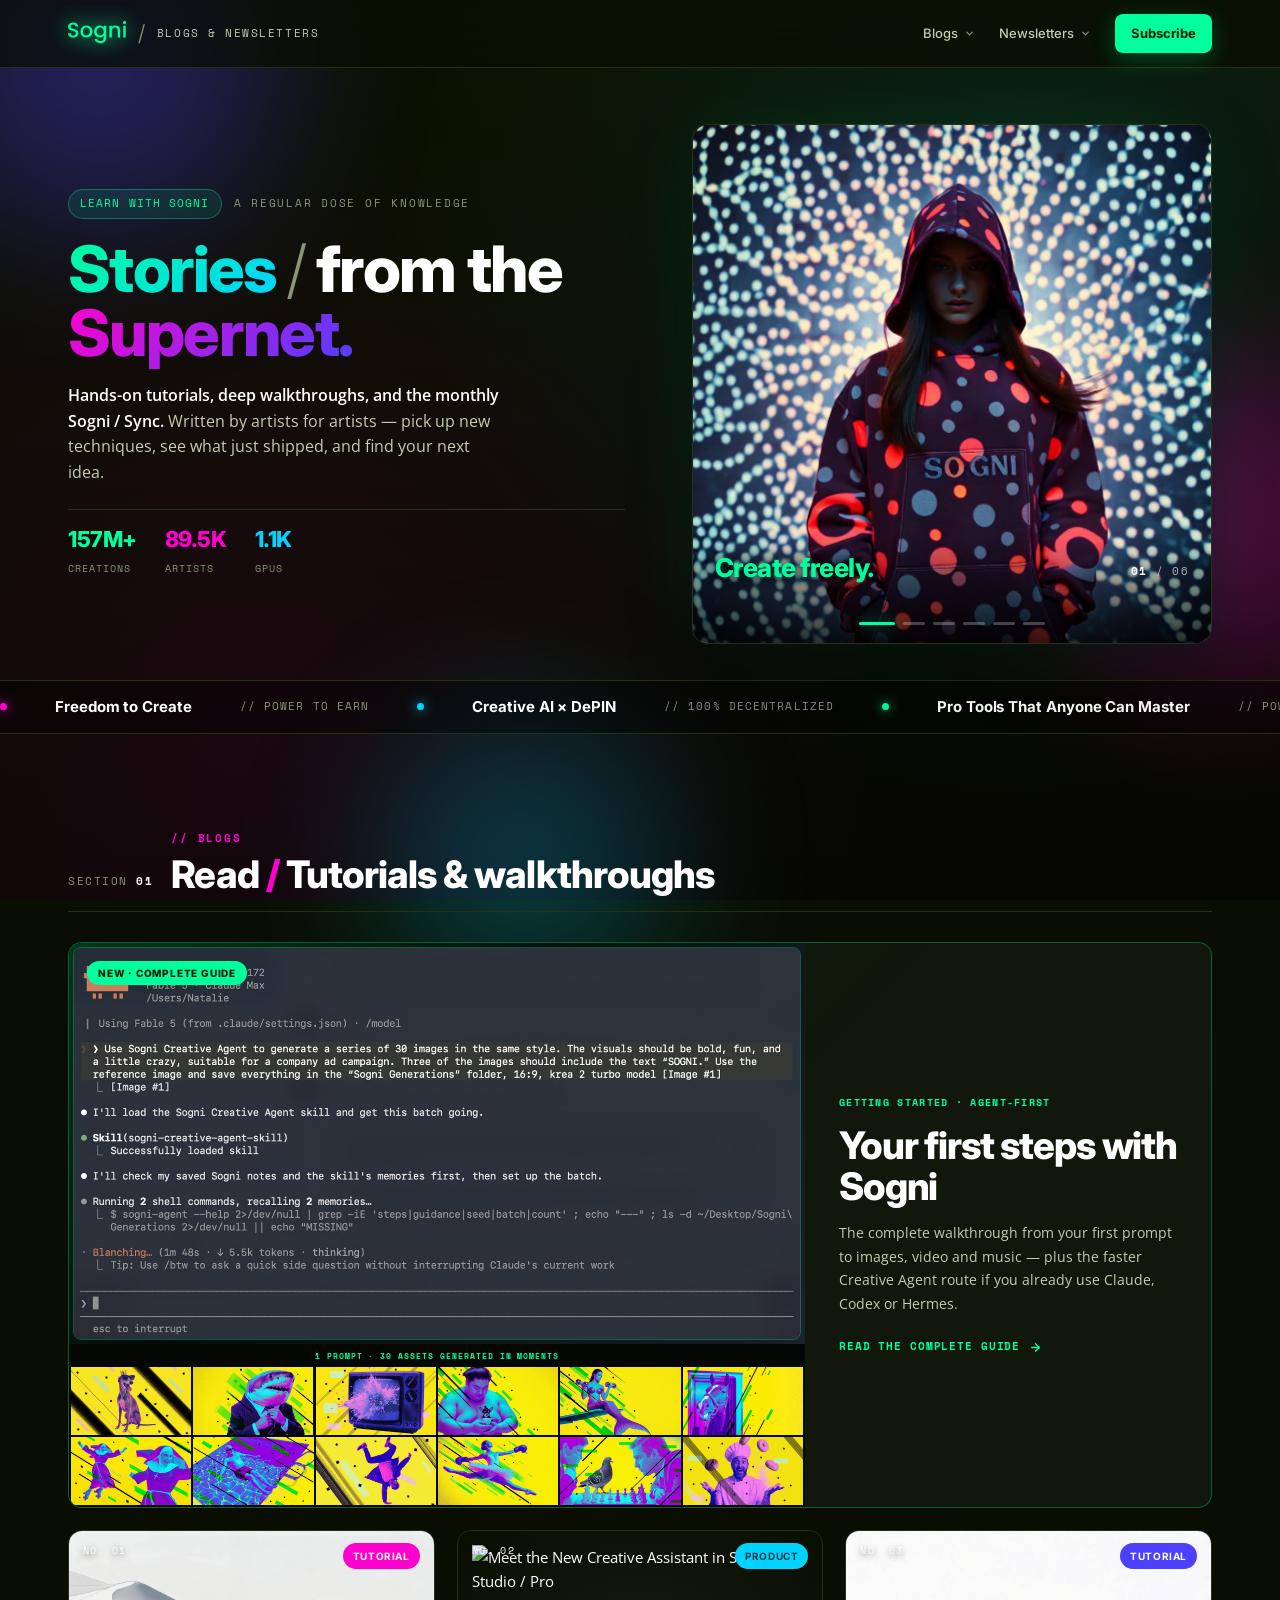
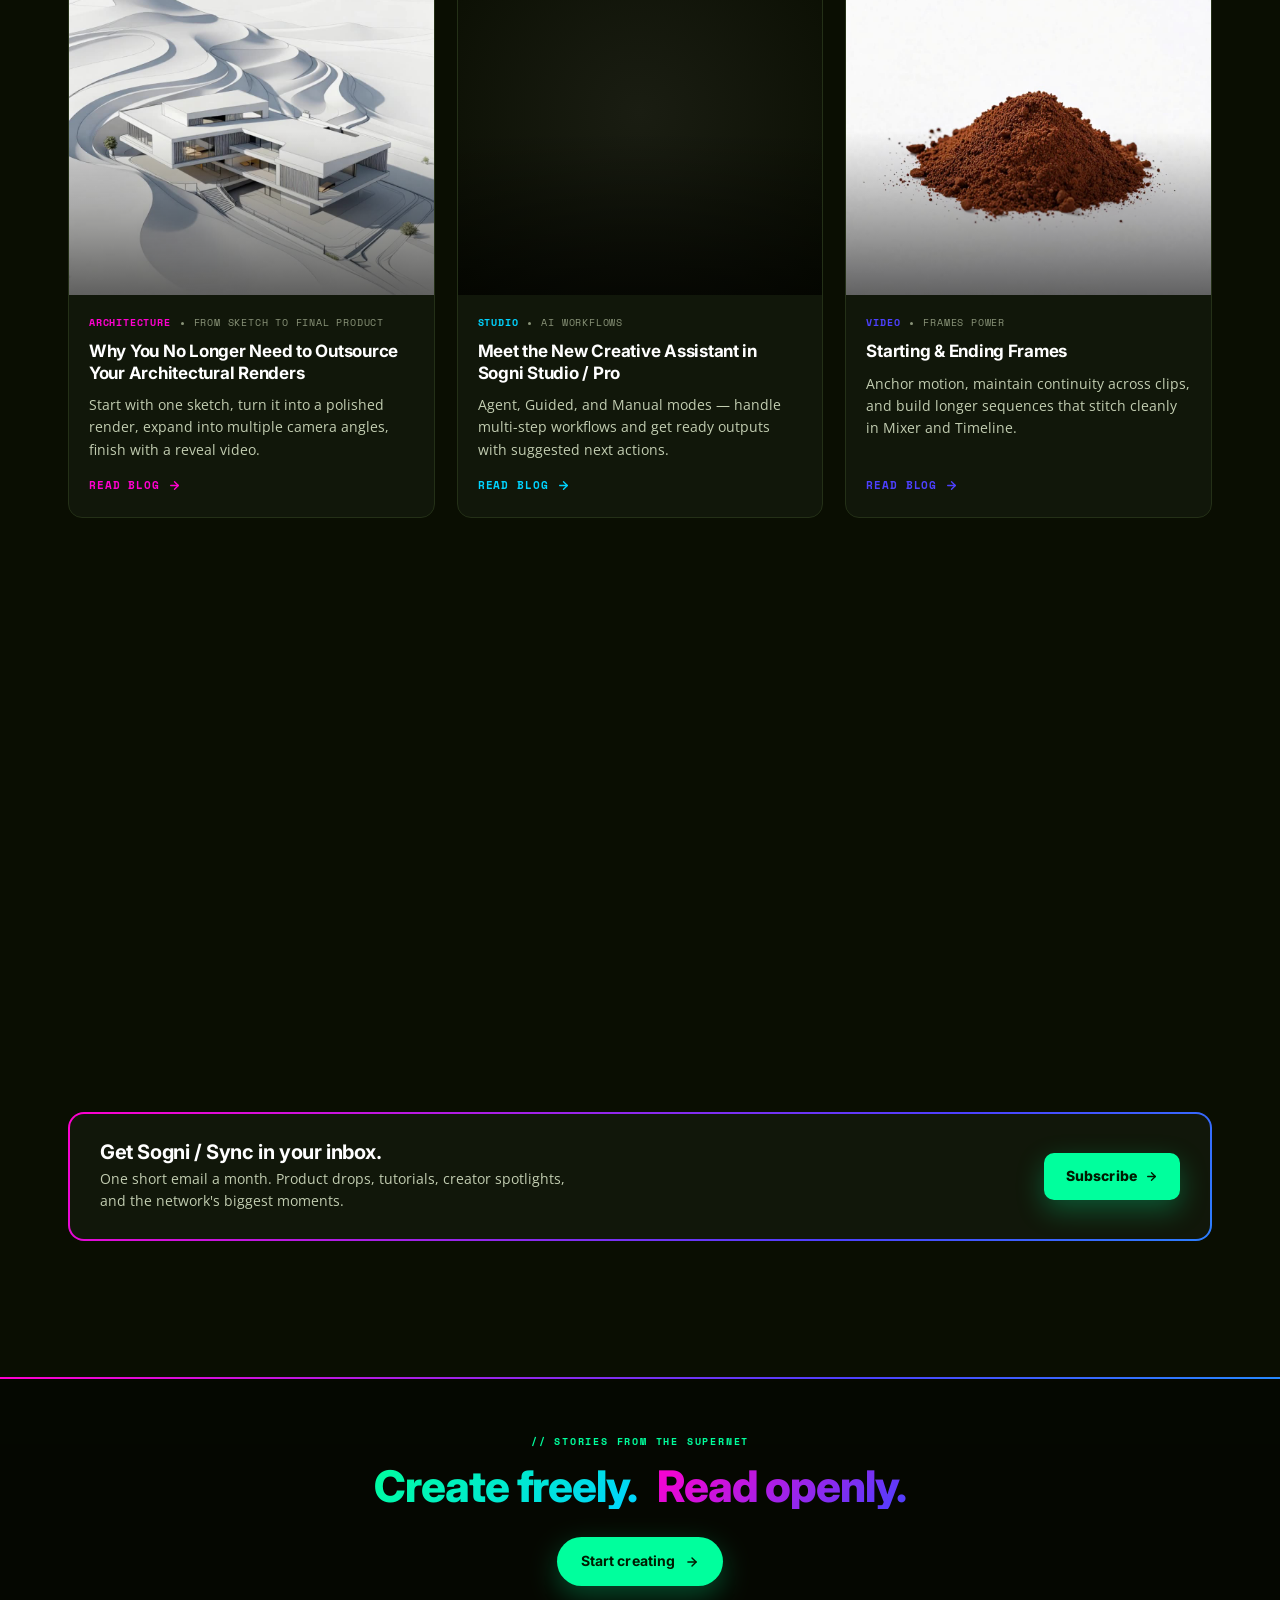
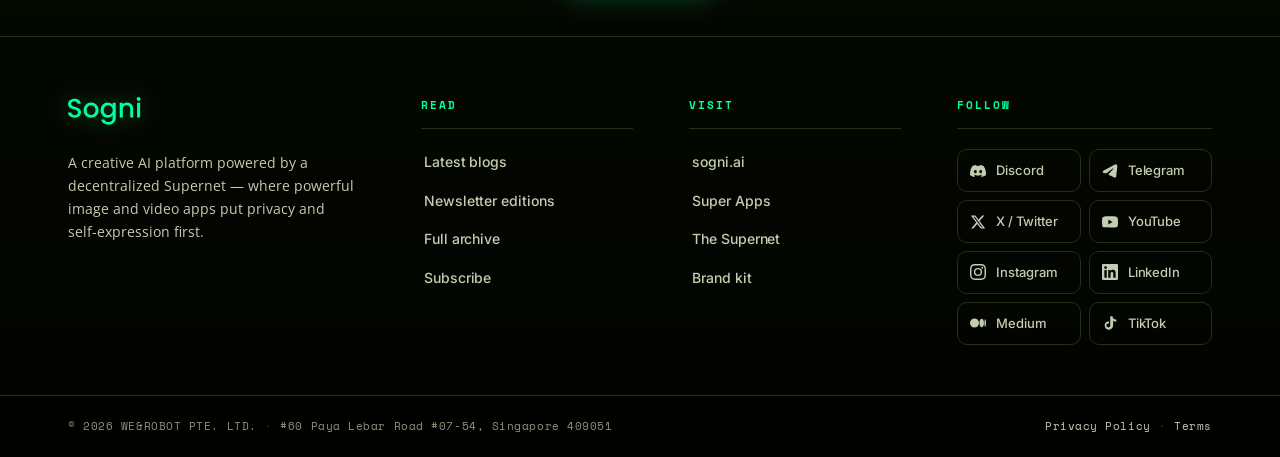
==== commit eaf739c7: "fix: lighten agent CTA and frame screenshots" ====
--- a/index.html
+++ b/index.html
@@ -653,10 +653,13 @@
   .featured-guide-shot {
     position: relative; flex: 1; min-height: 0;
     display: grid; place-items: center; overflow: hidden;
-    background: #202836;
+    padding:4px;
+    background: linear-gradient(135deg, rgba(0,255,157,.18), #0b100c 44%, #202836);
   }
   .featured-guide-shot img {
     display: block; width: 100%; height: 100%; object-fit: contain;
+    border:1px solid rgba(0,255,157,.3); border-radius:8px;
+    box-shadow: 0 14px 34px rgba(0,0,0,.32);
     transition: transform .7s cubic-bezier(.2,.7,.3,1);
   }
   .featured-guide:hover .featured-guide-shot img { transform: scale(1.015); }
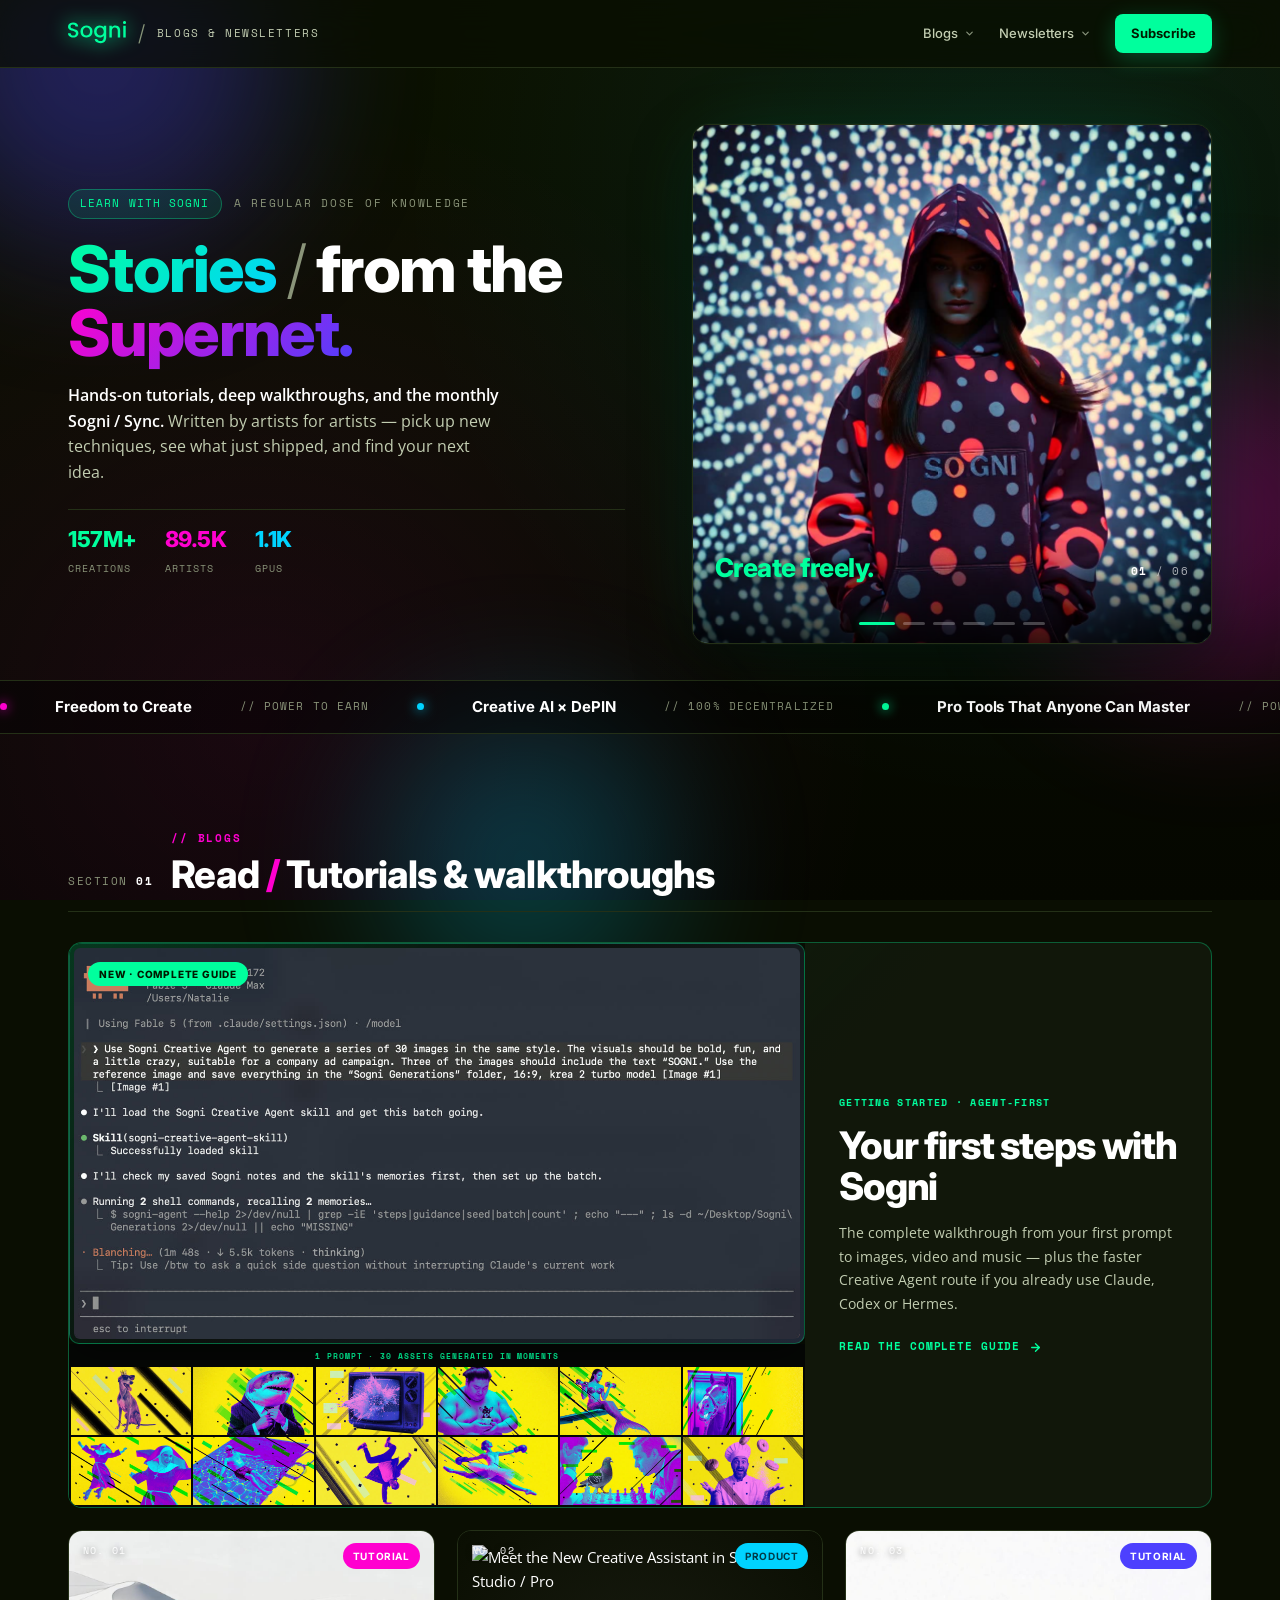
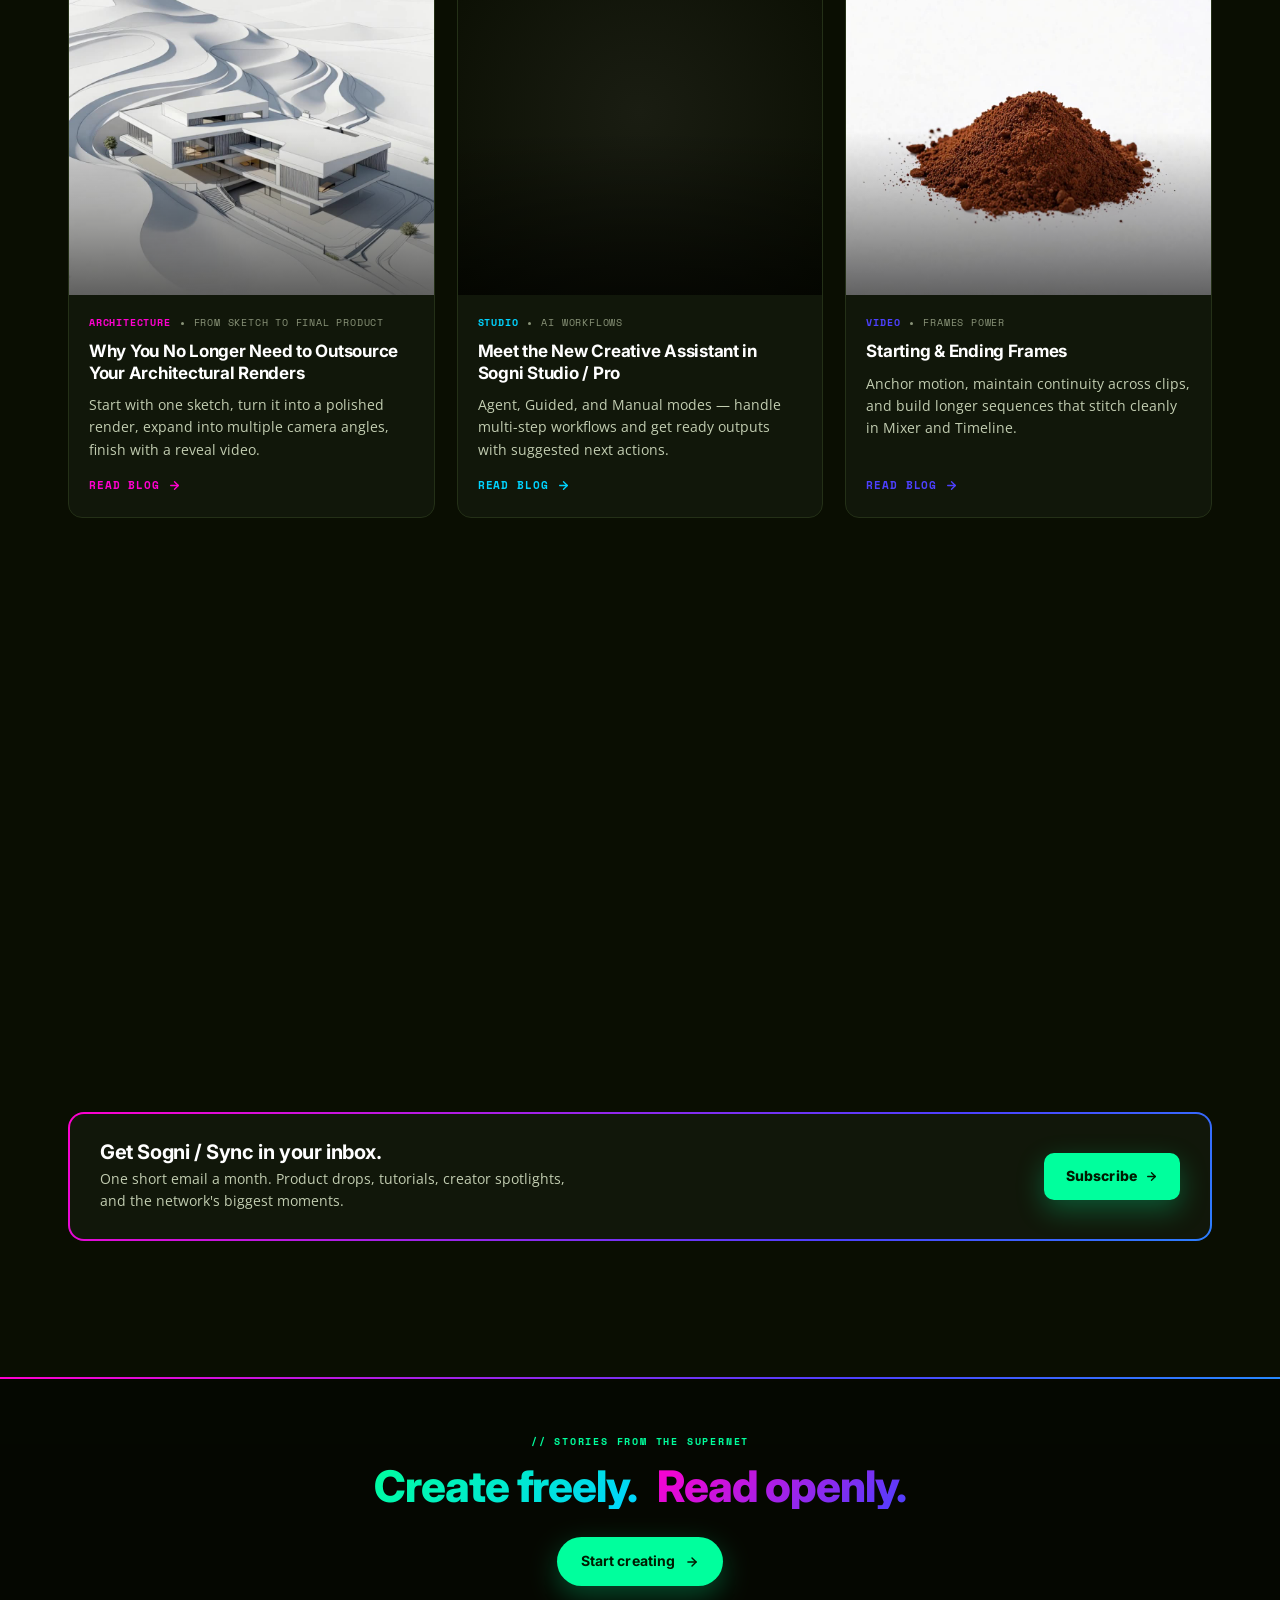
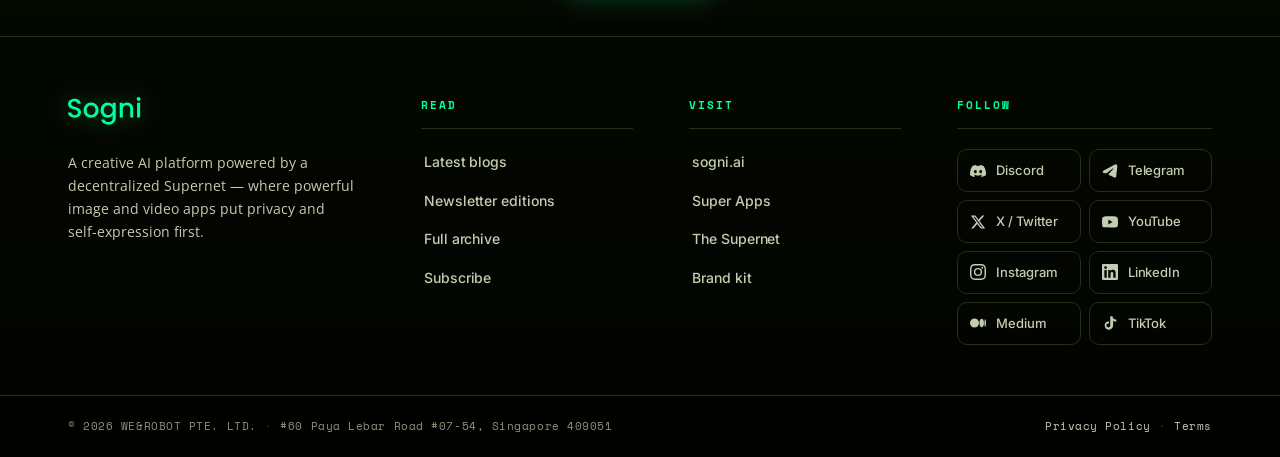
==== commit ef093a29: "fix: unify agent screenshot frame" ====
--- a/index.html
+++ b/index.html
@@ -654,12 +654,13 @@
     position: relative; flex: 1; min-height: 0;
     display: grid; place-items: center; overflow: hidden;
     padding:4px;
+    border:1px solid rgba(0,255,157,.3); border-radius:10px;
     background: linear-gradient(135deg, rgba(0,255,157,.18), #0b100c 44%, #202836);
+    box-shadow:0 14px 34px rgba(0,0,0,.32);
   }
   .featured-guide-shot img {
     display: block; width: 100%; height: 100%; object-fit: contain;
-    border:1px solid rgba(0,255,157,.3); border-radius:8px;
-    box-shadow: 0 14px 34px rgba(0,0,0,.32);
+    border:0; border-radius:6px; box-shadow:none;
     transition: transform .7s cubic-bezier(.2,.7,.3,1);
   }
   .featured-guide:hover .featured-guide-shot img { transform: scale(1.015); }
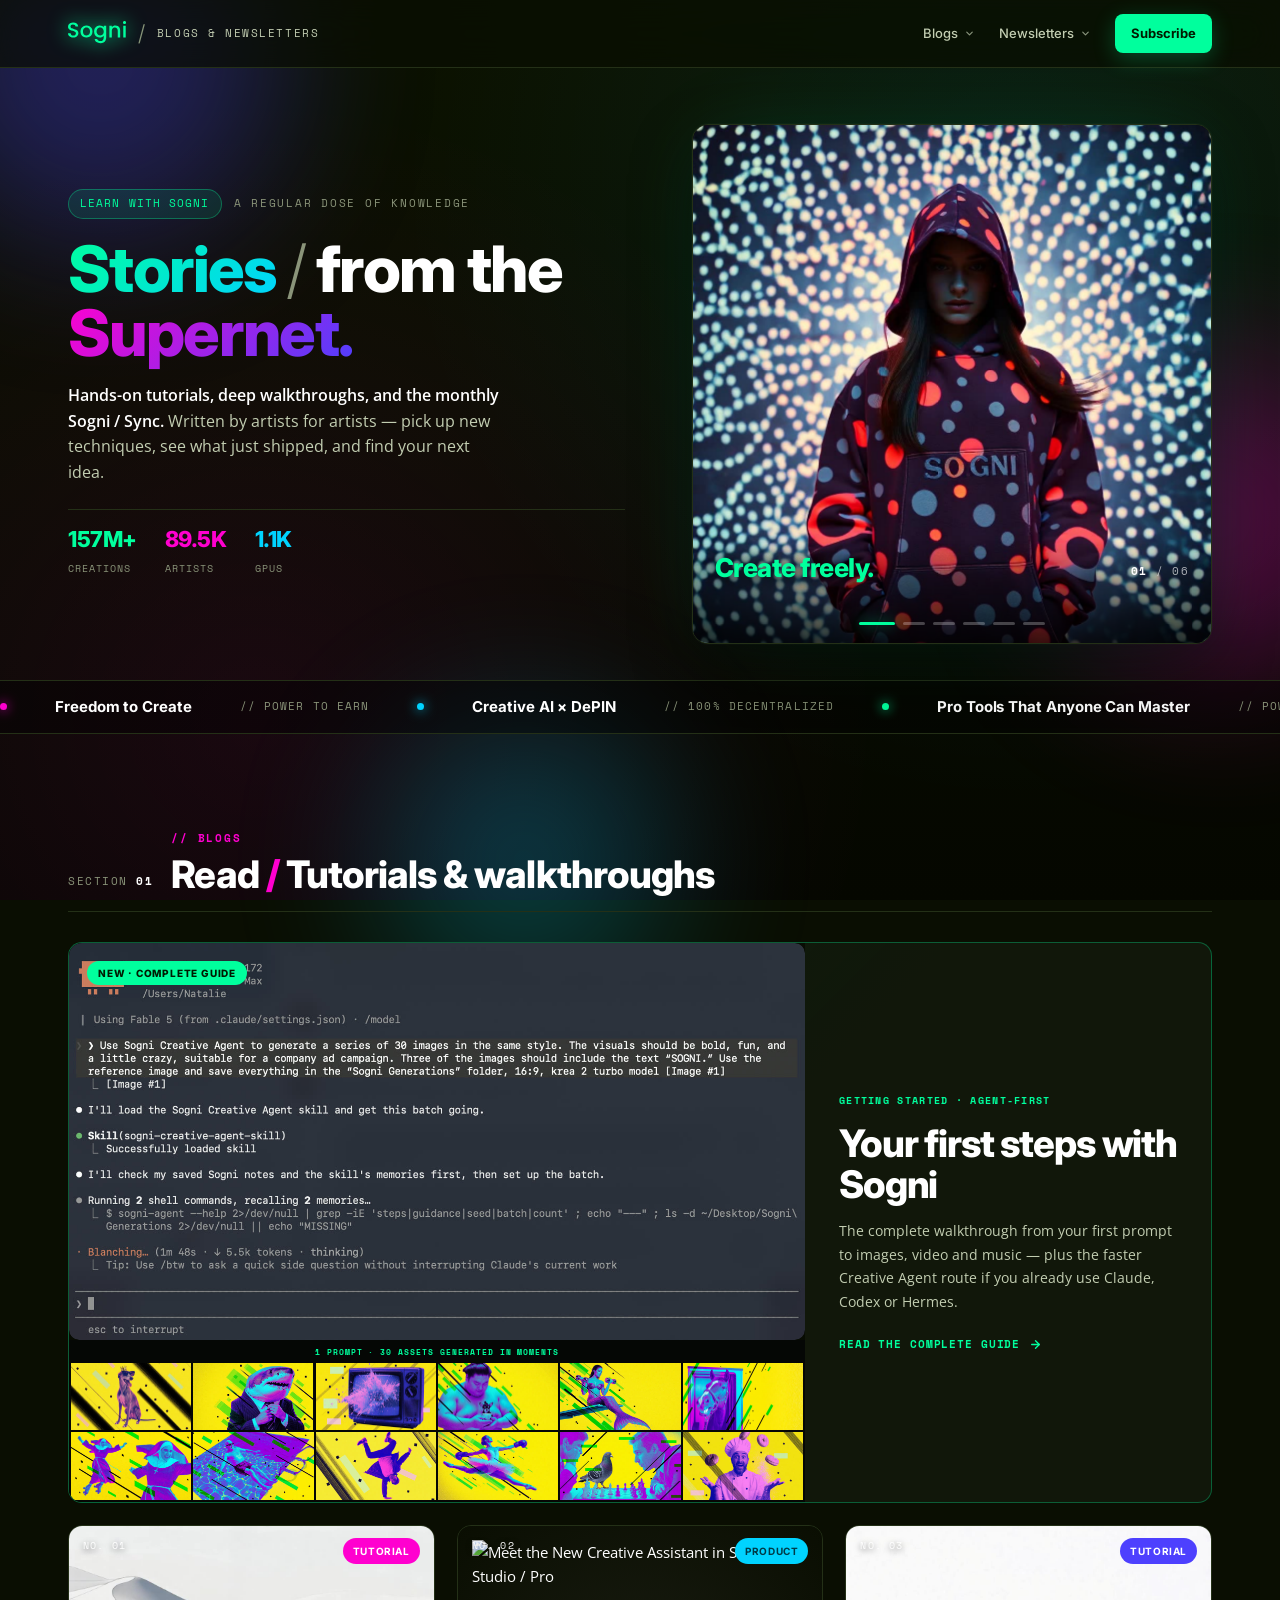
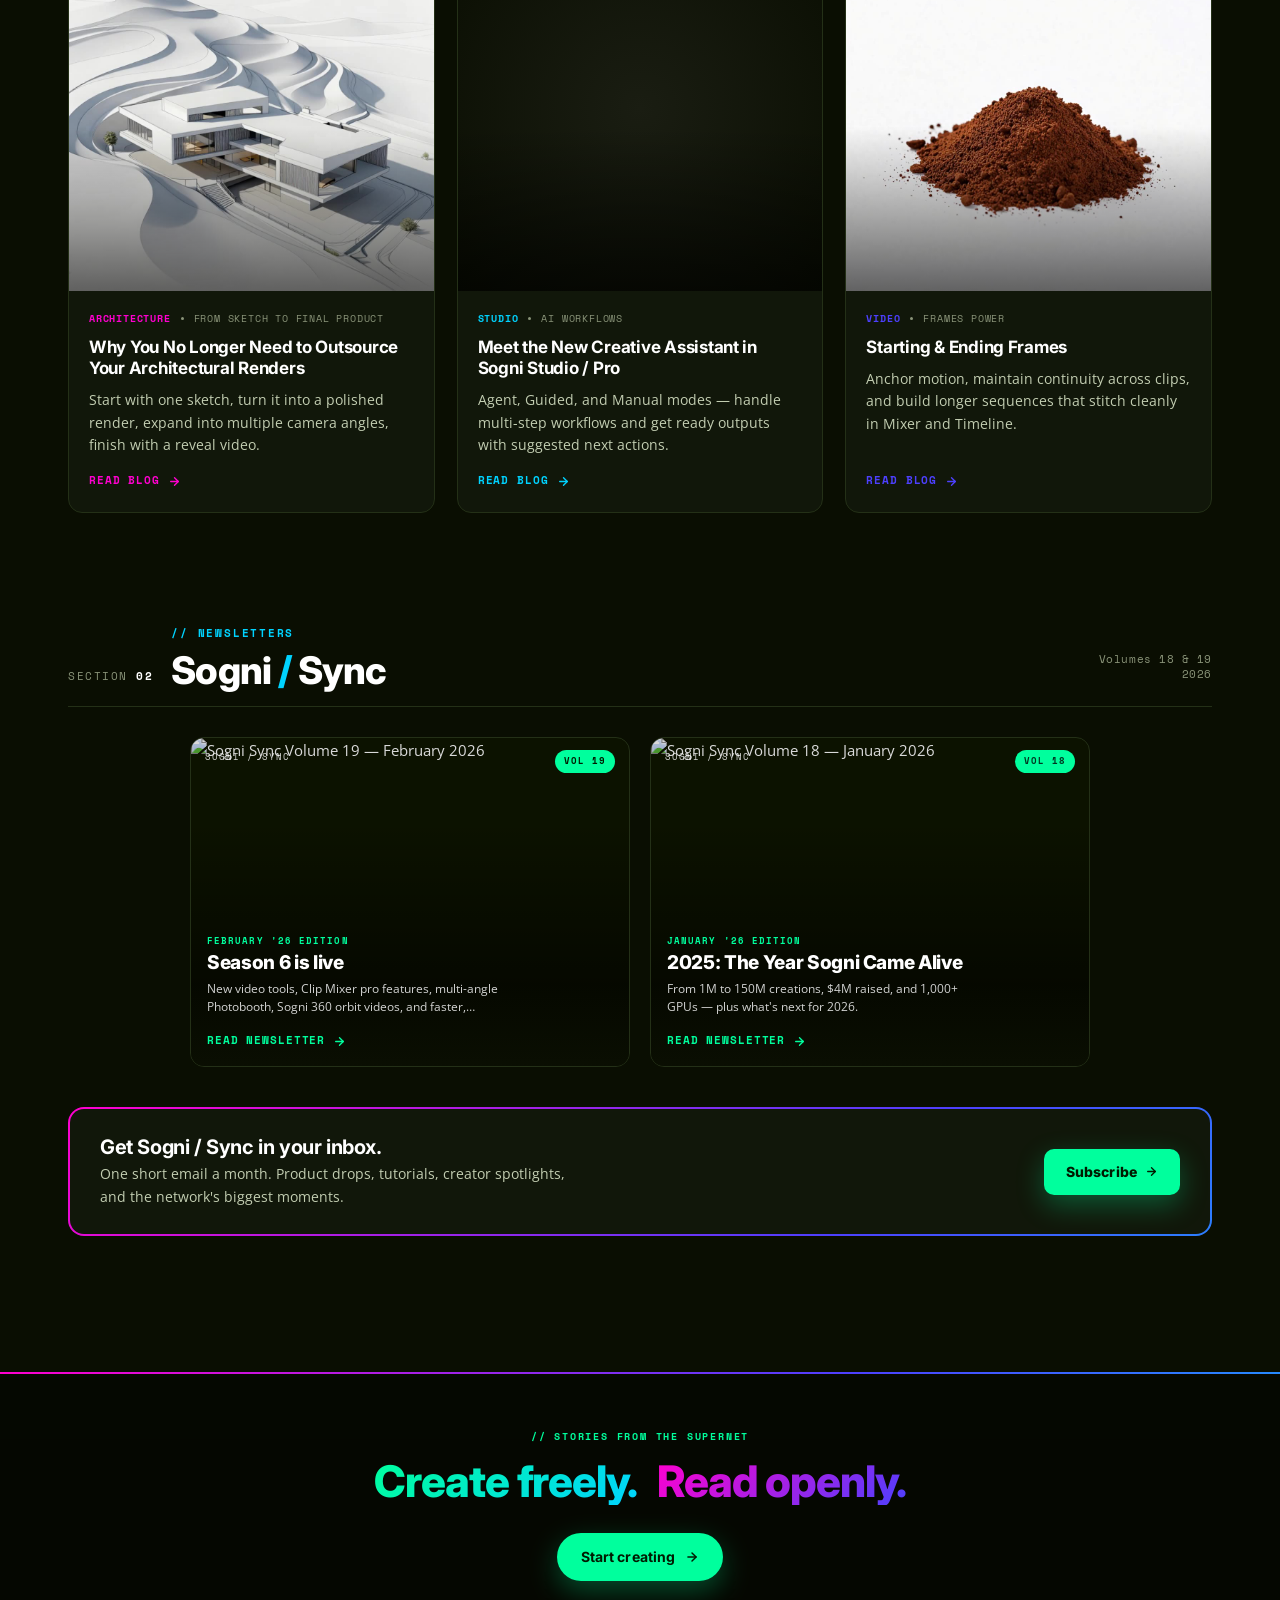
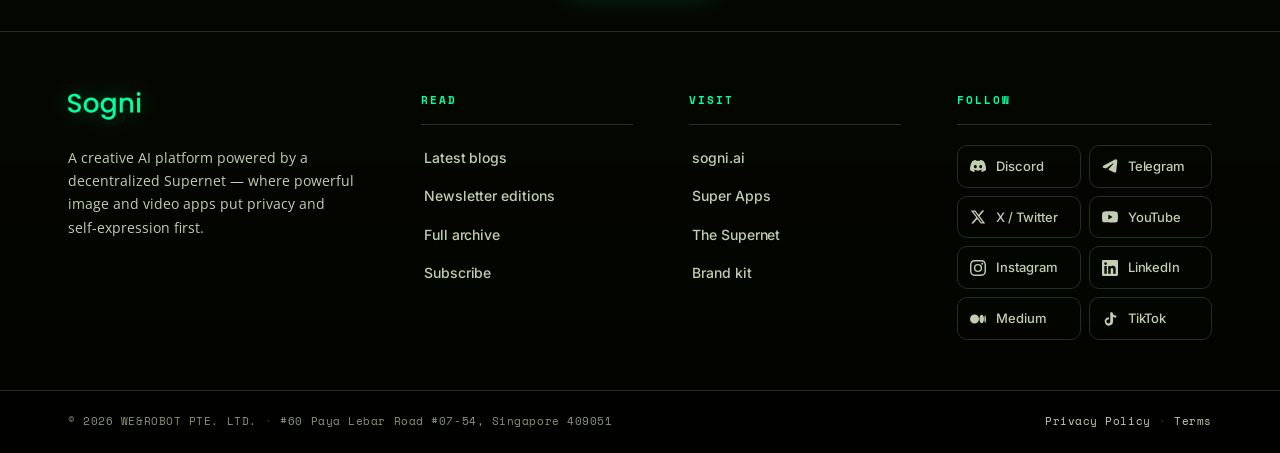
==== commit 6502dfc2: "fix: remove agent screenshot frame" ====
--- a/index.html
+++ b/index.html
@@ -653,14 +653,12 @@
   .featured-guide-shot {
     position: relative; flex: 1; min-height: 0;
     display: grid; place-items: center; overflow: hidden;
-    padding:4px;
-    border:1px solid rgba(0,255,157,.3); border-radius:10px;
-    background: linear-gradient(135deg, rgba(0,255,157,.18), #0b100c 44%, #202836);
-    box-shadow:0 14px 34px rgba(0,0,0,.32);
+    padding:0; border:0; border-radius:10px;
+    background:none; box-shadow:none;
   }
   .featured-guide-shot img {
     display: block; width: 100%; height: 100%; object-fit: contain;
-    border:0; border-radius:6px; box-shadow:none;
+    border:0; border-radius:10px; box-shadow:none;
     transition: transform .7s cubic-bezier(.2,.7,.3,1);
   }
   .featured-guide:hover .featured-guide-shot img { transform: scale(1.015); }
